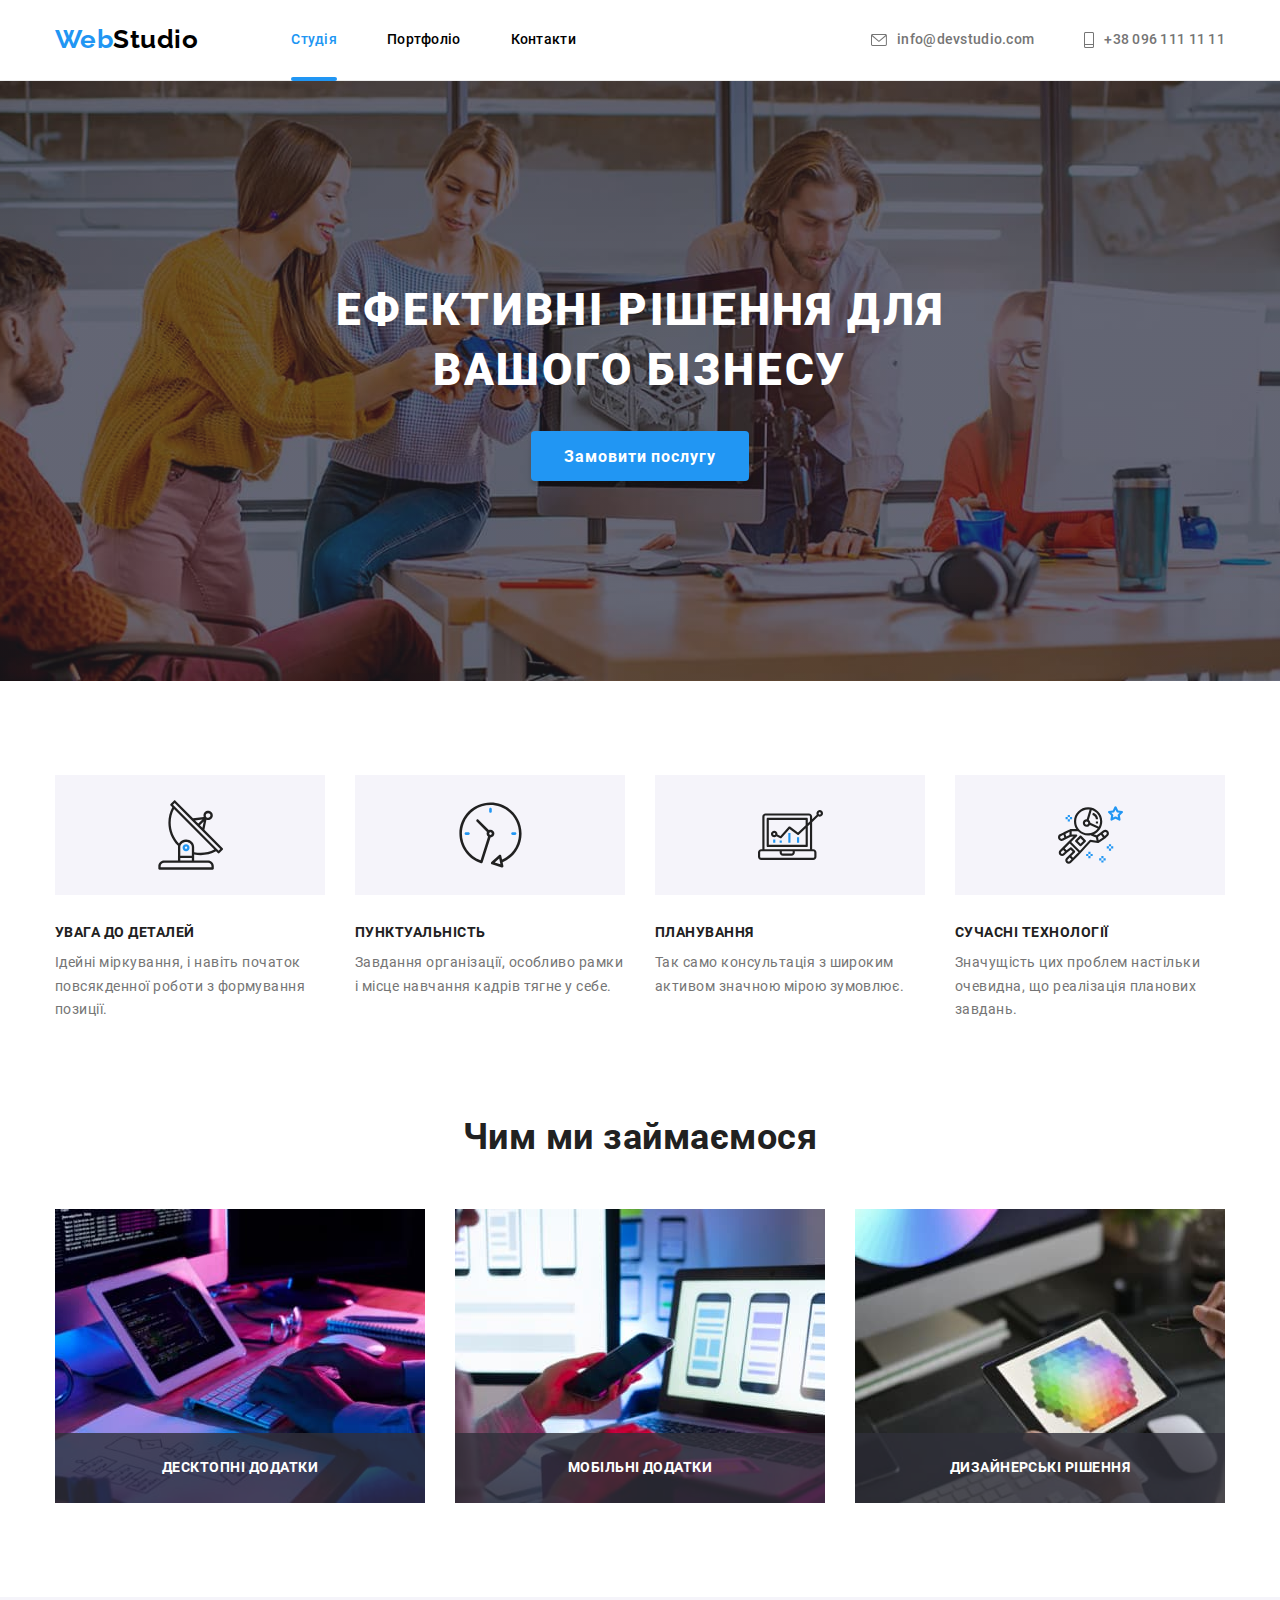
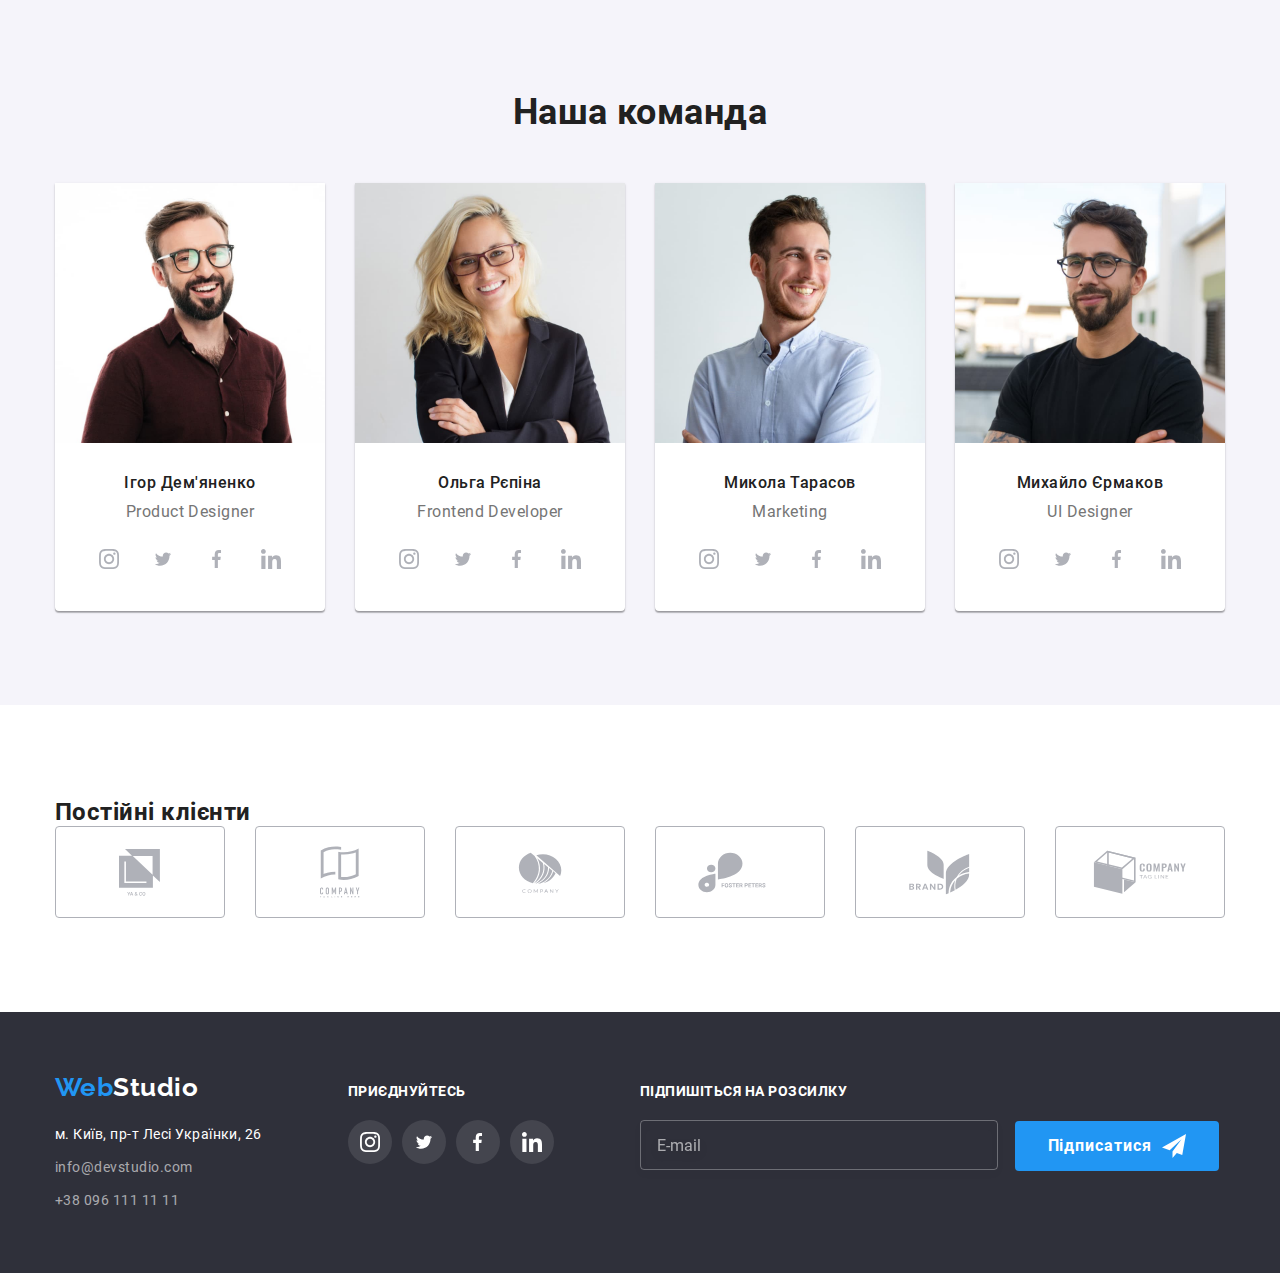
==== index.html @ 0b87cbca "initial" ====
<!DOCTYPE html>
<html lang="uk">
  <head>
    <meta charset="UTF-8" />
    <meta http-equiv="X-UA-Compatible" content="IE=edge" />
    <meta name="viewport" content="width=device-width, initial-scale=1.0" />
    <link rel="stylesheet" href="./css/main.min.css" />
    <title>Студія</title>
  </head>
  <body>
    <!-- Шапка сайту -->
    <header class="header">
      <div class="container container--df container--ai-center">
        <a class="logo header__logo link" href="./index.html">
          <span class="logo__part logo__part--accent">Web</span
          ><span class="logo__part logo__part--black">Studio</span>
        </a>

        <nav class="nav">
          <ul class="nav-list">
            <li class="nav-list__item">
              <a
                class="nav-list__link nav-list__link--current link"
                href="./index.html"
              >
                Студія
              </a>
            </li>
            <li class="nav-list__item">
              <a class="nav-list__link link" href="./portfolio.html">
                Портфоліо
              </a>
            </li>
            <li class="nav-list__item">
              <a class="nav-list__link link" href="">Контакти</a>
            </li>
          </ul>
        </nav>

        <ul class="addr-list addr-list--right">
          <li class="addr-list__item">
            <a
              class="addr-list__link addr-list__link--gray link"
              href="mailto:info@devstudio.com"
            >
              <svg class="addr-list__icon" width="16" height="12">
                <use href="images/icons.svg#icon-mail"></use>
              </svg>
              info@devstudio.com
            </a>
          </li>
          <li class="addr-list__item">
            <a
              class="addr-list__link addr-list__link--gray link"
              href="tel:+380961111111"
            >
              <svg class="addr-list__icon" width="10" height="16">
                <use href="images/icons.svg#icon-phone"></use>
              </svg>
              +38 096 111 11 11
            </a>
          </li>
        </ul>
      </div>
    </header>

    <!-- Головний вміст -->
    <main class="main">
      <!-- Герой -->
      <section class="section hero">
        <div class="container">
          <h1 class="hero__title">Ефективні рішення для вашого бізнесу</h1>
          <button
            class="btn btn--db btn--margin-inline-auto btn--hover-effect btn--shadow-persistent"
            type="button"
            data-modal-open
          >
            Замовити послугу
          </button>
        </div>
      </section>

      <!-- Ключові особливості компанії -->
      <section class="section features">
        <div class="container">
          <h2 class="visually-hidden">Ключові особливості компанії</h2>
          <ul class="features-list">
            <li class="features-list__item">
              <div class="features__icon-container">
                <svg class="features__icon" width="65" height="70">
                  <use href="./images/icons.svg#icon-features-1"></use>
                </svg>
              </div>
              <h3 class="features__title">Увага до деталей</h3>
              <p class="features__text">
                Ідейні міркування, і навіть початок повсякденної роботи з
                формування позиції.
              </p>
            </li>

            <li class="features-list__item">
              <div class="features__icon-container">
                <svg class="features-list__icon" width="65" height="70">
                  <use href="./images/icons.svg#icon-features-2"></use>
                </svg>
              </div>
              <h3 class="features__title">Пунктуальність</h3>
              <p class="features__text">
                Завдання організації, особливо рамки і місце навчання кадрів
                тягне у себе.
              </p>
            </li>

            <li class="features-list__item">
              <div class="features__icon-container">
                <svg class="features-list__icon" width="65" height="70">
                  <use href="./images/icons.svg#icon-features-3"></use>
                </svg>
              </div>
              <h3 class="features__title">Планування</h3>
              <p class="features__text">
                Так само консультація з широким активом значною мірою зумовлює.
              </p>
            </li>

            <li class="features-list__item">
              <div class="features__icon-container">
                <svg class="features-list__icon" width="65" height="70">
                  <use href="./images/icons.svg#icon-features-4"></use>
                </svg>
              </div>
              <h3 class="features__title">Сучасні технології</h3>
              <p class="features__text">
                Значущість цих проблем настільки очевидна, що реалізація
                планових завдань.
              </p>
            </li>
          </ul>
        </div>
      </section>

      <!-- Чим ми займаємося -->
      <section class="section ourworks">
        <div class="container">
          <h2 class="section__title">Чим ми займаємося</h2>
          <ul class="ourworks__list">
            <li class="ourworks-list__item">
              <div class="ourworks__wrap">
                <img
                  class="ourworks__img"
                  src="./images/index/computer1.jpg"
                  alt="Планшетний ПК з бездротовою клавіатурою, на якому друкують текст"
                  width="370"
                  height="294"
                />
                <p class="ourworks__text">Десктопні додатки</p>
              </div>
            </li>

            <li class="ourworks-list__item">
              <div class="ourworks__wrap">
                <img
                  class="ourworks__img"
                  src="./images/index/computer2.jpg"
                  alt="Смартфон та ноутбук, на яких моделюють інтерфейс користувача"
                  width="370"
                  height="294"
                />
                <p class="ourworks__text">Мобільні додатки</p>
              </div>
            </li>

            <li class="ourworks-list__item">
              <div class="ourworks__wrap">
                <img
                  class="ourworks__img"
                  src="./images/index/computer3.jpg"
                  alt="Планшетний ПК, на якому відкрито вікно вибору палітри кольорів"
                  width="370"
                  height="294"
                />
                <p class="ourworks__text">Дизайнерські рішення</p>
              </div>
            </li>
          </ul>
        </div>
      </section>

      <!-- Наша команда -->
      <section class="section team">
        <div class="container">
          <h2 class="section__title">Наша команда</h2>
          <ul class="team-list">
            <li class="team-item">
              <img
                src="./images/index/person1.jpg"
                alt="Портрет Ігора Дем'яненка"
                width="270"
                height="260"
              />
              <div class="team-content">
                <h3 class="team-item-title">Ігор Дем'яненко</h3>
                <p class="team-item-text">Product Designer</p>
                <ul class="team-social-list">
                  <li class="team-social-item">
                    <a class="team-social-link link" href="">
                      <svg class="team-social-icon" width="20" height="20">
                        <use href="./images/icons.svg#icon-instagram"></use>
                      </svg>
                    </a>
                  </li>
                  <li class="team-social-item">
                    <a class="team-social-link link" href="">
                      <svg class="team-social-icon" width="20" height="16.25">
                        <use href="./images/icons.svg#icon-twitter"></use>
                      </svg>
                    </a>
                  </li>
                  <li class="team-social-item">
                    <a class="team-social-link link" href="">
                      <svg class="team-social-icon" width="10" height="20">
                        <use href="./images/icons.svg#icon-facebook"></use>
                      </svg>
                    </a>
                  </li>
                  <li class="team-social-item">
                    <a class="team-social-link link" href="">
                      <svg class="team-social-icon" width="20" height="20">
                        <use href="./images/icons.svg#icon-linkedin"></use>
                      </svg>
                    </a>
                  </li>
                </ul>
              </div>
            </li>

            <li class="team-item">
              <img
                src="./images/index/person2.jpg"
                alt="Портрет Ольги Рєпіної"
                width="270"
                height="260"
              />
              <div class="team-content">
                <h3 class="team-item-title">Ольга Рєпіна</h3>
                <p class="team-item-text">Frontend Developer</p>
                <ul class="team-social-list">
                  <li class="team-social-item">
                    <a class="team-social-link link" href="">
                      <svg class="team-social-icon" width="20" height="20">
                        <use href="./images/icons.svg#icon-instagram"></use>
                      </svg>
                    </a>
                  </li>
                  <li class="team-social-item">
                    <a class="team-social-link link" href="">
                      <svg class="team-social-icon" width="20" height="16.25">
                        <use href="./images/icons.svg#icon-twitter"></use>
                      </svg>
                    </a>
                  </li>
                  <li class="team-social-item">
                    <a class="team-social-link link" href="">
                      <svg class="team-social-icon" width="10" height="20">
                        <use href="./images/icons.svg#icon-facebook"></use>
                      </svg>
                    </a>
                  </li>
                  <li class="team-social-item">
                    <a class="team-social-link link" href="">
                      <svg class="team-social-icon" width="20" height="20">
                        <use href="./images/icons.svg#icon-linkedin"></use>
                      </svg>
                    </a>
                  </li>
                </ul>
              </div>
            </li>

            <li class="team-item">
              <img
                src="./images/index/person3.jpg"
                alt="Портрет Миколи Тарасова"
                width="270"
                height="260"
              />
              <div class="team-content">
                <h3 class="team-item-title">Микола Тарасов</h3>
                <p class="team-item-text">Marketing</p>
                <ul class="team-social-list">
                  <li class="team-social-item">
                    <a class="team-social-link link" href="">
                      <svg class="team-social-icon" width="20" height="20">
                        <use href="./images/icons.svg#icon-instagram"></use>
                      </svg>
                    </a>
                  </li>
                  <li class="team-social-item">
                    <a class="team-social-link link" href="">
                      <svg class="team-social-icon" width="20" height="16.25">
                        <use href="./images/icons.svg#icon-twitter"></use>
                      </svg>
                    </a>
                  </li>
                  <li class="team-social-item">
                    <a class="team-social-link link" href="">
                      <svg class="team-social-icon" width="10" height="20">
                        <use href="./images/icons.svg#icon-facebook"></use>
                      </svg>
                    </a>
                  </li>
                  <li class="team-social-item">
                    <a class="team-social-link link" href="">
                      <svg class="team-social-icon" width="20" height="20">
                        <use href="./images/icons.svg#icon-linkedin"></use>
                      </svg>
                    </a>
                  </li>
                </ul>
              </div>
            </li>

            <li class="team-item">
              <img
                src="./images/index/person4.jpg"
                alt="Портрет Михайла Єрмакова"
                width="270"
                height="260"
              />
              <div class="team-content">
                <h3 class="team-item-title">Михайло Єрмаков</h3>
                <p class="team-item-text">UI Designer</p>
                <ul class="team-social-list">
                  <li class="team-social-item">
                    <a class="team-social-link link" href="">
                      <svg class="team-social-icon" width="20" height="20">
                        <use href="./images/icons.svg#icon-instagram"></use>
                      </svg>
                    </a>
                  </li>
                  <li class="team-social-item">
                    <a class="team-social-link link" href="">
                      <svg class="team-social-icon" width="20" height="16.25">
                        <use href="./images/icons.svg#icon-twitter"></use>
                      </svg>
                    </a>
                  </li>
                  <li class="team-social-item">
                    <a class="team-social-link link" href="">
                      <svg class="team-social-icon" width="10" height="20">
                        <use href="./images/icons.svg#icon-facebook"></use>
                      </svg>
                    </a>
                  </li>
                  <li class="team-social-item">
                    <a class="team-social-link link" href="">
                      <svg class="team-social-icon" width="20" height="20">
                        <use href="./images/icons.svg#icon-linkedin"></use>
                      </svg>
                    </a>
                  </li>
                </ul>
              </div>
            </li>
          </ul>
        </div>
      </section>

      <!-- Our clients -->
      <section class="section clients">
        <div class="container">
          <h2 class="section-title">Постійні клієнти</h2>
          <ul class="clients-list">
            <li class="clients-item">
              <a class="clients-item-link link" href="">
                <svg class="clients-icon" width="41" height="47">
                  <use href="./images/icons.svg#icon-client-1"></use>
                </svg>
              </a>
            </li>
            <li class="clients-item">
              <a class="clients-item-link link" href="">
                <svg class="clients-icon" width="40" height="52">
                  <use href="./images/icons.svg#icon-client-2"></use>
                </svg>
              </a>
            </li>
            <li class="clients-item">
              <a class="clients-item-link link" href="">
                <svg class="clients-icon" width="44" height="41">
                  <use href="./images/icons.svg#icon-client-3"></use>
                </svg>
              </a>
            </li>
            <li class="clients-item">
              <a class="clients-item-link link" href="">
                <svg class="clients-icon" width="84" height="41">
                  <use href="./images/icons.svg#icon-client-4"></use>
                </svg>
              </a>
            </li>
            <li class="clients-item">
              <a class="clients-item-link link" href="">
                <svg class="clients-icon" width="63" height="45">
                  <use href="./images/icons.svg#icon-client-5"></use>
                </svg>
              </a>
            </li>
            <li class="clients-item">
              <a class="clients-item-link link" href="">
                <svg class="clients-icon" width="94" height="44">
                  <use href="./images/icons.svg#icon-client-6"></use>
                </svg>
              </a>
            </li>
          </ul>
        </div>
      </section>
    </main>

    <!-- Підвал -->
    <footer class="footer">
      <div class="container footer-container">
        <div class="footer-address">
          <a class="logo footer-logo text-accent link" href="./index.html">
            <span class="logo__part logo__part--accent">Web</span
            ><span class="logo__part logo__part--white">Studio</span>
          </a>

          <address class="footer-addr">
            <p class="footer-text footer-direction">
              м. Київ, пр-т Лесі Українки, 26
            </p>

            <ul class="footer-list">
              <li class="footer-item">
                <a
                  class="footer-text footer-item-link link"
                  href="mailto:info@devstudio.com"
                  >info@devstudio.com</a
                >
              </li>
              <li class="footer-item">
                <a
                  class="footer-text footer-item-link link"
                  href="tel:+380961111111"
                  >+38 096 111 11 11</a
                >
              </li>
            </ul>
          </address>
        </div>

        <div class="footer-social-links">
          <h3 class="footer-social-text">Приєднуйтесь</h3>
          <ul class="footer-social-list">
            <li class="footer-social-item">
              <a class="footer-social-link" href="">
                <svg class="footer-social-icon" width="20" height="20">
                  <use href="./images/icons.svg#icon-instagram"></use>
                </svg>
              </a>
            </li>
            <li class="footer-social-item">
              <a class="footer-social-link" href="">
                <svg class="footer-social-icon" width="20" height="16.25">
                  <use href="./images/icons.svg#icon-twitter"></use>
                </svg>
              </a>
            </li>
            <li class="footer-social-item">
              <a class="footer-social-link" href="">
                <svg class="footer-social-icon" width="10" height="20">
                  <use href="./images/icons.svg#icon-facebook"></use>
                </svg>
              </a>
            </li>
            <li class="footer-social-item">
              <a class="footer-social-link" href="">
                <svg class="footer-social-icon" width="20" height="20">
                  <use href="./images/icons.svg#icon-linkedin"></use>
                </svg>
              </a>
            </li>
          </ul>
        </div>

        <div class="footer-form-subscription">
          <form class="footer-form">
            <label class="footer-form-label">
              <span class="footer-form-text">Підпишіться на розсилку</span>
              <input
                class="footer-form-input"
                type="email"
                name="email-subscribe"
                placeholder="E-mail"
                required
              />
            </label>
            <button
              class="btn btn--dif btn--flex-center btn--gap10 btn--shadow-on-hover"
              type="submit"
            >
              <span class="form-submit-text">Підписатися</span>
              <svg class="footer-form-icon" width="24" height="24">
                <use href="./images/icons.svg#icon-form-submit"></use>
              </svg>
            </button>
          </form>
        </div>
      </div>
    </footer>

    <!-- <div class="clients-backdrop is-hidden" data-modal> -->
    <div class="clients-backdrop is-hidden" data-modal>
      <div class="clients-modal">
        <button class="modal-btn-close" data-modal-close>
          <svg class="modal-btn-icon" width="18" height="18">
            <use href="./images/icons.svg#icon-modal-close"></use>
          </svg>
        </button>
        <p class="modal-title">Залиште свої дані, ми вам передзвонимо</p>
        <form class="modal-form">
          <div class="modal-form-wrap">
            <label class="modal-form-flex-field">
              <span class="modal-form-text">Ім'я</span>
              <span class="modal-form-field-wrap">
                <input
                  class="modal-form-input"
                  type="text"
                  name="callback-name"
                  placeholder=" "
                  required
                />
                <svg class="modal-form-icon" width="18" height="18">
                  <use href="./images/icons.svg#icon-form-person"></use>
                </svg>
              </span>
            </label>
            <label class="modal-form-flex-field">
              <span class="modal-form-text">Телефон</span>
              <span class="modal-form-field-wrap">
                <input
                  class="modal-form-input"
                  type="tel"
                  name="callback-tel"
                  placeholder=" "
                  required
                />
                <svg class="modal-form-icon" width="18" height="18">
                  <use href="./images/icons.svg#icon-form-phone"></use>
                </svg>
              </span>
            </label>
            <label class="modal-form-flex-field">
              <span class="modal-form-text">Пошта</span>
              <span class="modal-form-field-wrap">
                <input
                  class="modal-form-input"
                  type="email"
                  name="callback-email"
                  placeholder=" "
                  required
                />
                <svg class="modal-form-icon" width="18" height="18">
                  <use href="./images/icons.svg#icon-form-email"></use>
                </svg>
              </span>
            </label>
            <label class="modal-form-flex-field">
              <span class="modal-form-text">Пошта</span>
              <span class="modal-form-field-wrap">
                <textarea
                  class="modal-form-textarea"
                  name="callback-comment"
                  placeholder="Введіть текст"
                ></textarea>
              </span>
            </label>
          </div>
          <label class="modal-form-field">
            <input
              class="modal-form-checkbox visually-hidden"
              type="checkbox"
              name="callback-agreement"
              required
            />
            <span class="modal-form-icon-wrap">
              <svg class="modal-form-icon-inline" width="16" height="15">
                <use href="./images/icons.svg#icon-form-check"></use>
              </svg>
            </span>
            <span class="modal-form-agreement">
              Погоджуюся з розсилкою та приймаю
              <a href="" target="_blank"> Умови договору </a>
            </span>
          </label>
          <div class="flex-center">
            <button class="btn btn--shadow-on-hover" type="submit">
              Відправити
            </button>
          </div>
        </form>
      </div>
    </div>

    <script src="./js/modal.js"></script>
  </body>
</html>
---- css/main.min.css ----
:root{--primary-color: #212121;--secondary-color: #757575;--secondary-sub-color: #ffffff99;--accent-primary-color: #2196f3;--primary-background-color: #ffffff;--secondary-background-color: #2f303a;--primary-white-color: #ffffff;--primary-black-color: #000000;--logo-text-font: "Raleway", sans-serif;--primary-gap: 30px;--primary-icon-color: #afb1b8;--default-cubic-bezier: cubic-bezier(0.4, 0, 0.2, 1)}.visually-hidden{position:absolute;width:1px;height:1px;margin:-1px;border:0;padding:0;white-space:nowrap;-webkit-clip-path:inset(100%);clip-path:inset(100%);clip:rect(0 0 0 0);overflow:hidden}.is-hidden{opacity:0;visibility:hidden;pointer-events:none}/*! modern-normalize v1.1.0 | MIT License | https://github.com/sindresorhus/modern-normalize */*,::before,::after{-webkit-box-sizing:border-box;box-sizing:border-box}html{-moz-tab-size:4;-o-tab-size:4;tab-size:4}html{line-height:1.15;-webkit-text-size-adjust:100%}body{margin:0}body{font-family:system-ui,-apple-system,"Segoe UI",Roboto,Helvetica,Arial,sans-serif,"Apple Color Emoji","Segoe UI Emoji"}hr{height:0;color:inherit}abbr[title]{-webkit-text-decoration:underline dotted;text-decoration:underline dotted}b,strong{font-weight:bolder}code,kbd,samp,pre{font-family:ui-monospace,SFMono-Regular,Consolas,"Liberation Mono",Menlo,monospace;font-size:1em}small{font-size:80%}sub,sup{font-size:75%;line-height:0;position:relative;vertical-align:baseline}sub{bottom:-0.25em}sup{top:-0.5em}table{text-indent:0;border-color:inherit}button,input,optgroup,select,textarea{font-family:inherit;font-size:100%;line-height:1.15;margin:0}button,select{text-transform:none}button,[type=button],[type=reset],[type=submit]{-webkit-appearance:button}::-moz-focus-inner{border-style:none;padding:0}:-moz-focusring{outline:1px dotted ButtonText}:-moz-ui-invalid{box-shadow:none}legend{padding:0}progress{vertical-align:baseline}::-webkit-inner-spin-button,::-webkit-outer-spin-button{height:auto}[type=search]{-webkit-appearance:textfield;outline-offset:-2px}::-webkit-search-decoration{-webkit-appearance:none}::-webkit-file-upload-button{-webkit-appearance:button;font:inherit}summary{display:list-item}h1,h2,h3,h4,h5,h6,p{margin:0;padding:0}ul{margin:0;padding:0;list-style:none}textarea{resize:none}.link{text-decoration:none}body{font-family:"Roboto",sans-serif;letter-spacing:.03em;color:var(--primary-color)}@font-face{font-family:"Raleway";font-style:normal;font-weight:700;src:local(""),url("../fonts/raleway-v28-latin-700.woff2") format("woff2"),url("../fonts/raleway-v28-latin-700.woff") format("woff")}@font-face{font-family:"Roboto";font-style:normal;font-weight:400;src:local(""),url("../fonts/roboto-v30-latin_cyrillic-ext_cyrillic-regular.woff2") format("woff2"),url("../fonts/roboto-v30-latin_cyrillic-ext_cyrillic-regular.woff") format("woff")}@font-face{font-family:"Roboto";font-style:normal;font-weight:500;src:local(""),url("../fonts/roboto-v30-latin_cyrillic-ext_cyrillic-500.woff2") format("woff2"),url("../fonts/roboto-v30-latin_cyrillic-ext_cyrillic-500.woff") format("woff")}@font-face{font-family:"Roboto";font-style:normal;font-weight:700;src:local(""),url("../fonts/roboto-v30-latin_cyrillic-ext_cyrillic-700.woff2") format("woff2"),url("../fonts/roboto-v30-latin_cyrillic-ext_cyrillic-700.woff") format("woff")}@font-face{font-family:"Roboto";font-style:normal;font-weight:900;src:local(""),url("../fonts/roboto-v30-latin_cyrillic-ext_cyrillic-900.woff2") format("woff2"),url("../fonts/roboto-v30-latin_cyrillic-ext_cyrillic-900.woff") format("woff")}.flex-center{display:-webkit-box;display:-ms-flexbox;display:flex;-webkit-box-pack:center;-ms-flex-pack:center;justify-content:center}.btn,.btn--small-alt,.btn--hover-effect{min-width:200px;height:50px;padding-inline:32px;padding-block:10px;font-family:inherit;font-weight:700;font-size:16px;line-height:1.88;text-align:center;letter-spacing:.06em;-webkit-transition:background-color 250ms var(--default-cubic-bezier),color 250ms var(--default-cubic-bezier);-o-transition:background-color 250ms var(--default-cubic-bezier),color 250ms var(--default-cubic-bezier);transition:background-color 250ms var(--default-cubic-bezier),color 250ms var(--default-cubic-bezier);color:var(--primary-white-color);background-color:var(--accent-primary-color);border:1px solid rgba(0,0,0,0);border-radius:4px;cursor:pointer}.btn--db{display:block}.btn--df{display:-webkit-box;display:-ms-flexbox;display:flex}.btn--dif{display:-webkit-inline-box;display:-ms-inline-flexbox;display:inline-flex}.btn--flex-center{-webkit-box-pack:center;-ms-flex-pack:center;justify-content:center;-webkit-box-align:center;-ms-flex-align:center;align-items:center}.btn--gap10{gap:10px}.btn--margin-inline-auto{margin-left:auto;margin-right:auto}.btn--hover-effect:hover,.btn--hover-effect:focus{background-color:var(--primary-white-color);color:var(--accent-primary-color)}.btn--shadow-persistent{-webkit-box-shadow:0px 4px 4px rgba(0,0,0,.15);box-shadow:0px 4px 4px rgba(0,0,0,.15)}.btn--shadow-on-hover{-webkit-transition:background-color 250ms var(--default-cubic-bezier),color 250ms var(--default-cubic-bezier),-webkit-box-shadow 250ms var(--default-cubic-bezier);transition:background-color 250ms var(--default-cubic-bezier),color 250ms var(--default-cubic-bezier),-webkit-box-shadow 250ms var(--default-cubic-bezier);-o-transition:background-color 250ms var(--default-cubic-bezier),color 250ms var(--default-cubic-bezier),box-shadow 250ms var(--default-cubic-bezier);transition:background-color 250ms var(--default-cubic-bezier),color 250ms var(--default-cubic-bezier),box-shadow 250ms var(--default-cubic-bezier);transition:background-color 250ms var(--default-cubic-bezier),color 250ms var(--default-cubic-bezier),box-shadow 250ms var(--default-cubic-bezier),-webkit-box-shadow 250ms var(--default-cubic-bezier)}.btn--shadow-on-hover:hover,.btn--shadow-on-hover:focus{-webkit-box-shadow:0px 4px 4px rgba(0,0,0,.15);box-shadow:0px 4px 4px rgba(0,0,0,.15)}.btn--small-alt{min-width:25px;height:38px;padding-inline:22px;padding-block:0px;font-weight:500;line-height:1.62;letter-spacing:normal;-webkit-transition:background-color 250ms var(--default-cubic-bezier),color 250ms var(--default-cubic-bezier),-webkit-box-shadow 250ms var(--default-cubic-bezier);transition:background-color 250ms var(--default-cubic-bezier),color 250ms var(--default-cubic-bezier),-webkit-box-shadow 250ms var(--default-cubic-bezier);-o-transition:background-color 250ms var(--default-cubic-bezier),color 250ms var(--default-cubic-bezier),box-shadow 250ms var(--default-cubic-bezier);transition:background-color 250ms var(--default-cubic-bezier),color 250ms var(--default-cubic-bezier),box-shadow 250ms var(--default-cubic-bezier);transition:background-color 250ms var(--default-cubic-bezier),color 250ms var(--default-cubic-bezier),box-shadow 250ms var(--default-cubic-bezier),-webkit-box-shadow 250ms var(--default-cubic-bezier);color:var(--primary-color);background-color:#f5f4fa}.btn--small-alt:hover,.btn--small-alt:focus{background-color:var(--accent-primary-color);color:var(--primary-white-color);-webkit-box-shadow:0px 3px 1px rgba(0,0,0,.1),0px 1px 2px rgba(0,0,0,.08),0px 2px 2px rgba(0,0,0,.12);box-shadow:0px 3px 1px rgba(0,0,0,.1),0px 1px 2px rgba(0,0,0,.08),0px 2px 2px rgba(0,0,0,.12)}.container{margin-inline:auto;padding-inline:15px;width:1200px}.container--df{display:-webkit-box;display:-ms-flexbox;display:flex}.container--ai-center{-webkit-box-align:center;-ms-flex-align:center;align-items:center}.section{padding-top:94px;padding-bottom:94px}.section__title{margin-bottom:50px;font-size:36px;line-height:1.17;text-align:center}.clients-backdrop{position:fixed;top:0;left:0;width:100%;height:100%;-webkit-transition:opacity 250ms var(--default-cubic-bezier),visibility 250ms var(--default-cubic-bezier);-o-transition:opacity 250ms var(--default-cubic-bezier),visibility 250ms var(--default-cubic-bezier);transition:opacity 250ms var(--default-cubic-bezier),visibility 250ms var(--default-cubic-bezier);background-color:rgba(0,0,0,.2)}.clients-backdrop.is-hidden{-webkit-transition:opacity 250ms var(--default-cubic-bezier),visibility 250ms var(--default-cubic-bezier);-o-transition:opacity 250ms var(--default-cubic-bezier),visibility 250ms var(--default-cubic-bezier);transition:opacity 250ms var(--default-cubic-bezier),visibility 250ms var(--default-cubic-bezier)}.clients-backdrop .clients-modal{position:absolute;top:50%;left:50%;padding:40px;width:530px;height:580px;-webkit-transform:translate(-50%, -50%);-ms-transform:translate(-50%, -50%);transform:translate(-50%, -50%);background-color:#fff;border-radius:4px}.modal-btn-close{position:absolute;top:8px;right:8px;display:-webkit-box;display:-ms-flexbox;display:flex;-webkit-box-pack:center;-ms-flex-pack:center;justify-content:center;-webkit-box-align:center;-ms-flex-align:center;align-items:center;width:30px;height:30px;background-color:var(--primary-background-color);border:1px solid rgba(0,0,0,.1);border-radius:50%;cursor:pointer}.modal-btn-close:hover .modal-btn-icon,.modal-btn-close:focus .modal-btn-icon{fill:var(--accent-primary-color)}.modal-title{margin-bottom:12px;font-weight:700;font-size:20px;line-height:1.15;text-align:center;color:var(--primary-color)}.modal-form-wrap{display:-webkit-box;display:-ms-flexbox;display:flex;-webkit-box-orient:vertical;-webkit-box-direction:normal;-ms-flex-direction:column;flex-direction:column;gap:10px;margin-bottom:20px}.modal-form-field-wrap{position:relative}.modal-form-field{display:-webkit-box;display:-ms-flexbox;display:flex;-webkit-box-pack:center;-ms-flex-pack:center;justify-content:center;-webkit-box-align:center;-ms-flex-align:center;align-items:center;gap:8px;margin-bottom:30px}.modal-form-flex-field{display:-webkit-box;display:-ms-flexbox;display:flex;-webkit-box-orient:vertical;-webkit-box-direction:normal;-ms-flex-direction:column;flex-direction:column;gap:4px}.modal-form-text{font-size:12px;line-height:1.17;letter-spacing:.01em;color:#757575}.modal-form-input{display:block;width:100%;height:40px;padding-left:42px;-webkit-transition:border-color 250ms var(--default-cubic-bezier);-o-transition:border-color 250ms var(--default-cubic-bezier);transition:border-color 250ms var(--default-cubic-bezier);border:1px solid rgba(33,33,33,.2);border-radius:4px;outline:rgba(0,0,0,0)}.modal-form-input:focus{border-color:var(--accent-primary-color)}.modal-form-input:focus+.modal-form-icon{fill:var(--accent-primary-color)}.modal-form-textarea{display:block;width:100%;height:120px;padding-inline:16px;padding-block:12px;font-size:12px;line-height:1.17;letter-spacing:.01em;-webkit-transition:border-color 250ms var(--default-cubic-bezier);-o-transition:border-color 250ms var(--default-cubic-bezier);transition:border-color 250ms var(--default-cubic-bezier);border:1px solid rgba(33,33,33,.2);border-radius:4px;outline:rgba(0,0,0,0)}.modal-form-textarea:focus{border-color:var(--accent-primary-color)}.modal-form-textarea::-webkit-input-placeholder{font-size:12px;line-height:1.17;letter-spacing:.01em;color:rgba(117,117,117,.5)}.modal-form-textarea::-moz-placeholder{font-size:12px;line-height:1.17;letter-spacing:.01em;color:rgba(117,117,117,.5)}.modal-form-textarea:-ms-input-placeholder{font-size:12px;line-height:1.17;letter-spacing:.01em;color:rgba(117,117,117,.5)}.modal-form-textarea::-ms-input-placeholder{font-size:12px;line-height:1.17;letter-spacing:.01em;color:rgba(117,117,117,.5)}.modal-form-textarea::placeholder{font-size:12px;line-height:1.17;letter-spacing:.01em;color:rgba(117,117,117,.5)}.modal-form-icon{position:absolute;top:50%;left:12px;-webkit-transform:translateY(-50%);-ms-transform:translateY(-50%);transform:translateY(-50%);-webkit-transition:fill 250ms var(--default-cubic-bezier);-o-transition:fill 250ms var(--default-cubic-bezier);transition:fill 250ms var(--default-cubic-bezier);pointer-events:none}.modal-form-icon-wrap{display:inline-block;width:16px;height:15px;-webkit-transition:background-color 250ms var(--default-cubic-bezier),border-color 250ms var(--default-cubic-bezier);-o-transition:background-color 250ms var(--default-cubic-bezier),border-color 250ms var(--default-cubic-bezier);transition:background-color 250ms var(--default-cubic-bezier),border-color 250ms var(--default-cubic-bezier);border:2px solid #000;border-radius:2px}.modal-form-icon-inline{position:relative;top:-2px;left:-2px;fill:var(--primary-white-color);background-color:rgba(0,0,0,0);outline:rgba(0,0,0,0)}.modal-form-icon-inline:focus{outline:2px solid #000}.modal-form-checkbox:checked+.modal-form-icon-wrap{background-color:var(--accent-primary-color);border-color:rgba(0,0,0,0)}.modal-form-agreement{font-size:14px;line-height:1.71;color:var(--secondary-color)}.modal-form-agreement a{color:var(--accent-primary-color)}.logo{font-family:var(--logo-text-font);font-weight:700;font-size:26px;line-height:1.2;color:var(--accent-primary-color)}.logo__part--white{color:var(--primary-white-color)}.logo__part--black{color:var(--primary-black-color)}.logo__part--accent{color:var(--accent-primary-color)}.clients-list{display:-webkit-box;display:-ms-flexbox;display:flex;-ms-flex-wrap:wrap;flex-wrap:wrap;gap:30px}.clients-item{width:calc((100% - 150px)/6)}.clients-item-link{display:-webkit-box;display:-ms-flexbox;display:flex;-webkit-box-pack:center;-ms-flex-pack:center;justify-content:center;-webkit-box-align:center;-ms-flex-align:center;align-items:center;min-width:100%;height:92px;-webkit-transition:border-color 250ms var(--default-cubic-bezier),color 250ms var(--default-cubic-bezier);-o-transition:border-color 250ms var(--default-cubic-bezier),color 250ms var(--default-cubic-bezier);transition:border-color 250ms var(--default-cubic-bezier),color 250ms var(--default-cubic-bezier);border:1px solid var(--primary-icon-color);border-radius:4px;color:var(--primary-icon-color);cursor:pointer}.clients-item-link:hover,.clients-item-link:focus{border-color:var(--accent-primary-color);color:var(--accent-primary-color)}.clients-item-link:active{border-color:var(--primary-icon-color);color:var(--primary-icon-color)}.clients-icon{fill:currentColor}.features{padding-bottom:0}.features-list{display:-webkit-box;display:-ms-flexbox;display:flex;-ms-flex-wrap:wrap;flex-wrap:wrap;gap:var(--primary-gap)}.features-list__item{width:calc((100% - var(--primary-gap)*3)/4)}.features__title{padding-bottom:10px;font-size:14px;line-height:1.14;text-transform:uppercase}.features__text{font-size:14px;line-height:1.71;color:var(--secondary-color)}.features__icon-container{display:-webkit-box;display:-ms-flexbox;display:flex;-webkit-box-pack:center;-ms-flex-pack:center;justify-content:center;-webkit-box-align:center;-ms-flex-align:center;align-items:center;min-width:100%;height:120px;margin-bottom:30px;background-color:#f5f4fa}.footer{padding-block:60px;background-color:var(--secondary-background-color)}.footer-container{display:-webkit-box;display:-ms-flexbox;display:flex}.footer-logo{display:inline-block;padding-bottom:20px}.footer-text{display:inline-block;font-style:normal;font-size:14px;line-height:1.71}.footer-direction{margin-bottom:9px;color:var(--primary-white-color)}.footer-item{margin-bottom:9px}.footer-item:last-child{margin-bottom:0}.footer-item-link{-webkit-transition:color 250ms var(--default-cubic-bezier);-o-transition:color 250ms var(--default-cubic-bezier);transition:color 250ms var(--default-cubic-bezier);color:var(--secondary-sub-color)}.footer-item-link:hover,.footer-item-link:focus{color:var(--accent-primary-color)}.footer-item-link:active{color:var(--secondary-sub-color)}.footer-address{-webkit-box-flex:1;-ms-flex-positive:1;flex-grow:1}.footer-social-links{-webkit-box-flex:1;-ms-flex-positive:1;flex-grow:1;margin-top:12px}.footer-social-text{padding-bottom:20px;font-weight:700;font-size:14px;line-height:1.14;text-transform:uppercase;color:#fff}.footer-social-list{display:-webkit-box;display:-ms-flexbox;display:flex;gap:10px}.footer-social-link{display:-webkit-box;display:-ms-flexbox;display:flex;-webkit-box-pack:center;-ms-flex-pack:center;justify-content:center;-webkit-box-align:center;-ms-flex-align:center;align-items:center;width:44px;height:44px;-webkit-transition:background-color 250ms var(--default-cubic-bezier);-o-transition:background-color 250ms var(--default-cubic-bezier);transition:background-color 250ms var(--default-cubic-bezier);border-radius:50%;background-color:rgba(255,255,255,.1);color:#fff;cursor:pointer}.footer-social-link:hover,.footer-social-link:focus{background-color:var(--accent-primary-color)}.footer-social-link:active{background-color:rgba(255,255,255,.1)}.footer-social-icon{fill:currentColor}.footer-form-subscription{width:50%;margin-top:12px}.footer-form-text{display:block;padding-bottom:20px;font-weight:700;font-size:14px;line-height:1.14;text-transform:uppercase;color:var(--primary-white-color)}.footer-form-input{width:358px;height:50px;margin-right:12px;padding-left:16px;background-color:rgba(0,0,0,0);border:1px solid rgba(255,255,255,.3);border-radius:4px;-webkit-filter:drop-shadow(0px 4px 4px rgba(0, 0, 0, 0.15));filter:drop-shadow(0px 4px 4px rgba(0, 0, 0, 0.15));color:rgba(255,255,255,.6)}.footer-form-input::-webkit-input-placeholder{font-size:16px;line-height:1.25;color:rgba(255,255,255,.6)}.footer-form-input::-moz-placeholder{font-size:16px;line-height:1.25;color:rgba(255,255,255,.6)}.footer-form-input:-ms-input-placeholder{font-size:16px;line-height:1.25;color:rgba(255,255,255,.6)}.footer-form-input::-ms-input-placeholder{font-size:16px;line-height:1.25;color:rgba(255,255,255,.6)}.footer-form-input::placeholder{font-size:16px;line-height:1.25;color:rgba(255,255,255,.6)}.footer-form-icon{fill:currentColor}.header{-webkit-box-sizing:inherit;box-sizing:inherit;border-bottom:1px solid #ececec}.header__logo{margin-right:93px}.nav-list,.addr-list{display:-webkit-box;display:-ms-flexbox;display:flex;gap:50px}.nav-list__item{position:relative}.nav-list__link,.addr-list__link{display:block;-ms-flex-item-align:center;align-self:center;padding-top:32px;padding-bottom:32px;font-weight:500;font-size:14px;line-height:1.14;letter-spacing:.02em;-webkit-transition:color 250ms var(--default-cubic-bezier);-o-transition:color 250ms var(--default-cubic-bezier);transition:color 250ms var(--default-cubic-bezier);color:var(--secondary-color);color:var(--primary-black-color)}.nav-list__link:hover,.addr-list__link:hover,.nav-list__link:focus,.addr-list__link:focus{color:var(--accent-primary-color)}.nav-list__link:active,.addr-list__link:active{color:var(--primary-black-color)}.nav-list__link--current{color:var(--accent-primary-color)}.nav-list__link--current::after{content:"";position:absolute;bottom:-1px;left:0;display:block;width:100%;height:4px;background:var(--accent-primary-color);border-radius:2px}.nav-list__link--gray{color:var(--secondary-color)}.addr-list--right{margin-left:auto}.addr-list__item{display:-webkit-box;display:-ms-flexbox;display:flex;gap:30px;-webkit-box-align:baseline;-ms-flex-align:baseline;align-items:baseline}.addr-list__link{display:-webkit-box;display:-ms-flexbox;display:flex;-webkit-box-align:center;-ms-flex-align:center;align-items:center;gap:10px}.addr-list__link--gray{color:var(--secondary-color)}.addr-list__icon{fill:currentColor}.hero{max-width:1600px;padding-block:200px;margin:0 auto;background-image:-webkit-gradient(linear, left top, left bottom, from(rgba(47, 48, 58, 0.4)), to(rgba(47, 48, 58, 0.4))),url("../images/index/hero-bg.jpg");background-image:-o-linear-gradient(rgba(47, 48, 58, 0.4), rgba(47, 48, 58, 0.4)),url("../images/index/hero-bg.jpg");background-image:linear-gradient(rgba(47, 48, 58, 0.4), rgba(47, 48, 58, 0.4)),url("../images/index/hero-bg.jpg");background-repeat:no-repeat;background-position:center;background-size:auto}.hero__title{margin-left:auto;margin-right:auto;margin-bottom:30px;width:696px;font-weight:900;font-size:44px;line-height:1.36;text-align:center;letter-spacing:.06em;text-transform:uppercase;color:var(--primary-white-color)}.ourworks__list{display:-webkit-box;display:-ms-flexbox;display:flex;-ms-flex-wrap:wrap;flex-wrap:wrap;gap:var(--primary-gap)}.ourworks-list__item{position:relative;width:calc((100% - var(--primary-gap)*2)/3);height:294px}.ourworks__img{display:block;width:100%;height:100%}.ourworks__text{position:absolute;bottom:0;display:block;width:100%;padding-top:27px;padding-bottom:27px;font-weight:700;font-size:14px;line-height:1.14;text-align:center;text-transform:uppercase;color:var(--primary-white-color);background-color:rgba(47,48,58,.8)}.team{background-color:#f5f4fa}.team-list{display:-webkit-box;display:-ms-flexbox;display:flex;-ms-flex-wrap:wrap;flex-wrap:wrap;gap:var(--primary-gap)}.team-item{width:calc((100% - var(--primary-gap)*3)/4);min-height:428px;background-color:#fff;-webkit-box-shadow:0px 1px 3px rgba(0,0,0,.12),0px 1px 1px rgba(0,0,0,.14),0px 2px 1px rgba(0,0,0,.2);box-shadow:0px 1px 3px rgba(0,0,0,.12),0px 1px 1px rgba(0,0,0,.14),0px 2px 1px rgba(0,0,0,.2);border-radius:0px 0px 4px 4px}.team-item img{display:block}.team-social-list{display:-webkit-box;display:-ms-flexbox;display:flex;-ms-flex-wrap:wrap;flex-wrap:wrap;-webkit-box-pack:center;-ms-flex-pack:center;justify-content:center;gap:10px;padding-inline:32px;margin-top:16px}.team-social-link{display:-webkit-box;display:-ms-flexbox;display:flex;-webkit-box-pack:center;-ms-flex-pack:center;justify-content:center;-webkit-box-align:center;-ms-flex-align:center;align-items:center;width:44px;height:44px;-webkit-transition:background-color 250ms var(--default-cubic-bezier),color 250ms var(--default-cubic-bezier);-o-transition:background-color 250ms var(--default-cubic-bezier),color 250ms var(--default-cubic-bezier);transition:background-color 250ms var(--default-cubic-bezier),color 250ms var(--default-cubic-bezier);border-radius:50%;color:var(--primary-icon-color);cursor:pointer}.team-social-link:hover,.team-social-link:focus{background-color:var(--accent-primary-color);color:#fff}.team-social-link:active{color:var(--primary-icon-color);background-color:rgba(0,0,0,0)}.team-social-icon{fill:currentColor}.team-content{display:block;padding-top:30px;padding-bottom:30px;text-align:center}.team-item-title{margin-bottom:10px;font-weight:500;font-size:16px;line-height:1.19;text-align:center}.team-item-text{font-size:16px;line-height:1.19;text-align:center;color:var(--secondary-color)}.works-filter-list{display:-webkit-box;display:-ms-flexbox;display:flex;-ms-flex-wrap:wrap;flex-wrap:wrap;-webkit-box-pack:center;-ms-flex-pack:center;justify-content:center;gap:8px;margin-bottom:50px}.works-gallery-list{display:-webkit-box;display:-ms-flexbox;display:flex;-ms-flex-wrap:wrap;flex-wrap:wrap;gap:var(--primary-gap)}.works-gallery-item{width:calc((100% - var(--primary-gap)*2)/3);height:404px;-webkit-transition:-webkit-box-shadow 250ms var(--default-cubic-bezier);transition:-webkit-box-shadow 250ms var(--default-cubic-bezier);-o-transition:box-shadow 250ms var(--default-cubic-bezier);transition:box-shadow 250ms var(--default-cubic-bezier);transition:box-shadow 250ms var(--default-cubic-bezier), -webkit-box-shadow 250ms var(--default-cubic-bezier)}.works-gallery-item:hover,.works-gallery-item:focus{-webkit-box-shadow:0px 1px 1px rgba(0,0,0,.12),0px 4px 4px rgba(0,0,0,.06),1px 4px 6px rgba(0,0,0,.16);box-shadow:0px 1px 1px rgba(0,0,0,.12),0px 4px 4px rgba(0,0,0,.06),1px 4px 6px rgba(0,0,0,.16)}.works-gallery-item:hover .works-gallery-overlay-text{-webkit-transform:translateY(0);-ms-transform:translateY(0);transform:translateY(0)}.works-gallery-item-wrap{position:relative;overflow:hidden}.works-gallery-img{display:block}.works-gallery-overlay-text{position:absolute;top:0;left:0;display:block;width:100%;height:100%;padding-block:63px;padding-inline:24px;font-size:18px;line-height:1.55;-webkit-transform:translateY(100%);-ms-transform:translateY(100%);transform:translateY(100%);-webkit-transition:-webkit-transform 250ms var(--default-cubic-bezier);transition:-webkit-transform 250ms var(--default-cubic-bezier);-o-transition:transform 250ms var(--default-cubic-bezier);transition:transform 250ms var(--default-cubic-bezier);transition:transform 250ms var(--default-cubic-bezier), -webkit-transform 250ms var(--default-cubic-bezier);background-color:rgba(33,150,243,.9);color:var(--primary-white-color);overflow:auto}.works-gallery-content{padding-block:20px;padding-inline:24px;--this-border-color: #eeeeee;border-right:1px solid var(--this-border-color);border-bottom:1px solid var(--this-border-color);border-left:1px solid var(--this-border-color)}.works-gallery-item-title{margin-bottom:4px;font-size:18px;line-height:2;letter-spacing:.06em;color:var(--primary-color)}.works-gallery-item-text{font-size:16px;line-height:1.88;color:var(--secondary-color)}/*# sourceMappingURL=main.min.css.map */
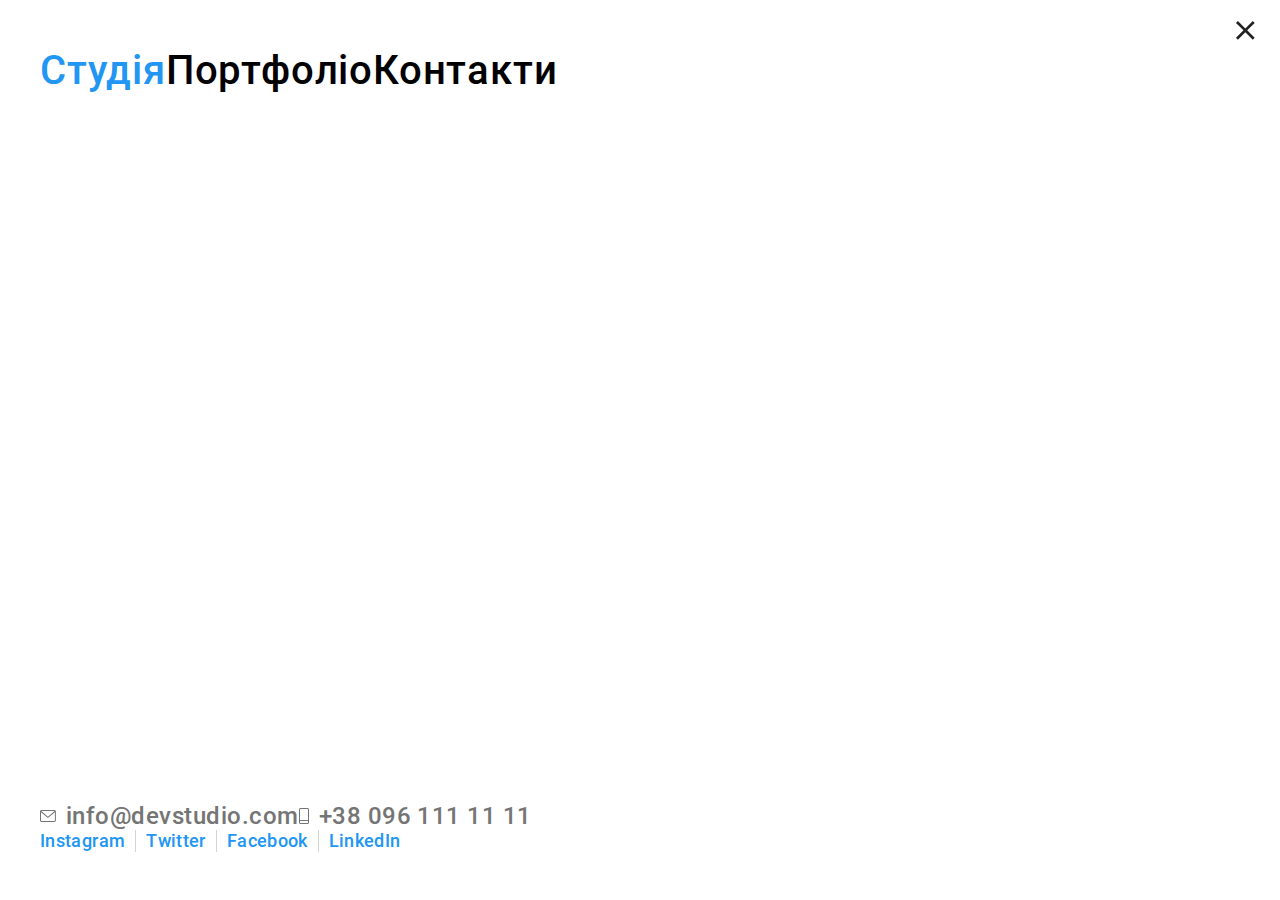
==== commit 230fa53d: "mobile menu done" ====
--- a/index.html
+++ b/index.html
@@ -10,63 +10,94 @@
   <body>
     <!-- Шапка сайту -->
     <header class="header">
-      <div class="container container--df container--ai-center">
-        <a class="logo header__logo link" href="./index.html">
-          <span class="logo__part logo__part--accent">Web</span
-          ><span class="logo__part logo__part--black">Studio</span>
-        </a>
-
-        <nav class="nav">
-          <ul class="nav-list">
-            <li class="nav-list__item">
-              <a
-                class="nav-list__link nav-list__link--current link"
-                href="./index.html"
-              >
-                Студія
-              </a>
-            </li>
-            <li class="nav-list__item">
-              <a class="nav-list__link link" href="./portfolio.html">
-                Портфоліо
-              </a>
-            </li>
-            <li class="nav-list__item">
-              <a class="nav-list__link link" href="">Контакти</a>
-            </li>
-          </ul>
-        </nav>
-
-        <ul class="addr-list addr-list--right">
-          <li class="addr-list__item">
-            <a
-              class="addr-list__link addr-list__link--gray link"
-              href="mailto:info@devstudio.com"
+      <div class="container">
+        <div class="header__content">
+          <a class="logo header__logo link" href="./index.html">
+            <span class="logo__part logo__part--accent">Web</span
+            ><span class="logo__part logo__part--black">Studio</span>
+          </a>
+
+          <button
+            class="header__btn-menu btn-menu btn-menu--center--inner"
+            type="button"
+          >
+            <svg class="btn-menu__icon" width="40" height="40">
+              <use href="./images/icons.svg#icon-menu-burger"></use>
+            </svg>
+          </button>
+
+          <div class="mobile-menu">
+            <button
+              class="mobile-menu__btn btn-menu btn-menu--center--inner"
+              type="button"
             >
-              <svg class="addr-list__icon" width="16" height="12">
-                <use href="images/icons.svg#icon-mail"></use>
+              <svg class="btn-menu__icon" width="40" height="40">
+                <use href="./images/icons.svg#icon-menu-close"></use>
               </svg>
-              info@devstudio.com
-            </a>
-          </li>
-          <li class="addr-list__item">
-            <a
-              class="addr-list__link addr-list__link--gray link"
-              href="tel:+380961111111"
-            >
-              <svg class="addr-list__icon" width="10" height="16">
-                <use href="images/icons.svg#icon-phone"></use>
-              </svg>
-              +38 096 111 11 11
-            </a>
-          </li>
-        </ul>
+            </button>
+            <div class="mobile-menu__first-part">
+              <nav class="nav">
+                <ul class="nav-list">
+                  <li class="nav-list__item">
+                    <a
+                      class="nav-list__link nav-list__link--current link"
+                      href="./index.html"
+                    >
+                      Студія
+                    </a>
+                  </li>
+                  <li class="nav-list__item">
+                    <a class="nav-list__link link" href="./portfolio.html">
+                      Портфоліо
+                    </a>
+                  </li>
+                  <li class="nav-list__item">
+                    <a class="nav-list__link link" href="">Контакти</a>
+                  </li>
+                </ul>
+              </nav>
+            </div>
+
+            <div class="mobile-menu__last-part">
+              <ul class="addr-list addr-list--right">
+                <li class="addr-list__item">
+                  <a
+                    class="addr-list__link addr-list__link--gray link"
+                    href="mailto:info@devstudio.com"
+                  >
+                    <svg class="addr-list__icon" width="16" height="12">
+                      <use href="images/icons.svg#icon-mail"></use>
+                    </svg>
+                    info@devstudio.com
+                  </a>
+                </li>
+                <li class="addr-list__item">
+                  <a
+                    class="addr-list__link addr-list__link--gray link"
+                    href="tel:+380961111111"
+                  >
+                    <svg class="addr-list__icon" width="10" height="16">
+                      <use href="images/icons.svg#icon-phone"></use>
+                    </svg>
+                    +38 096 111 11 11
+                  </a>
+                </li>
+              </ul>
+              <ul class="mobile-menu__soc-list">
+                <li class="mobile-menu__soc-item">Instagram</li>
+                <li class="mobile-menu__soc-item">Twitter</li>
+                <li class="mobile-menu__soc-item">Facebook</li>
+                <li class="mobile-menu__soc-item">LinkedIn</li>
+              </ul>
+            </div>
+          </div>
+        </div>
       </div>
     </header>
 
     <!-- Головний вміст -->
-    <main class="main">
-      <!-- Герой -->
+    <!-- <main class="main">
+      <!~~ Герой ~~>
       <section class="section hero">
         <div class="container">
           <h1 class="hero__title">Ефективні рішення для вашого бізнесу</h1>
@@ -80,7 +111,7 @@
         </div>
       </section>
 
-      <!-- Ключові особливості компанії -->
+      <!~~ Ключові особливості компанії ~~>
       <section class="section features">
         <div class="container">
           <h2 class="visually-hidden">Ключові особливості компанії</h2>
@@ -139,7 +170,7 @@
         </div>
       </section>
 
-      <!-- Чим ми займаємося -->
+      <!~~ Чим ми займаємося ~~>
       <section class="section ourworks">
         <div class="container">
           <h2 class="section__title">Чим ми займаємося</h2>
@@ -186,7 +217,7 @@
         </div>
       </section>
 
-      <!-- Наша команда -->
+      <!~~ Наша команда ~~>
       <section class="section team">
         <div class="container">
           <h2 class="section__title">Наша команда</h2>
@@ -366,7 +397,7 @@
         </div>
       </section>
 
-      <!-- Our clients -->
+      <!~~ Our clients ~~>
       <section class="section clients">
         <div class="container">
           <h2 class="section-title">Постійні клієнти</h2>
@@ -416,10 +447,10 @@
           </ul>
         </div>
       </section>
-    </main>
+    </main> -->
 
     <!-- Підвал -->
-    <footer class="footer">
+    <!-- <footer class="footer">
       <div class="container footer-container">
         <div class="footer-address">
           <a class="logo footer-logo text-accent link" href="./index.html">
@@ -509,7 +540,7 @@
           </form>
         </div>
       </div>
-    </footer>
+    </footer> -->
 
     <!-- <div class="clients-backdrop is-hidden" data-modal> -->
     <div class="clients-backdrop is-hidden" data-modal>
--- a/css/main.min.css
+++ b/css/main.min.css
@@ -1 +1 @@
-:root{--primary-color: #212121;--secondary-color: #757575;--secondary-sub-color: #ffffff99;--accent-primary-color: #2196f3;--primary-background-color: #ffffff;--secondary-background-color: #2f303a;--primary-white-color: #ffffff;--primary-black-color: #000000;--logo-text-font: "Raleway", sans-serif;--primary-gap: 30px;--primary-icon-color: #afb1b8;--default-cubic-bezier: cubic-bezier(0.4, 0, 0.2, 1)}.visually-hidden{position:absolute;width:1px;height:1px;margin:-1px;border:0;padding:0;white-space:nowrap;-webkit-clip-path:inset(100%);clip-path:inset(100%);clip:rect(0 0 0 0);overflow:hidden}.is-hidden{opacity:0;visibility:hidden;pointer-events:none}/*! modern-normalize v1.1.0 | MIT License | https://github.com/sindresorhus/modern-normalize */*,::before,::after{-webkit-box-sizing:border-box;box-sizing:border-box}html{-moz-tab-size:4;-o-tab-size:4;tab-size:4}html{line-height:1.15;-webkit-text-size-adjust:100%}body{margin:0}body{font-family:system-ui,-apple-system,"Segoe UI",Roboto,Helvetica,Arial,sans-serif,"Apple Color Emoji","Segoe UI Emoji"}hr{height:0;color:inherit}abbr[title]{-webkit-text-decoration:underline dotted;text-decoration:underline dotted}b,strong{font-weight:bolder}code,kbd,samp,pre{font-family:ui-monospace,SFMono-Regular,Consolas,"Liberation Mono",Menlo,monospace;font-size:1em}small{font-size:80%}sub,sup{font-size:75%;line-height:0;position:relative;vertical-align:baseline}sub{bottom:-0.25em}sup{top:-0.5em}table{text-indent:0;border-color:inherit}button,input,optgroup,select,textarea{font-family:inherit;font-size:100%;line-height:1.15;margin:0}button,select{text-transform:none}button,[type=button],[type=reset],[type=submit]{-webkit-appearance:button}::-moz-focus-inner{border-style:none;padding:0}:-moz-focusring{outline:1px dotted ButtonText}:-moz-ui-invalid{box-shadow:none}legend{padding:0}progress{vertical-align:baseline}::-webkit-inner-spin-button,::-webkit-outer-spin-button{height:auto}[type=search]{-webkit-appearance:textfield;outline-offset:-2px}::-webkit-search-decoration{-webkit-appearance:none}::-webkit-file-upload-button{-webkit-appearance:button;font:inherit}summary{display:list-item}h1,h2,h3,h4,h5,h6,p{margin:0;padding:0}ul{margin:0;padding:0;list-style:none}textarea{resize:none}.link{text-decoration:none}body{font-family:"Roboto",sans-serif;letter-spacing:.03em;color:var(--primary-color)}@font-face{font-family:"Raleway";font-style:normal;font-weight:700;src:local(""),url("../fonts/raleway-v28-latin-700.woff2") format("woff2"),url("../fonts/raleway-v28-latin-700.woff") format("woff")}@font-face{font-family:"Roboto";font-style:normal;font-weight:400;src:local(""),url("../fonts/roboto-v30-latin_cyrillic-ext_cyrillic-regular.woff2") format("woff2"),url("../fonts/roboto-v30-latin_cyrillic-ext_cyrillic-regular.woff") format("woff")}@font-face{font-family:"Roboto";font-style:normal;font-weight:500;src:local(""),url("../fonts/roboto-v30-latin_cyrillic-ext_cyrillic-500.woff2") format("woff2"),url("../fonts/roboto-v30-latin_cyrillic-ext_cyrillic-500.woff") format("woff")}@font-face{font-family:"Roboto";font-style:normal;font-weight:700;src:local(""),url("../fonts/roboto-v30-latin_cyrillic-ext_cyrillic-700.woff2") format("woff2"),url("../fonts/roboto-v30-latin_cyrillic-ext_cyrillic-700.woff") format("woff")}@font-face{font-family:"Roboto";font-style:normal;font-weight:900;src:local(""),url("../fonts/roboto-v30-latin_cyrillic-ext_cyrillic-900.woff2") format("woff2"),url("../fonts/roboto-v30-latin_cyrillic-ext_cyrillic-900.woff") format("woff")}.flex-center{display:-webkit-box;display:-ms-flexbox;display:flex;-webkit-box-pack:center;-ms-flex-pack:center;justify-content:center}.btn,.btn--small-alt,.btn--hover-effect{min-width:200px;height:50px;padding-inline:32px;padding-block:10px;font-family:inherit;font-weight:700;font-size:16px;line-height:1.88;text-align:center;letter-spacing:.06em;-webkit-transition:background-color 250ms var(--default-cubic-bezier),color 250ms var(--default-cubic-bezier);-o-transition:background-color 250ms var(--default-cubic-bezier),color 250ms var(--default-cubic-bezier);transition:background-color 250ms var(--default-cubic-bezier),color 250ms var(--default-cubic-bezier);color:var(--primary-white-color);background-color:var(--accent-primary-color);border:1px solid rgba(0,0,0,0);border-radius:4px;cursor:pointer}.btn--db{display:block}.btn--df{display:-webkit-box;display:-ms-flexbox;display:flex}.btn--dif{display:-webkit-inline-box;display:-ms-inline-flexbox;display:inline-flex}.btn--flex-center{-webkit-box-pack:center;-ms-flex-pack:center;justify-content:center;-webkit-box-align:center;-ms-flex-align:center;align-items:center}.btn--gap10{gap:10px}.btn--margin-inline-auto{margin-left:auto;margin-right:auto}.btn--hover-effect:hover,.btn--hover-effect:focus{background-color:var(--primary-white-color);color:var(--accent-primary-color)}.btn--shadow-persistent{-webkit-box-shadow:0px 4px 4px rgba(0,0,0,.15);box-shadow:0px 4px 4px rgba(0,0,0,.15)}.btn--shadow-on-hover{-webkit-transition:background-color 250ms var(--default-cubic-bezier),color 250ms var(--default-cubic-bezier),-webkit-box-shadow 250ms var(--default-cubic-bezier);transition:background-color 250ms var(--default-cubic-bezier),color 250ms var(--default-cubic-bezier),-webkit-box-shadow 250ms var(--default-cubic-bezier);-o-transition:background-color 250ms var(--default-cubic-bezier),color 250ms var(--default-cubic-bezier),box-shadow 250ms var(--default-cubic-bezier);transition:background-color 250ms var(--default-cubic-bezier),color 250ms var(--default-cubic-bezier),box-shadow 250ms var(--default-cubic-bezier);transition:background-color 250ms var(--default-cubic-bezier),color 250ms var(--default-cubic-bezier),box-shadow 250ms var(--default-cubic-bezier),-webkit-box-shadow 250ms var(--default-cubic-bezier)}.btn--shadow-on-hover:hover,.btn--shadow-on-hover:focus{-webkit-box-shadow:0px 4px 4px rgba(0,0,0,.15);box-shadow:0px 4px 4px rgba(0,0,0,.15)}.btn--small-alt{min-width:25px;height:38px;padding-inline:22px;padding-block:0px;font-weight:500;line-height:1.62;letter-spacing:normal;-webkit-transition:background-color 250ms var(--default-cubic-bezier),color 250ms var(--default-cubic-bezier),-webkit-box-shadow 250ms var(--default-cubic-bezier);transition:background-color 250ms var(--default-cubic-bezier),color 250ms var(--default-cubic-bezier),-webkit-box-shadow 250ms var(--default-cubic-bezier);-o-transition:background-color 250ms var(--default-cubic-bezier),color 250ms var(--default-cubic-bezier),box-shadow 250ms var(--default-cubic-bezier);transition:background-color 250ms var(--default-cubic-bezier),color 250ms var(--default-cubic-bezier),box-shadow 250ms var(--default-cubic-bezier);transition:background-color 250ms var(--default-cubic-bezier),color 250ms var(--default-cubic-bezier),box-shadow 250ms var(--default-cubic-bezier),-webkit-box-shadow 250ms var(--default-cubic-bezier);color:var(--primary-color);background-color:#f5f4fa}.btn--small-alt:hover,.btn--small-alt:focus{background-color:var(--accent-primary-color);color:var(--primary-white-color);-webkit-box-shadow:0px 3px 1px rgba(0,0,0,.1),0px 1px 2px rgba(0,0,0,.08),0px 2px 2px rgba(0,0,0,.12);box-shadow:0px 3px 1px rgba(0,0,0,.1),0px 1px 2px rgba(0,0,0,.08),0px 2px 2px rgba(0,0,0,.12)}.container{margin-inline:auto;padding-inline:15px;width:1200px}.container--df{display:-webkit-box;display:-ms-flexbox;display:flex}.container--ai-center{-webkit-box-align:center;-ms-flex-align:center;align-items:center}.section{padding-top:94px;padding-bottom:94px}.section__title{margin-bottom:50px;font-size:36px;line-height:1.17;text-align:center}.clients-backdrop{position:fixed;top:0;left:0;width:100%;height:100%;-webkit-transition:opacity 250ms var(--default-cubic-bezier),visibility 250ms var(--default-cubic-bezier);-o-transition:opacity 250ms var(--default-cubic-bezier),visibility 250ms var(--default-cubic-bezier);transition:opacity 250ms var(--default-cubic-bezier),visibility 250ms var(--default-cubic-bezier);background-color:rgba(0,0,0,.2)}.clients-backdrop.is-hidden{-webkit-transition:opacity 250ms var(--default-cubic-bezier),visibility 250ms var(--default-cubic-bezier);-o-transition:opacity 250ms var(--default-cubic-bezier),visibility 250ms var(--default-cubic-bezier);transition:opacity 250ms var(--default-cubic-bezier),visibility 250ms var(--default-cubic-bezier)}.clients-backdrop .clients-modal{position:absolute;top:50%;left:50%;padding:40px;width:530px;height:580px;-webkit-transform:translate(-50%, -50%);-ms-transform:translate(-50%, -50%);transform:translate(-50%, -50%);background-color:#fff;border-radius:4px}.modal-btn-close{position:absolute;top:8px;right:8px;display:-webkit-box;display:-ms-flexbox;display:flex;-webkit-box-pack:center;-ms-flex-pack:center;justify-content:center;-webkit-box-align:center;-ms-flex-align:center;align-items:center;width:30px;height:30px;background-color:var(--primary-background-color);border:1px solid rgba(0,0,0,.1);border-radius:50%;cursor:pointer}.modal-btn-close:hover .modal-btn-icon,.modal-btn-close:focus .modal-btn-icon{fill:var(--accent-primary-color)}.modal-title{margin-bottom:12px;font-weight:700;font-size:20px;line-height:1.15;text-align:center;color:var(--primary-color)}.modal-form-wrap{display:-webkit-box;display:-ms-flexbox;display:flex;-webkit-box-orient:vertical;-webkit-box-direction:normal;-ms-flex-direction:column;flex-direction:column;gap:10px;margin-bottom:20px}.modal-form-field-wrap{position:relative}.modal-form-field{display:-webkit-box;display:-ms-flexbox;display:flex;-webkit-box-pack:center;-ms-flex-pack:center;justify-content:center;-webkit-box-align:center;-ms-flex-align:center;align-items:center;gap:8px;margin-bottom:30px}.modal-form-flex-field{display:-webkit-box;display:-ms-flexbox;display:flex;-webkit-box-orient:vertical;-webkit-box-direction:normal;-ms-flex-direction:column;flex-direction:column;gap:4px}.modal-form-text{font-size:12px;line-height:1.17;letter-spacing:.01em;color:#757575}.modal-form-input{display:block;width:100%;height:40px;padding-left:42px;-webkit-transition:border-color 250ms var(--default-cubic-bezier);-o-transition:border-color 250ms var(--default-cubic-bezier);transition:border-color 250ms var(--default-cubic-bezier);border:1px solid rgba(33,33,33,.2);border-radius:4px;outline:rgba(0,0,0,0)}.modal-form-input:focus{border-color:var(--accent-primary-color)}.modal-form-input:focus+.modal-form-icon{fill:var(--accent-primary-color)}.modal-form-textarea{display:block;width:100%;height:120px;padding-inline:16px;padding-block:12px;font-size:12px;line-height:1.17;letter-spacing:.01em;-webkit-transition:border-color 250ms var(--default-cubic-bezier);-o-transition:border-color 250ms var(--default-cubic-bezier);transition:border-color 250ms var(--default-cubic-bezier);border:1px solid rgba(33,33,33,.2);border-radius:4px;outline:rgba(0,0,0,0)}.modal-form-textarea:focus{border-color:var(--accent-primary-color)}.modal-form-textarea::-webkit-input-placeholder{font-size:12px;line-height:1.17;letter-spacing:.01em;color:rgba(117,117,117,.5)}.modal-form-textarea::-moz-placeholder{font-size:12px;line-height:1.17;letter-spacing:.01em;color:rgba(117,117,117,.5)}.modal-form-textarea:-ms-input-placeholder{font-size:12px;line-height:1.17;letter-spacing:.01em;color:rgba(117,117,117,.5)}.modal-form-textarea::-ms-input-placeholder{font-size:12px;line-height:1.17;letter-spacing:.01em;color:rgba(117,117,117,.5)}.modal-form-textarea::placeholder{font-size:12px;line-height:1.17;letter-spacing:.01em;color:rgba(117,117,117,.5)}.modal-form-icon{position:absolute;top:50%;left:12px;-webkit-transform:translateY(-50%);-ms-transform:translateY(-50%);transform:translateY(-50%);-webkit-transition:fill 250ms var(--default-cubic-bezier);-o-transition:fill 250ms var(--default-cubic-bezier);transition:fill 250ms var(--default-cubic-bezier);pointer-events:none}.modal-form-icon-wrap{display:inline-block;width:16px;height:15px;-webkit-transition:background-color 250ms var(--default-cubic-bezier),border-color 250ms var(--default-cubic-bezier);-o-transition:background-color 250ms var(--default-cubic-bezier),border-color 250ms var(--default-cubic-bezier);transition:background-color 250ms var(--default-cubic-bezier),border-color 250ms var(--default-cubic-bezier);border:2px solid #000;border-radius:2px}.modal-form-icon-inline{position:relative;top:-2px;left:-2px;fill:var(--primary-white-color);background-color:rgba(0,0,0,0);outline:rgba(0,0,0,0)}.modal-form-icon-inline:focus{outline:2px solid #000}.modal-form-checkbox:checked+.modal-form-icon-wrap{background-color:var(--accent-primary-color);border-color:rgba(0,0,0,0)}.modal-form-agreement{font-size:14px;line-height:1.71;color:var(--secondary-color)}.modal-form-agreement a{color:var(--accent-primary-color)}.logo{font-family:var(--logo-text-font);font-weight:700;font-size:26px;line-height:1.2;color:var(--accent-primary-color)}.logo__part--white{color:var(--primary-white-color)}.logo__part--black{color:var(--primary-black-color)}.logo__part--accent{color:var(--accent-primary-color)}.clients-list{display:-webkit-box;display:-ms-flexbox;display:flex;-ms-flex-wrap:wrap;flex-wrap:wrap;gap:30px}.clients-item{width:calc((100% - 150px)/6)}.clients-item-link{display:-webkit-box;display:-ms-flexbox;display:flex;-webkit-box-pack:center;-ms-flex-pack:center;justify-content:center;-webkit-box-align:center;-ms-flex-align:center;align-items:center;min-width:100%;height:92px;-webkit-transition:border-color 250ms var(--default-cubic-bezier),color 250ms var(--default-cubic-bezier);-o-transition:border-color 250ms var(--default-cubic-bezier),color 250ms var(--default-cubic-bezier);transition:border-color 250ms var(--default-cubic-bezier),color 250ms var(--default-cubic-bezier);border:1px solid var(--primary-icon-color);border-radius:4px;color:var(--primary-icon-color);cursor:pointer}.clients-item-link:hover,.clients-item-link:focus{border-color:var(--accent-primary-color);color:var(--accent-primary-color)}.clients-item-link:active{border-color:var(--primary-icon-color);color:var(--primary-icon-color)}.clients-icon{fill:currentColor}.features{padding-bottom:0}.features-list{display:-webkit-box;display:-ms-flexbox;display:flex;-ms-flex-wrap:wrap;flex-wrap:wrap;gap:var(--primary-gap)}.features-list__item{width:calc((100% - var(--primary-gap)*3)/4)}.features__title{padding-bottom:10px;font-size:14px;line-height:1.14;text-transform:uppercase}.features__text{font-size:14px;line-height:1.71;color:var(--secondary-color)}.features__icon-container{display:-webkit-box;display:-ms-flexbox;display:flex;-webkit-box-pack:center;-ms-flex-pack:center;justify-content:center;-webkit-box-align:center;-ms-flex-align:center;align-items:center;min-width:100%;height:120px;margin-bottom:30px;background-color:#f5f4fa}.footer{padding-block:60px;background-color:var(--secondary-background-color)}.footer-container{display:-webkit-box;display:-ms-flexbox;display:flex}.footer-logo{display:inline-block;padding-bottom:20px}.footer-text{display:inline-block;font-style:normal;font-size:14px;line-height:1.71}.footer-direction{margin-bottom:9px;color:var(--primary-white-color)}.footer-item{margin-bottom:9px}.footer-item:last-child{margin-bottom:0}.footer-item-link{-webkit-transition:color 250ms var(--default-cubic-bezier);-o-transition:color 250ms var(--default-cubic-bezier);transition:color 250ms var(--default-cubic-bezier);color:var(--secondary-sub-color)}.footer-item-link:hover,.footer-item-link:focus{color:var(--accent-primary-color)}.footer-item-link:active{color:var(--secondary-sub-color)}.footer-address{-webkit-box-flex:1;-ms-flex-positive:1;flex-grow:1}.footer-social-links{-webkit-box-flex:1;-ms-flex-positive:1;flex-grow:1;margin-top:12px}.footer-social-text{padding-bottom:20px;font-weight:700;font-size:14px;line-height:1.14;text-transform:uppercase;color:#fff}.footer-social-list{display:-webkit-box;display:-ms-flexbox;display:flex;gap:10px}.footer-social-link{display:-webkit-box;display:-ms-flexbox;display:flex;-webkit-box-pack:center;-ms-flex-pack:center;justify-content:center;-webkit-box-align:center;-ms-flex-align:center;align-items:center;width:44px;height:44px;-webkit-transition:background-color 250ms var(--default-cubic-bezier);-o-transition:background-color 250ms var(--default-cubic-bezier);transition:background-color 250ms var(--default-cubic-bezier);border-radius:50%;background-color:rgba(255,255,255,.1);color:#fff;cursor:pointer}.footer-social-link:hover,.footer-social-link:focus{background-color:var(--accent-primary-color)}.footer-social-link:active{background-color:rgba(255,255,255,.1)}.footer-social-icon{fill:currentColor}.footer-form-subscription{width:50%;margin-top:12px}.footer-form-text{display:block;padding-bottom:20px;font-weight:700;font-size:14px;line-height:1.14;text-transform:uppercase;color:var(--primary-white-color)}.footer-form-input{width:358px;height:50px;margin-right:12px;padding-left:16px;background-color:rgba(0,0,0,0);border:1px solid rgba(255,255,255,.3);border-radius:4px;-webkit-filter:drop-shadow(0px 4px 4px rgba(0, 0, 0, 0.15));filter:drop-shadow(0px 4px 4px rgba(0, 0, 0, 0.15));color:rgba(255,255,255,.6)}.footer-form-input::-webkit-input-placeholder{font-size:16px;line-height:1.25;color:rgba(255,255,255,.6)}.footer-form-input::-moz-placeholder{font-size:16px;line-height:1.25;color:rgba(255,255,255,.6)}.footer-form-input:-ms-input-placeholder{font-size:16px;line-height:1.25;color:rgba(255,255,255,.6)}.footer-form-input::-ms-input-placeholder{font-size:16px;line-height:1.25;color:rgba(255,255,255,.6)}.footer-form-input::placeholder{font-size:16px;line-height:1.25;color:rgba(255,255,255,.6)}.footer-form-icon{fill:currentColor}.header{-webkit-box-sizing:inherit;box-sizing:inherit;border-bottom:1px solid #ececec}.header__logo{margin-right:93px}.nav-list,.addr-list{display:-webkit-box;display:-ms-flexbox;display:flex;gap:50px}.nav-list__item{position:relative}.nav-list__link,.addr-list__link{display:block;-ms-flex-item-align:center;align-self:center;padding-top:32px;padding-bottom:32px;font-weight:500;font-size:14px;line-height:1.14;letter-spacing:.02em;-webkit-transition:color 250ms var(--default-cubic-bezier);-o-transition:color 250ms var(--default-cubic-bezier);transition:color 250ms var(--default-cubic-bezier);color:var(--secondary-color);color:var(--primary-black-color)}.nav-list__link:hover,.addr-list__link:hover,.nav-list__link:focus,.addr-list__link:focus{color:var(--accent-primary-color)}.nav-list__link:active,.addr-list__link:active{color:var(--primary-black-color)}.nav-list__link--current{color:var(--accent-primary-color)}.nav-list__link--current::after{content:"";position:absolute;bottom:-1px;left:0;display:block;width:100%;height:4px;background:var(--accent-primary-color);border-radius:2px}.nav-list__link--gray{color:var(--secondary-color)}.addr-list--right{margin-left:auto}.addr-list__item{display:-webkit-box;display:-ms-flexbox;display:flex;gap:30px;-webkit-box-align:baseline;-ms-flex-align:baseline;align-items:baseline}.addr-list__link{display:-webkit-box;display:-ms-flexbox;display:flex;-webkit-box-align:center;-ms-flex-align:center;align-items:center;gap:10px}.addr-list__link--gray{color:var(--secondary-color)}.addr-list__icon{fill:currentColor}.hero{max-width:1600px;padding-block:200px;margin:0 auto;background-image:-webkit-gradient(linear, left top, left bottom, from(rgba(47, 48, 58, 0.4)), to(rgba(47, 48, 58, 0.4))),url("../images/index/hero-bg.jpg");background-image:-o-linear-gradient(rgba(47, 48, 58, 0.4), rgba(47, 48, 58, 0.4)),url("../images/index/hero-bg.jpg");background-image:linear-gradient(rgba(47, 48, 58, 0.4), rgba(47, 48, 58, 0.4)),url("../images/index/hero-bg.jpg");background-repeat:no-repeat;background-position:center;background-size:auto}.hero__title{margin-left:auto;margin-right:auto;margin-bottom:30px;width:696px;font-weight:900;font-size:44px;line-height:1.36;text-align:center;letter-spacing:.06em;text-transform:uppercase;color:var(--primary-white-color)}.ourworks__list{display:-webkit-box;display:-ms-flexbox;display:flex;-ms-flex-wrap:wrap;flex-wrap:wrap;gap:var(--primary-gap)}.ourworks-list__item{position:relative;width:calc((100% - var(--primary-gap)*2)/3);height:294px}.ourworks__img{display:block;width:100%;height:100%}.ourworks__text{position:absolute;bottom:0;display:block;width:100%;padding-top:27px;padding-bottom:27px;font-weight:700;font-size:14px;line-height:1.14;text-align:center;text-transform:uppercase;color:var(--primary-white-color);background-color:rgba(47,48,58,.8)}.team{background-color:#f5f4fa}.team-list{display:-webkit-box;display:-ms-flexbox;display:flex;-ms-flex-wrap:wrap;flex-wrap:wrap;gap:var(--primary-gap)}.team-item{width:calc((100% - var(--primary-gap)*3)/4);min-height:428px;background-color:#fff;-webkit-box-shadow:0px 1px 3px rgba(0,0,0,.12),0px 1px 1px rgba(0,0,0,.14),0px 2px 1px rgba(0,0,0,.2);box-shadow:0px 1px 3px rgba(0,0,0,.12),0px 1px 1px rgba(0,0,0,.14),0px 2px 1px rgba(0,0,0,.2);border-radius:0px 0px 4px 4px}.team-item img{display:block}.team-social-list{display:-webkit-box;display:-ms-flexbox;display:flex;-ms-flex-wrap:wrap;flex-wrap:wrap;-webkit-box-pack:center;-ms-flex-pack:center;justify-content:center;gap:10px;padding-inline:32px;margin-top:16px}.team-social-link{display:-webkit-box;display:-ms-flexbox;display:flex;-webkit-box-pack:center;-ms-flex-pack:center;justify-content:center;-webkit-box-align:center;-ms-flex-align:center;align-items:center;width:44px;height:44px;-webkit-transition:background-color 250ms var(--default-cubic-bezier),color 250ms var(--default-cubic-bezier);-o-transition:background-color 250ms var(--default-cubic-bezier),color 250ms var(--default-cubic-bezier);transition:background-color 250ms var(--default-cubic-bezier),color 250ms var(--default-cubic-bezier);border-radius:50%;color:var(--primary-icon-color);cursor:pointer}.team-social-link:hover,.team-social-link:focus{background-color:var(--accent-primary-color);color:#fff}.team-social-link:active{color:var(--primary-icon-color);background-color:rgba(0,0,0,0)}.team-social-icon{fill:currentColor}.team-content{display:block;padding-top:30px;padding-bottom:30px;text-align:center}.team-item-title{margin-bottom:10px;font-weight:500;font-size:16px;line-height:1.19;text-align:center}.team-item-text{font-size:16px;line-height:1.19;text-align:center;color:var(--secondary-color)}.works-filter-list{display:-webkit-box;display:-ms-flexbox;display:flex;-ms-flex-wrap:wrap;flex-wrap:wrap;-webkit-box-pack:center;-ms-flex-pack:center;justify-content:center;gap:8px;margin-bottom:50px}.works-gallery-list{display:-webkit-box;display:-ms-flexbox;display:flex;-ms-flex-wrap:wrap;flex-wrap:wrap;gap:var(--primary-gap)}.works-gallery-item{width:calc((100% - var(--primary-gap)*2)/3);height:404px;-webkit-transition:-webkit-box-shadow 250ms var(--default-cubic-bezier);transition:-webkit-box-shadow 250ms var(--default-cubic-bezier);-o-transition:box-shadow 250ms var(--default-cubic-bezier);transition:box-shadow 250ms var(--default-cubic-bezier);transition:box-shadow 250ms var(--default-cubic-bezier), -webkit-box-shadow 250ms var(--default-cubic-bezier)}.works-gallery-item:hover,.works-gallery-item:focus{-webkit-box-shadow:0px 1px 1px rgba(0,0,0,.12),0px 4px 4px rgba(0,0,0,.06),1px 4px 6px rgba(0,0,0,.16);box-shadow:0px 1px 1px rgba(0,0,0,.12),0px 4px 4px rgba(0,0,0,.06),1px 4px 6px rgba(0,0,0,.16)}.works-gallery-item:hover .works-gallery-overlay-text{-webkit-transform:translateY(0);-ms-transform:translateY(0);transform:translateY(0)}.works-gallery-item-wrap{position:relative;overflow:hidden}.works-gallery-img{display:block}.works-gallery-overlay-text{position:absolute;top:0;left:0;display:block;width:100%;height:100%;padding-block:63px;padding-inline:24px;font-size:18px;line-height:1.55;-webkit-transform:translateY(100%);-ms-transform:translateY(100%);transform:translateY(100%);-webkit-transition:-webkit-transform 250ms var(--default-cubic-bezier);transition:-webkit-transform 250ms var(--default-cubic-bezier);-o-transition:transform 250ms var(--default-cubic-bezier);transition:transform 250ms var(--default-cubic-bezier);transition:transform 250ms var(--default-cubic-bezier), -webkit-transform 250ms var(--default-cubic-bezier);background-color:rgba(33,150,243,.9);color:var(--primary-white-color);overflow:auto}.works-gallery-content{padding-block:20px;padding-inline:24px;--this-border-color: #eeeeee;border-right:1px solid var(--this-border-color);border-bottom:1px solid var(--this-border-color);border-left:1px solid var(--this-border-color)}.works-gallery-item-title{margin-bottom:4px;font-size:18px;line-height:2;letter-spacing:.06em;color:var(--primary-color)}.works-gallery-item-text{font-size:16px;line-height:1.88;color:var(--secondary-color)}/*# sourceMappingURL=main.min.css.map */+:root{--primary-color: #212121;--secondary-color: #757575;--secondary-sub-color: #ffffff99;--accent-primary-color: #2196f3;--primary-background-color: #ffffff;--secondary-background-color: #2f303a;--primary-white-color: #ffffff;--primary-black-color: #000000;--logo-text-font: "Raleway", sans-serif;--primary-gap: 30px;--primary-icon-color: #afb1b8;--default-cubic-bezier: cubic-bezier(0.4, 0, 0.2, 1);--default-letter-spacing: 0.03em}.visually-hidden{position:absolute;width:1px;height:1px;margin:-1px;border:0;padding:0;white-space:nowrap;-webkit-clip-path:inset(100%);clip-path:inset(100%);clip:rect(0 0 0 0);overflow:hidden}.is-hidden{opacity:0;visibility:hidden;pointer-events:none}/*! modern-normalize v1.1.0 | MIT License | https://github.com/sindresorhus/modern-normalize */*,::before,::after{-webkit-box-sizing:border-box;box-sizing:border-box}html{-moz-tab-size:4;-o-tab-size:4;tab-size:4}html{line-height:1.15;-webkit-text-size-adjust:100%}body{margin:0}body{font-family:system-ui,-apple-system,"Segoe UI",Roboto,Helvetica,Arial,sans-serif,"Apple Color Emoji","Segoe UI Emoji"}hr{height:0;color:inherit}abbr[title]{-webkit-text-decoration:underline dotted;text-decoration:underline dotted}b,strong{font-weight:bolder}code,kbd,samp,pre{font-family:ui-monospace,SFMono-Regular,Consolas,"Liberation Mono",Menlo,monospace;font-size:1em}small{font-size:80%}sub,sup{font-size:75%;line-height:0;position:relative;vertical-align:baseline}sub{bottom:-0.25em}sup{top:-0.5em}table{text-indent:0;border-color:inherit}button,input,optgroup,select,textarea{font-family:inherit;font-size:100%;line-height:1.15;margin:0}button,select{text-transform:none}button,[type=button],[type=reset],[type=submit]{-webkit-appearance:button}::-moz-focus-inner{border-style:none;padding:0}:-moz-focusring{outline:1px dotted ButtonText}:-moz-ui-invalid{box-shadow:none}legend{padding:0}progress{vertical-align:baseline}::-webkit-inner-spin-button,::-webkit-outer-spin-button{height:auto}[type=search]{-webkit-appearance:textfield;outline-offset:-2px}::-webkit-search-decoration{-webkit-appearance:none}::-webkit-file-upload-button{-webkit-appearance:button;font:inherit}summary{display:list-item}h1,h2,h3,h4,h5,h6,p{margin:0;padding:0}ul{margin:0;padding:0;list-style:none}textarea{resize:none}body{overflow:hidden}.link{text-decoration:none}body{font-family:"Roboto",sans-serif;letter-spacing:var(--default-letter-spacing);color:var(--primary-color)}@font-face{font-family:"Raleway";font-style:normal;font-weight:700;src:local(""),url("../fonts/raleway-v28-latin-700.woff2") format("woff2"),url("../fonts/raleway-v28-latin-700.woff") format("woff")}@font-face{font-family:"Roboto";font-style:normal;font-weight:400;src:local(""),url("../fonts/roboto-v30-latin_cyrillic-ext_cyrillic-regular.woff2") format("woff2"),url("../fonts/roboto-v30-latin_cyrillic-ext_cyrillic-regular.woff") format("woff")}@font-face{font-family:"Roboto";font-style:normal;font-weight:500;src:local(""),url("../fonts/roboto-v30-latin_cyrillic-ext_cyrillic-500.woff2") format("woff2"),url("../fonts/roboto-v30-latin_cyrillic-ext_cyrillic-500.woff") format("woff")}@font-face{font-family:"Roboto";font-style:normal;font-weight:700;src:local(""),url("../fonts/roboto-v30-latin_cyrillic-ext_cyrillic-700.woff2") format("woff2"),url("../fonts/roboto-v30-latin_cyrillic-ext_cyrillic-700.woff") format("woff")}@font-face{font-family:"Roboto";font-style:normal;font-weight:900;src:local(""),url("../fonts/roboto-v30-latin_cyrillic-ext_cyrillic-900.woff2") format("woff2"),url("../fonts/roboto-v30-latin_cyrillic-ext_cyrillic-900.woff") format("woff")}.flex-center{display:-webkit-box;display:-ms-flexbox;display:flex;-webkit-box-pack:center;-ms-flex-pack:center;justify-content:center}.btn,.btn--small-alt,.btn--hover-effect{min-width:200px;height:50px;padding-inline:32px;padding-block:10px;font-family:inherit;font-weight:700;font-size:16px;line-height:1.88;text-align:center;letter-spacing:.06em;-webkit-transition:background-color 250ms var(--default-cubic-bezier),color 250ms var(--default-cubic-bezier);-o-transition:background-color 250ms var(--default-cubic-bezier),color 250ms var(--default-cubic-bezier);transition:background-color 250ms var(--default-cubic-bezier),color 250ms var(--default-cubic-bezier);color:var(--primary-white-color);background-color:var(--accent-primary-color);border:1px solid rgba(0,0,0,0);border-radius:4px;cursor:pointer}.btn--db{display:block}.btn--df{display:-webkit-box;display:-ms-flexbox;display:flex}.btn--dif{display:-webkit-inline-box;display:-ms-inline-flexbox;display:inline-flex}.btn--flex-center{-webkit-box-pack:center;-ms-flex-pack:center;justify-content:center;-webkit-box-align:center;-ms-flex-align:center;align-items:center}.btn--gap10{gap:10px}.btn--margin-inline-auto{margin-left:auto;margin-right:auto}.btn--hover-effect:hover,.btn--hover-effect:focus{background-color:var(--primary-white-color);color:var(--accent-primary-color)}.btn--shadow-persistent{-webkit-box-shadow:0px 4px 4px rgba(0,0,0,.15);box-shadow:0px 4px 4px rgba(0,0,0,.15)}.btn--shadow-on-hover{-webkit-transition:background-color 250ms var(--default-cubic-bezier),color 250ms var(--default-cubic-bezier),-webkit-box-shadow 250ms var(--default-cubic-bezier);transition:background-color 250ms var(--default-cubic-bezier),color 250ms var(--default-cubic-bezier),-webkit-box-shadow 250ms var(--default-cubic-bezier);-o-transition:background-color 250ms var(--default-cubic-bezier),color 250ms var(--default-cubic-bezier),box-shadow 250ms var(--default-cubic-bezier);transition:background-color 250ms var(--default-cubic-bezier),color 250ms var(--default-cubic-bezier),box-shadow 250ms var(--default-cubic-bezier);transition:background-color 250ms var(--default-cubic-bezier),color 250ms var(--default-cubic-bezier),box-shadow 250ms var(--default-cubic-bezier),-webkit-box-shadow 250ms var(--default-cubic-bezier)}.btn--shadow-on-hover:hover,.btn--shadow-on-hover:focus{-webkit-box-shadow:0px 4px 4px rgba(0,0,0,.15);box-shadow:0px 4px 4px rgba(0,0,0,.15)}.btn--transparent{color:#000;background-color:none;border:none;border-radius:0}.btn--small-alt{min-width:25px;height:38px;padding-inline:22px;padding-block:0px;font-weight:500;line-height:1.62;letter-spacing:normal;-webkit-transition:background-color 250ms var(--default-cubic-bezier),color 250ms var(--default-cubic-bezier),-webkit-box-shadow 250ms var(--default-cubic-bezier);transition:background-color 250ms var(--default-cubic-bezier),color 250ms var(--default-cubic-bezier),-webkit-box-shadow 250ms var(--default-cubic-bezier);-o-transition:background-color 250ms var(--default-cubic-bezier),color 250ms var(--default-cubic-bezier),box-shadow 250ms var(--default-cubic-bezier);transition:background-color 250ms var(--default-cubic-bezier),color 250ms var(--default-cubic-bezier),box-shadow 250ms var(--default-cubic-bezier);transition:background-color 250ms var(--default-cubic-bezier),color 250ms var(--default-cubic-bezier),box-shadow 250ms var(--default-cubic-bezier),-webkit-box-shadow 250ms var(--default-cubic-bezier);color:var(--primary-color);background-color:#f5f4fa}.btn--small-alt:not(.btn--transparent):hover,.btn--small-alt:not(.btn--transparent):focus{background-color:var(--accent-primary-color);color:var(--primary-white-color);-webkit-box-shadow:0px 3px 1px rgba(0,0,0,.1),0px 1px 2px rgba(0,0,0,.08),0px 2px 2px rgba(0,0,0,.12);box-shadow:0px 3px 1px rgba(0,0,0,.1),0px 1px 2px rgba(0,0,0,.08),0px 2px 2px rgba(0,0,0,.12)}.container{margin-inline:auto;padding-inline:15px;min-width:320px}@media screen and (min-width: 480px){.container{width:480px}}@media screen and (min-width: 768px){.container{width:768px}}@media screen and (min-width: 1200px){.container{width:1200px}}.section{padding-top:94px;padding-bottom:94px}.section__title{margin-bottom:50px;font-size:36px;line-height:1.17;text-align:center}.clients-backdrop{position:fixed;top:0;left:0;width:100%;height:100%;-webkit-transition:opacity 250ms var(--default-cubic-bezier),visibility 250ms var(--default-cubic-bezier);-o-transition:opacity 250ms var(--default-cubic-bezier),visibility 250ms var(--default-cubic-bezier);transition:opacity 250ms var(--default-cubic-bezier),visibility 250ms var(--default-cubic-bezier);background-color:rgba(0,0,0,.2)}.clients-backdrop.is-hidden{-webkit-transition:opacity 250ms var(--default-cubic-bezier),visibility 250ms var(--default-cubic-bezier);-o-transition:opacity 250ms var(--default-cubic-bezier),visibility 250ms var(--default-cubic-bezier);transition:opacity 250ms var(--default-cubic-bezier),visibility 250ms var(--default-cubic-bezier)}.clients-backdrop .clients-modal{position:absolute;top:50%;left:50%;padding:40px;width:530px;height:580px;-webkit-transform:translate(-50%, -50%);-ms-transform:translate(-50%, -50%);transform:translate(-50%, -50%);background-color:#fff;border-radius:4px}.modal-btn-close{position:absolute;top:8px;right:8px;display:-webkit-box;display:-ms-flexbox;display:flex;-webkit-box-pack:center;-ms-flex-pack:center;justify-content:center;-webkit-box-align:center;-ms-flex-align:center;align-items:center;width:30px;height:30px;background-color:var(--primary-background-color);border:1px solid rgba(0,0,0,.1);border-radius:50%;cursor:pointer}.modal-btn-close:hover .modal-btn-icon,.modal-btn-close:focus .modal-btn-icon{fill:var(--accent-primary-color)}.modal-title{margin-bottom:12px;font-weight:700;font-size:20px;line-height:1.15;text-align:center;color:var(--primary-color)}.modal-form-wrap{display:-webkit-box;display:-ms-flexbox;display:flex;-webkit-box-orient:vertical;-webkit-box-direction:normal;-ms-flex-direction:column;flex-direction:column;gap:10px;margin-bottom:20px}.modal-form-field-wrap{position:relative}.modal-form-field{display:-webkit-box;display:-ms-flexbox;display:flex;-webkit-box-pack:center;-ms-flex-pack:center;justify-content:center;-webkit-box-align:center;-ms-flex-align:center;align-items:center;gap:8px;margin-bottom:30px}.modal-form-flex-field{display:-webkit-box;display:-ms-flexbox;display:flex;-webkit-box-orient:vertical;-webkit-box-direction:normal;-ms-flex-direction:column;flex-direction:column;gap:4px}.modal-form-text{font-size:12px;line-height:1.17;letter-spacing:.01em;color:#757575}.modal-form-input{display:block;width:100%;height:40px;padding-left:42px;-webkit-transition:border-color 250ms var(--default-cubic-bezier);-o-transition:border-color 250ms var(--default-cubic-bezier);transition:border-color 250ms var(--default-cubic-bezier);border:1px solid rgba(33,33,33,.2);border-radius:4px;outline:rgba(0,0,0,0)}.modal-form-input:focus{border-color:var(--accent-primary-color)}.modal-form-input:focus+.modal-form-icon{fill:var(--accent-primary-color)}.modal-form-textarea{display:block;width:100%;height:120px;padding-inline:16px;padding-block:12px;font-size:12px;line-height:1.17;letter-spacing:.01em;-webkit-transition:border-color 250ms var(--default-cubic-bezier);-o-transition:border-color 250ms var(--default-cubic-bezier);transition:border-color 250ms var(--default-cubic-bezier);border:1px solid rgba(33,33,33,.2);border-radius:4px;outline:rgba(0,0,0,0)}.modal-form-textarea:focus{border-color:var(--accent-primary-color)}.modal-form-textarea::-webkit-input-placeholder{font-size:12px;line-height:1.17;letter-spacing:.01em;color:rgba(117,117,117,.5)}.modal-form-textarea::-moz-placeholder{font-size:12px;line-height:1.17;letter-spacing:.01em;color:rgba(117,117,117,.5)}.modal-form-textarea:-ms-input-placeholder{font-size:12px;line-height:1.17;letter-spacing:.01em;color:rgba(117,117,117,.5)}.modal-form-textarea::-ms-input-placeholder{font-size:12px;line-height:1.17;letter-spacing:.01em;color:rgba(117,117,117,.5)}.modal-form-textarea::placeholder{font-size:12px;line-height:1.17;letter-spacing:.01em;color:rgba(117,117,117,.5)}.modal-form-icon{position:absolute;top:50%;left:12px;-webkit-transform:translateY(-50%);-ms-transform:translateY(-50%);transform:translateY(-50%);-webkit-transition:fill 250ms var(--default-cubic-bezier);-o-transition:fill 250ms var(--default-cubic-bezier);transition:fill 250ms var(--default-cubic-bezier);pointer-events:none}.modal-form-icon-wrap{display:inline-block;width:16px;height:15px;-webkit-transition:background-color 250ms var(--default-cubic-bezier),border-color 250ms var(--default-cubic-bezier);-o-transition:background-color 250ms var(--default-cubic-bezier),border-color 250ms var(--default-cubic-bezier);transition:background-color 250ms var(--default-cubic-bezier),border-color 250ms var(--default-cubic-bezier);border:2px solid #000;border-radius:2px}.modal-form-icon-inline{position:relative;top:-2px;left:-2px;fill:var(--primary-white-color);background-color:rgba(0,0,0,0);outline:rgba(0,0,0,0)}.modal-form-icon-inline:focus{outline:2px solid #000}.modal-form-checkbox:checked+.modal-form-icon-wrap{background-color:var(--accent-primary-color);border-color:rgba(0,0,0,0)}.modal-form-agreement{font-size:14px;line-height:1.71;color:var(--secondary-color)}.modal-form-agreement a{color:var(--accent-primary-color)}.logo{font-family:var(--logo-text-font);font-weight:700;line-height:1.17;color:var(--accent-primary-color)}@media screen and (min-width: 480px){.logo{font-size:24px}}@media screen and (min-width: 1200px){.logo{font-size:26px;line-height:1.2}}.logo__part--white{color:var(--primary-white-color)}.logo__part--black{color:var(--primary-black-color)}.logo__part--accent{color:var(--accent-primary-color)}.btn-menu{width:40px;height:40px;padding:0;margin:0;color:var(--primary-color);background:none;border:none;cursor:pointer}.btn-menu--center--inner{display:-webkit-box;display:-ms-flexbox;display:flex;-webkit-box-pack:center;-ms-flex-pack:center;justify-content:center;-webkit-box-align:center;-ms-flex-align:center;align-items:center}.btn-menu__icon{fill:currentColor}.mobile-menu{position:absolute;top:0;left:0;display:-webkit-box;display:-ms-flexbox;display:flex;-webkit-box-orient:vertical;-webkit-box-direction:normal;-ms-flex-direction:column;flex-direction:column;-webkit-box-pack:justify;-ms-flex-pack:justify;justify-content:space-between;height:100vh;padding-block:48px;padding-inline:40px;background-color:#fff;outline:1px solid tomato}@media screen and (max-width: 319px){.mobile-menu{width:320px}}@media screen and (min-width: 320px){.mobile-menu{width:100%}}.mobile-menu__btn{position:absolute;top:10px;right:15px}.mobile-menu__first-part{margin-bottom:60px}.mobile-menu__soc-list{display:-webkit-box;display:-ms-flexbox;display:flex;-webkit-box-align:center;-ms-flex-align:center;align-items:center}.mobile-menu__soc-item{padding-inline:10px;font-weight:500;font-size:18px;line-height:1.22;letter-spacing:.02em;color:var(--accent-primary-color)}.mobile-menu__soc-item:first-child{padding-left:0}.mobile-menu__soc-item:not(:last-child){border-right:1px solid rgba(33,33,33,.2)}.clients-list{display:-webkit-box;display:-ms-flexbox;display:flex;-ms-flex-wrap:wrap;flex-wrap:wrap;gap:30px}.clients-item{width:calc((100% - 150px)/6)}.clients-item-link{display:-webkit-box;display:-ms-flexbox;display:flex;-webkit-box-pack:center;-ms-flex-pack:center;justify-content:center;-webkit-box-align:center;-ms-flex-align:center;align-items:center;min-width:100%;height:92px;-webkit-transition:border-color 250ms var(--default-cubic-bezier),color 250ms var(--default-cubic-bezier);-o-transition:border-color 250ms var(--default-cubic-bezier),color 250ms var(--default-cubic-bezier);transition:border-color 250ms var(--default-cubic-bezier),color 250ms var(--default-cubic-bezier);border:1px solid var(--primary-icon-color);border-radius:4px;color:var(--primary-icon-color);cursor:pointer}.clients-item-link:hover,.clients-item-link:focus{border-color:var(--accent-primary-color);color:var(--accent-primary-color)}.clients-item-link:active{border-color:var(--primary-icon-color);color:var(--primary-icon-color)}.clients-icon{fill:currentColor}.features{padding-bottom:0}.features-list{display:-webkit-box;display:-ms-flexbox;display:flex;-ms-flex-wrap:wrap;flex-wrap:wrap;gap:var(--primary-gap)}.features-list__item{width:calc((100% - var(--primary-gap)*3)/4)}.features__title{padding-bottom:10px;font-size:14px;line-height:1.14;text-transform:uppercase}.features__text{font-size:14px;line-height:1.71;color:var(--secondary-color)}.features__icon-container{display:-webkit-box;display:-ms-flexbox;display:flex;-webkit-box-pack:center;-ms-flex-pack:center;justify-content:center;-webkit-box-align:center;-ms-flex-align:center;align-items:center;min-width:100%;height:120px;margin-bottom:30px;background-color:#f5f4fa}.footer{padding-block:60px;background-color:var(--secondary-background-color)}.footer-container{display:-webkit-box;display:-ms-flexbox;display:flex}.footer-logo{display:inline-block;padding-bottom:20px}.footer-text{display:inline-block;font-style:normal;font-size:14px;line-height:1.71}.footer-direction{margin-bottom:9px;color:var(--primary-white-color)}.footer-item{margin-bottom:9px}.footer-item:last-child{margin-bottom:0}.footer-item-link{-webkit-transition:color 250ms var(--default-cubic-bezier);-o-transition:color 250ms var(--default-cubic-bezier);transition:color 250ms var(--default-cubic-bezier);color:var(--secondary-sub-color)}.footer-item-link:hover,.footer-item-link:focus{color:var(--accent-primary-color)}.footer-item-link:active{color:var(--secondary-sub-color)}.footer-address{-webkit-box-flex:1;-ms-flex-positive:1;flex-grow:1}.footer-social-links{-webkit-box-flex:1;-ms-flex-positive:1;flex-grow:1;margin-top:12px}.footer-social-text{padding-bottom:20px;font-weight:700;font-size:14px;line-height:1.14;text-transform:uppercase;color:#fff}.footer-social-list{display:-webkit-box;display:-ms-flexbox;display:flex;gap:10px}.footer-social-link{display:-webkit-box;display:-ms-flexbox;display:flex;-webkit-box-pack:center;-ms-flex-pack:center;justify-content:center;-webkit-box-align:center;-ms-flex-align:center;align-items:center;width:44px;height:44px;-webkit-transition:background-color 250ms var(--default-cubic-bezier);-o-transition:background-color 250ms var(--default-cubic-bezier);transition:background-color 250ms var(--default-cubic-bezier);border-radius:50%;background-color:rgba(255,255,255,.1);color:#fff;cursor:pointer}.footer-social-link:hover,.footer-social-link:focus{background-color:var(--accent-primary-color)}.footer-social-link:active{background-color:rgba(255,255,255,.1)}.footer-social-icon{fill:currentColor}.footer-form-subscription{width:50%;margin-top:12px}.footer-form-text{display:block;padding-bottom:20px;font-weight:700;font-size:14px;line-height:1.14;text-transform:uppercase;color:var(--primary-white-color)}.footer-form-input{width:358px;height:50px;margin-right:12px;padding-left:16px;background-color:rgba(0,0,0,0);border:1px solid rgba(255,255,255,.3);border-radius:4px;-webkit-filter:drop-shadow(0px 4px 4px rgba(0, 0, 0, 0.15));filter:drop-shadow(0px 4px 4px rgba(0, 0, 0, 0.15));color:rgba(255,255,255,.6)}.footer-form-input::-webkit-input-placeholder{font-size:16px;line-height:1.25;color:rgba(255,255,255,.6)}.footer-form-input::-moz-placeholder{font-size:16px;line-height:1.25;color:rgba(255,255,255,.6)}.footer-form-input:-ms-input-placeholder{font-size:16px;line-height:1.25;color:rgba(255,255,255,.6)}.footer-form-input::-ms-input-placeholder{font-size:16px;line-height:1.25;color:rgba(255,255,255,.6)}.footer-form-input::placeholder{font-size:16px;line-height:1.25;color:rgba(255,255,255,.6)}.footer-form-icon{fill:currentColor}.header{-webkit-box-sizing:inherit;box-sizing:inherit;border-bottom:1px solid #ececec}@media screen and (max-width: 767px){.header__content{display:-webkit-box;display:-ms-flexbox;display:flex;-webkit-box-align:center;-ms-flex-align:center;align-items:center;-webkit-box-pack:justify;-ms-flex-pack:justify;justify-content:space-between;height:60px}}@media screen and (min-width: 768px){.header__logo{margin-right:93px}}@media screen and (min-width: 768px){.header__btn-menu{display:none}}.nav-list,.addr-list{display:-webkit-box;display:-ms-flexbox;display:flex}@media screen and (max-width: 767px){.nav-list,.addr-list{-webkit-box-orient:vertical;-webkit-box-direction:normal;-ms-flex-direction:column;flex-direction:column;gap:32px}}.nav-list__item{position:relative}.nav-list__link,.addr-list__link{font-weight:500;font-size:40px;line-height:1.17;letter-spacing:.02em;-webkit-transition:color 250ms var(--default-cubic-bezier);-o-transition:color 250ms var(--default-cubic-bezier);transition:color 250ms var(--default-cubic-bezier);color:var(--secondary-color);color:var(--primary-black-color)}.nav-list__link:hover,.addr-list__link:hover,.nav-list__link:focus,.addr-list__link:focus{color:var(--accent-primary-color)}.nav-list__link:active,.addr-list__link:active{color:var(--primary-black-color)}.nav-list__link--current{color:var(--accent-primary-color)}.nav-list__link--gray{color:var(--secondary-color)}@media screen and (max-width: 767px){.addr-list{display:-webkit-box;display:-ms-flexbox;display:flex;-webkit-box-orient:vertical;-webkit-box-direction:reverse;-ms-flex-direction:column-reverse;flex-direction:column-reverse;gap:32px;margin-bottom:64px}}.addr-list--right{margin-left:auto}.addr-list__item{display:-webkit-box;display:-ms-flexbox;display:flex;gap:30px;-webkit-box-align:baseline;-ms-flex-align:baseline;align-items:baseline}.addr-list__link{display:-webkit-box;display:-ms-flexbox;display:flex;-webkit-box-align:center;-ms-flex-align:center;align-items:center;gap:10px;font-size:24px}.addr-list__link--gray{color:var(--secondary-color)}@media screen and (max-width: 767px){.addr-list__item:last-child>.addr-list__link{font-size:34px;color:var(--accent-primary-color)}}.addr-list__icon{display:none}@media screen and (min-width: 768px){.addr-list__icon{display:inline-block;fill:currentColor}}.hero{max-width:1600px;padding-block:200px;margin:0 auto;background-image:-webkit-gradient(linear, left top, left bottom, from(rgba(47, 48, 58, 0.4)), to(rgba(47, 48, 58, 0.4))),url("../images/index/hero-bg.jpg");background-image:-o-linear-gradient(rgba(47, 48, 58, 0.4), rgba(47, 48, 58, 0.4)),url("../images/index/hero-bg.jpg");background-image:linear-gradient(rgba(47, 48, 58, 0.4), rgba(47, 48, 58, 0.4)),url("../images/index/hero-bg.jpg");background-repeat:no-repeat;background-position:center;background-size:auto}.hero__title{margin-left:auto;margin-right:auto;margin-bottom:30px;width:696px;font-weight:900;font-size:44px;line-height:1.36;text-align:center;letter-spacing:.06em;text-transform:uppercase;color:var(--primary-white-color)}.ourworks__list{display:-webkit-box;display:-ms-flexbox;display:flex;-ms-flex-wrap:wrap;flex-wrap:wrap;gap:var(--primary-gap)}.ourworks-list__item{position:relative;width:calc((100% - var(--primary-gap)*2)/3);height:294px}.ourworks__img{display:block;width:100%;height:100%}.ourworks__text{position:absolute;bottom:0;display:block;width:100%;padding-top:27px;padding-bottom:27px;font-weight:700;font-size:14px;line-height:1.14;text-align:center;text-transform:uppercase;color:var(--primary-white-color);background-color:rgba(47,48,58,.8)}.team{background-color:#f5f4fa}.team-list{display:-webkit-box;display:-ms-flexbox;display:flex;-ms-flex-wrap:wrap;flex-wrap:wrap;gap:var(--primary-gap)}.team-item{width:calc((100% - var(--primary-gap)*3)/4);min-height:428px;background-color:#fff;-webkit-box-shadow:0px 1px 3px rgba(0,0,0,.12),0px 1px 1px rgba(0,0,0,.14),0px 2px 1px rgba(0,0,0,.2);box-shadow:0px 1px 3px rgba(0,0,0,.12),0px 1px 1px rgba(0,0,0,.14),0px 2px 1px rgba(0,0,0,.2);border-radius:0px 0px 4px 4px}.team-item img{display:block}.team-social-list{display:-webkit-box;display:-ms-flexbox;display:flex;-ms-flex-wrap:wrap;flex-wrap:wrap;-webkit-box-pack:center;-ms-flex-pack:center;justify-content:center;gap:10px;padding-inline:32px;margin-top:16px}.team-social-link{display:-webkit-box;display:-ms-flexbox;display:flex;-webkit-box-pack:center;-ms-flex-pack:center;justify-content:center;-webkit-box-align:center;-ms-flex-align:center;align-items:center;width:44px;height:44px;-webkit-transition:background-color 250ms var(--default-cubic-bezier),color 250ms var(--default-cubic-bezier);-o-transition:background-color 250ms var(--default-cubic-bezier),color 250ms var(--default-cubic-bezier);transition:background-color 250ms var(--default-cubic-bezier),color 250ms var(--default-cubic-bezier);border-radius:50%;color:var(--primary-icon-color);cursor:pointer}.team-social-link:hover,.team-social-link:focus{background-color:var(--accent-primary-color);color:#fff}.team-social-link:active{color:var(--primary-icon-color);background-color:rgba(0,0,0,0)}.team-social-icon{fill:currentColor}.team-content{display:block;padding-top:30px;padding-bottom:30px;text-align:center}.team-item-title{margin-bottom:10px;font-weight:500;font-size:16px;line-height:1.19;text-align:center}.team-item-text{font-size:16px;line-height:1.19;text-align:center;color:var(--secondary-color)}.works-filter-list{display:-webkit-box;display:-ms-flexbox;display:flex;-ms-flex-wrap:wrap;flex-wrap:wrap;-webkit-box-pack:center;-ms-flex-pack:center;justify-content:center;gap:8px;margin-bottom:50px}.works-gallery-list{display:-webkit-box;display:-ms-flexbox;display:flex;-ms-flex-wrap:wrap;flex-wrap:wrap;gap:var(--primary-gap)}.works-gallery-item{width:calc((100% - var(--primary-gap)*2)/3);height:404px;-webkit-transition:-webkit-box-shadow 250ms var(--default-cubic-bezier);transition:-webkit-box-shadow 250ms var(--default-cubic-bezier);-o-transition:box-shadow 250ms var(--default-cubic-bezier);transition:box-shadow 250ms var(--default-cubic-bezier);transition:box-shadow 250ms var(--default-cubic-bezier), -webkit-box-shadow 250ms var(--default-cubic-bezier)}.works-gallery-item:hover,.works-gallery-item:focus{-webkit-box-shadow:0px 1px 1px rgba(0,0,0,.12),0px 4px 4px rgba(0,0,0,.06),1px 4px 6px rgba(0,0,0,.16);box-shadow:0px 1px 1px rgba(0,0,0,.12),0px 4px 4px rgba(0,0,0,.06),1px 4px 6px rgba(0,0,0,.16)}.works-gallery-item:hover .works-gallery-overlay-text{-webkit-transform:translateY(0);-ms-transform:translateY(0);transform:translateY(0)}.works-gallery-item-wrap{position:relative;overflow:hidden}.works-gallery-img{display:block}.works-gallery-overlay-text{position:absolute;top:0;left:0;display:block;width:100%;height:100%;padding-block:63px;padding-inline:24px;font-size:18px;line-height:1.55;-webkit-transform:translateY(100%);-ms-transform:translateY(100%);transform:translateY(100%);-webkit-transition:-webkit-transform 250ms var(--default-cubic-bezier);transition:-webkit-transform 250ms var(--default-cubic-bezier);-o-transition:transform 250ms var(--default-cubic-bezier);transition:transform 250ms var(--default-cubic-bezier);transition:transform 250ms var(--default-cubic-bezier), -webkit-transform 250ms var(--default-cubic-bezier);background-color:rgba(33,150,243,.9);color:var(--primary-white-color);overflow:auto}.works-gallery-content{padding-block:20px;padding-inline:24px;--this-border-color: #eeeeee;border-right:1px solid var(--this-border-color);border-bottom:1px solid var(--this-border-color);border-left:1px solid var(--this-border-color)}.works-gallery-item-title{margin-bottom:4px;font-size:18px;line-height:2;letter-spacing:.06em;color:var(--primary-color)}.works-gallery-item-text{font-size:16px;line-height:1.88;color:var(--secondary-color)}/*# sourceMappingURL=main.min.css.map */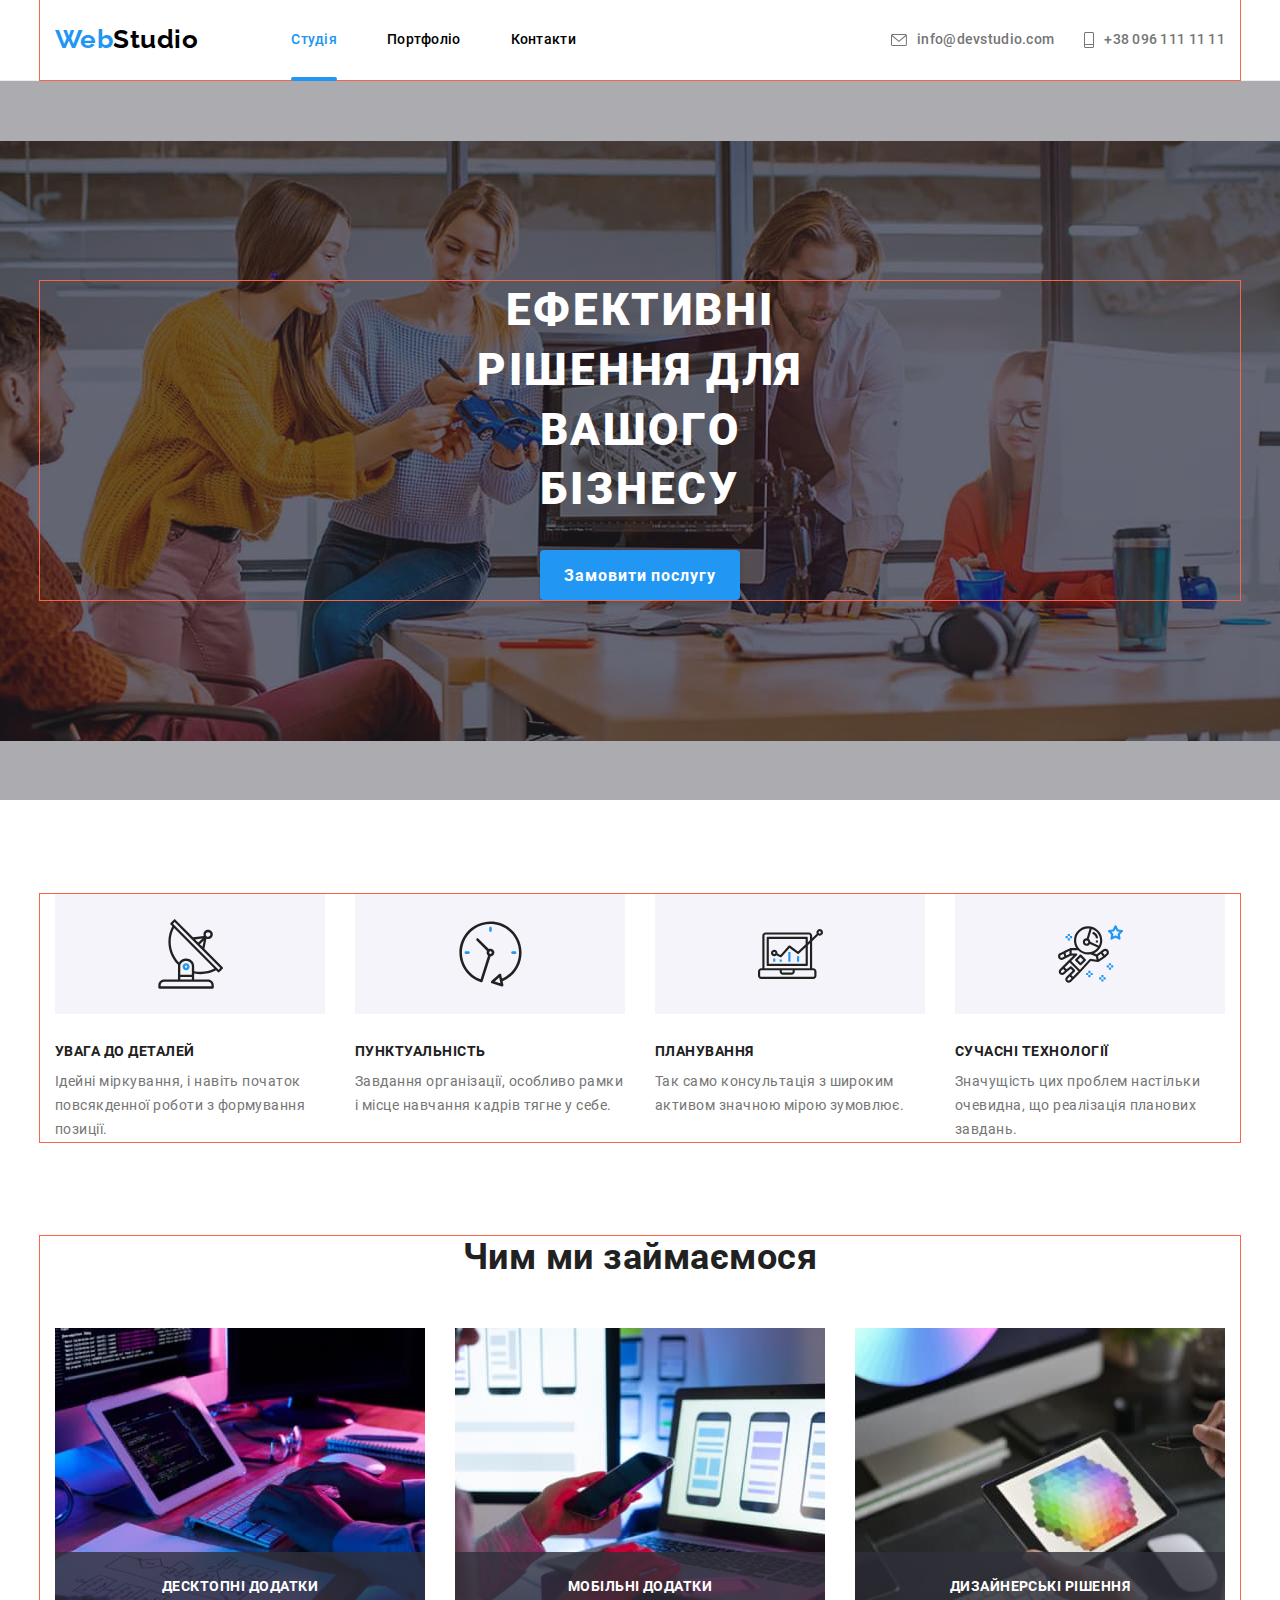
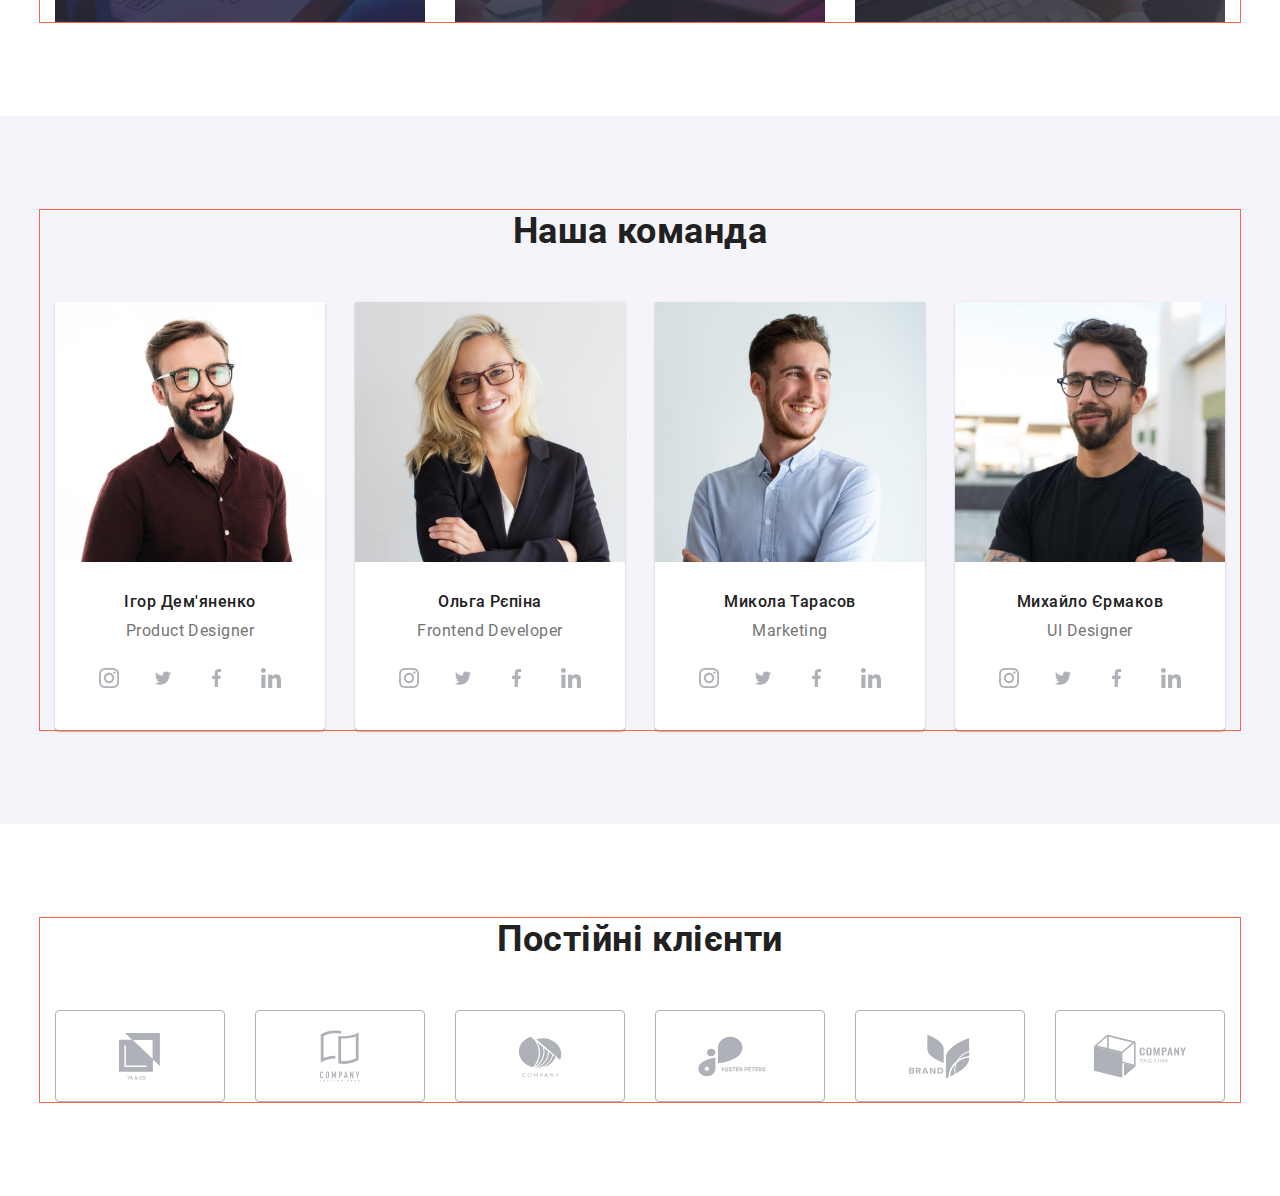
==== commit 497fa42e: "m8 partial done" ====
--- a/index.html
+++ b/index.html
@@ -12,83 +12,141 @@
     <header class="header">
       <div class="container">
         <div class="header__content">
-          <a class="logo header__logo link" href="./index.html">
-            <span class="logo__part logo__part--accent">Web</span
-            ><span class="logo__part logo__part--black">Studio</span>
-          </a>
-
-          <button
-            class="header__btn-menu btn-menu btn-menu--center--inner"
-            type="button"
-          >
-            <svg class="btn-menu__icon" width="40" height="40">
-              <use href="./images/icons.svg#icon-menu-burger"></use>
-            </svg>
-          </button>
-
-          <div class="mobile-menu">
+          <div class="header__standard-menu-container">
+            <a class="logo header__logo link" href="./index.html">
+              <span class="logo__part logo__part--accent">Web</span
+              ><span class="logo__part logo__part--black">Studio</span>
+            </a>
+
+            <nav class="nav">
+              <ul class="nav-list">
+                <li class="nav-list__item">
+                  <a
+                    class="nav-list__link nav-list__link--current link"
+                    href="./index.html"
+                  >
+                    Студія
+                  </a>
+                </li>
+                <li class="nav-list__item">
+                  <a class="nav-list__link link" href="./portfolio.html">
+                    Портфоліо
+                  </a>
+                </li>
+                <li class="nav-list__item">
+                  <a class="nav-list__link link" href="">Контакти</a>
+                </li>
+              </ul>
+            </nav>
+
+            <ul class="addr-list addr-list--right">
+              <li class="addr-list__item">
+                <a
+                  class="addr-list__link link"
+                  href="mailto:info@devstudio.com"
+                >
+                  <svg class="addr-list__icon" width="16" height="12">
+                    <use href="images/icons.svg#icon-mail"></use>
+                  </svg>
+                  info@devstudio.com
+                </a>
+              </li>
+              <li class="addr-list__item">
+                <a class="addr-list__link link" href="tel:+380961111111">
+                  <svg class="addr-list__icon" width="10" height="16">
+                    <use href="images/icons.svg#icon-phone"></use>
+                  </svg>
+                  +38 096 111 11 11
+                </a>
+              </li>
+            </ul>
+          </div>
+
+          <div class="header__mobile-menu-container">
+            <a class="logo header__logo link" href="./index.html">
+              <span class="logo__part logo__part--accent">Web</span
+              ><span class="logo__part logo__part--black">Studio</span>
+            </a>
+
             <button
-              class="mobile-menu__btn btn-menu btn-menu--center--inner"
+              class="header__btn-menu btn-menu btn-menu--center--inner"
               type="button"
             >
-              <svg class="btn-menu__icon" width="40" height="40">
-                <use href="./images/icons.svg#icon-menu-close"></use>
+              <svg class="btn-menu__icon" width="40" height="40" data-menu-open>
+                <use href="./images/icons.svg#icon-menu-burger"></use>
               </svg>
             </button>
-            <div class="mobile-menu__first-part">
-              <nav class="nav">
-                <ul class="nav-list">
-                  <li class="nav-list__item">
+
+            <div class="mobile-menu is-hidden" data-menu-container>
+              <button
+                class="mobile-menu__btn btn-menu btn-menu--center--inner"
+                type="button"
+                data-menu-close
+              >
+                <svg class="btn-menu__icon" width="40" height="40">
+                  <use href="./images/icons.svg#icon-menu-close"></use>
+                </svg>
+              </button>
+              <div class="mobile-menu__first-part">
+                <nav class="nav">
+                  <ul class="nav-list">
+                    <li class="nav-list__item">
+                      <a
+                        class="nav-list__link nav-list__link--current link"
+                        href="./index.html"
+                      >
+                        Студія
+                      </a>
+                    </li>
+                    <li class="nav-list__item">
+                      <a class="nav-list__link link" href="./portfolio.html">
+                        Портфоліо
+                      </a>
+                    </li>
+                    <li class="nav-list__item">
+                      <a class="nav-list__link link" href="">Контакти</a>
+                    </li>
+                  </ul>
+                </nav>
+              </div>
+
+              <div class="mobile-menu__last-part">
+                <ul class="addr-list addr-list--right">
+                  <li class="addr-list__item">
                     <a
-                      class="nav-list__link nav-list__link--current link"
-                      href="./index.html"
+                      class="addr-list__link link"
+                      href="mailto:info@devstudio.com"
                     >
-                      Студія
-                    </a>
-                  </li>
-                  <li class="nav-list__item">
-                    <a class="nav-list__link link" href="./portfolio.html">
-                      Портфоліо
-                    </a>
-                  </li>
-                  <li class="nav-list__item">
-                    <a class="nav-list__link link" href="">Контакти</a>
+                      <svg class="addr-list__icon" width="16" height="12">
+                        <use href="images/icons.svg#icon-mail"></use>
+                      </svg>
+                      info@devstudio.com
+                    </a>
+                  </li>
+                  <li class="addr-list__item">
+                    <a class="addr-list__link link" href="tel:+380961111111">
+                      <svg class="addr-list__icon" width="10" height="16">
+                        <use href="images/icons.svg#icon-phone"></use>
+                      </svg>
+                      +38 096 111 11 11
+                    </a>
                   </li>
                 </ul>
-              </nav>
-            </div>
-
-            <div class="mobile-menu__last-part">
-              <ul class="addr-list addr-list--right">
-                <li class="addr-list__item">
-                  <a
-                    class="addr-list__link addr-list__link--gray link"
-                    href="mailto:info@devstudio.com"
-                  >
-                    <svg class="addr-list__icon" width="16" height="12">
-                      <use href="images/icons.svg#icon-mail"></use>
-                    </svg>
-                    info@devstudio.com
-                  </a>
-                </li>
-                <li class="addr-list__item">
-                  <a
-                    class="addr-list__link addr-list__link--gray link"
-                    href="tel:+380961111111"
-                  >
-                    <svg class="addr-list__icon" width="10" height="16">
-                      <use href="images/icons.svg#icon-phone"></use>
-                    </svg>
-                    +38 096 111 11 11
-                  </a>
-                </li>
-              </ul>
-              <ul class="mobile-menu__soc-list">
-                <li class="mobile-menu__soc-item">Instagram</li>
-                <li class="mobile-menu__soc-item">Twitter</li>
-                <li class="mobile-menu__soc-item">Facebook</li>
-                <li class="mobile-menu__soc-item">LinkedIn</li>
-              </ul>
+                <ul class="mobile-menu__soc-list">
+                  <li class="mobile-menu__soc-item">
+                    <a class="mobile-menu__soc-link link" href="">Instagram</a>
+                  </li>
+                  <li class="mobile-menu__soc-item">
+                    <a class="mobile-menu__soc-link link" href="">Twitter</a>
+                  </li>
+                  <li class="mobile-menu__soc-item">
+                    <a class="mobile-menu__soc-link link" href="">Facebook</a>
+                  </li>
+                  <li class="mobile-menu__soc-item">
+                    <a class="mobile-menu__soc-link link" href="">LinkedIn</a>
+                  </li>
+                </ul>
+              </div>
             </div>
           </div>
         </div>
@@ -96,8 +154,8 @@
     </header>
 
     <!-- Головний вміст -->
-    <!-- <main class="main">
-      <!~~ Герой ~~>
+    <main class="main">
+      <!-- Герой -->
       <section class="section hero">
         <div class="container">
           <h1 class="hero__title">Ефективні рішення для вашого бізнесу</h1>
@@ -111,7 +169,7 @@
         </div>
       </section>
 
-      <!~~ Ключові особливості компанії ~~>
+      <!-- Ключові особливості компанії -->
       <section class="section features">
         <div class="container">
           <h2 class="visually-hidden">Ключові особливості компанії</h2>
@@ -170,7 +228,7 @@
         </div>
       </section>
 
-      <!~~ Чим ми займаємося ~~>
+      <!-- Чим ми займаємося -->
       <section class="section ourworks">
         <div class="container">
           <h2 class="section__title">Чим ми займаємося</h2>
@@ -217,7 +275,7 @@
         </div>
       </section>
 
-      <!~~ Наша команда ~~>
+      <!-- Наша команда -->
       <section class="section team">
         <div class="container">
           <h2 class="section__title">Наша команда</h2>
@@ -226,8 +284,6 @@
               <img
                 src="./images/index/person1.jpg"
                 alt="Портрет Ігора Дем'яненка"
-                width="270"
-                height="260"
               />
               <div class="team-content">
                 <h3 class="team-item-title">Ігор Дем'яненко</h3>
@@ -269,8 +325,6 @@
               <img
                 src="./images/index/person2.jpg"
                 alt="Портрет Ольги Рєпіної"
-                width="270"
-                height="260"
               />
               <div class="team-content">
                 <h3 class="team-item-title">Ольга Рєпіна</h3>
@@ -312,8 +366,6 @@
               <img
                 src="./images/index/person3.jpg"
                 alt="Портрет Миколи Тарасова"
-                width="270"
-                height="260"
               />
               <div class="team-content">
                 <h3 class="team-item-title">Микола Тарасов</h3>
@@ -355,8 +407,6 @@
               <img
                 src="./images/index/person4.jpg"
                 alt="Портрет Михайла Єрмакова"
-                width="270"
-                height="260"
               />
               <div class="team-content">
                 <h3 class="team-item-title">Михайло Єрмаков</h3>
@@ -397,10 +447,10 @@
         </div>
       </section>
 
-      <!~~ Our clients ~~>
+      <!-- Our clients -->
       <section class="section clients">
         <div class="container">
-          <h2 class="section-title">Постійні клієнти</h2>
+          <h2 class="section__title">Постійні клієнти</h2>
           <ul class="clients-list">
             <li class="clients-item">
               <a class="clients-item-link link" href="">
@@ -447,97 +497,99 @@
           </ul>
         </div>
       </section>
-    </main> -->
+    </main>
 
     <!-- Підвал -->
-    <!-- <footer class="footer">
-      <div class="container footer-container">
-        <div class="footer-address">
-          <a class="logo footer-logo text-accent link" href="./index.html">
-            <span class="logo__part logo__part--accent">Web</span
-            ><span class="logo__part logo__part--white">Studio</span>
-          </a>
-
-          <address class="footer-addr">
-            <p class="footer-text footer-direction">
-              м. Київ, пр-т Лесі Українки, 26
-            </p>
-
-            <ul class="footer-list">
-              <li class="footer-item">
-                <a
-                  class="footer-text footer-item-link link"
-                  href="mailto:info@devstudio.com"
-                  >info@devstudio.com</a
-                >
+    <!-- <footer class="section footer">
+      <div class="container">
+        <div class="footer-content">
+          <div class="footer-address">
+            <a class="logo footer-logo text-accent link" href="./index.html">
+              <span class="logo__part logo__part--accent">Web</span
+              ><span class="logo__part logo__part--white">Studio</span>
+            </a>
+
+            <address class="footer-addr">
+              <p class="footer-text footer-direction">
+                м. Київ, пр-т Лесі Українки, 26
+              </p>
+
+              <ul class="footer-list">
+                <li class="footer-item">
+                  <a
+                    class="footer-text footer-item-link link"
+                    href="mailto:info@devstudio.com"
+                    >info@devstudio.com</a
+                  >
+                </li>
+                <li class="footer-item">
+                  <a
+                    class="footer-text footer-item-link link"
+                    href="tel:+380961111111"
+                    >+38 096 111 11 11</a
+                  >
+                </li>
+              </ul>
+            </address>
+          </div>
+
+          <div class="footer-social-links">
+            <h3 class="footer-subheading">Приєднуйтесь</h3>
+            <ul class="footer-social-list">
+              <li class="footer-social-item">
+                <a class="footer-social-link" href="">
+                  <svg class="footer-social-icon" width="20" height="20">
+                    <use href="./images/icons.svg#icon-instagram"></use>
+                  </svg>
+                </a>
               </li>
-              <li class="footer-item">
-                <a
-                  class="footer-text footer-item-link link"
-                  href="tel:+380961111111"
-                  >+38 096 111 11 11</a
-                >
+              <li class="footer-social-item">
+                <a class="footer-social-link" href="">
+                  <svg class="footer-social-icon" width="20" height="16.25">
+                    <use href="./images/icons.svg#icon-twitter"></use>
+                  </svg>
+                </a>
+              </li>
+              <li class="footer-social-item">
+                <a class="footer-social-link" href="">
+                  <svg class="footer-social-icon" width="10" height="20">
+                    <use href="./images/icons.svg#icon-facebook"></use>
+                  </svg>
+                </a>
+              </li>
+              <li class="footer-social-item">
+                <a class="footer-social-link" href="">
+                  <svg class="footer-social-icon" width="20" height="20">
+                    <use href="./images/icons.svg#icon-linkedin"></use>
+                  </svg>
+                </a>
               </li>
             </ul>
-          </address>
-        </div>
-
-        <div class="footer-social-links">
-          <h3 class="footer-social-text">Приєднуйтесь</h3>
-          <ul class="footer-social-list">
-            <li class="footer-social-item">
-              <a class="footer-social-link" href="">
-                <svg class="footer-social-icon" width="20" height="20">
-                  <use href="./images/icons.svg#icon-instagram"></use>
-                </svg>
-              </a>
-            </li>
-            <li class="footer-social-item">
-              <a class="footer-social-link" href="">
-                <svg class="footer-social-icon" width="20" height="16.25">
-                  <use href="./images/icons.svg#icon-twitter"></use>
-                </svg>
-              </a>
-            </li>
-            <li class="footer-social-item">
-              <a class="footer-social-link" href="">
-                <svg class="footer-social-icon" width="10" height="20">
-                  <use href="./images/icons.svg#icon-facebook"></use>
-                </svg>
-              </a>
-            </li>
-            <li class="footer-social-item">
-              <a class="footer-social-link" href="">
-                <svg class="footer-social-icon" width="20" height="20">
-                  <use href="./images/icons.svg#icon-linkedin"></use>
-                </svg>
-              </a>
-            </li>
-          </ul>
-        </div>
-
-        <div class="footer-form-subscription">
-          <form class="footer-form">
-            <label class="footer-form-label">
-              <span class="footer-form-text">Підпишіться на розсилку</span>
-              <input
-                class="footer-form-input"
-                type="email"
-                name="email-subscribe"
-                placeholder="E-mail"
-                required
-              />
-            </label>
-            <button
-              class="btn btn--dif btn--flex-center btn--gap10 btn--shadow-on-hover"
-              type="submit"
-            >
-              <span class="form-submit-text">Підписатися</span>
-              <svg class="footer-form-icon" width="24" height="24">
-                <use href="./images/icons.svg#icon-form-submit"></use>
-              </svg>
-            </button>
-          </form>
+          </div>
+
+          <div class="footer-form-subscription">
+            <form class="footer-form">
+              <label class="footer-form-label">
+                <span class="footer-subheading">Підпишіться на розсилку</span>
+                <input
+                  class="footer-form-input"
+                  type="email"
+                  name="email-subscribe"
+                  placeholder="E-mail"
+                  required
+                />
+              </label>
+              <button
+                class="btn btn--dif btn--flex-center btn--gap btn--shadow-on-hover"
+                type="submit"
+              >
+                <span class="form-submit-text">Підписатися</span>
+                <svg class="footer-form-icon" width="24" height="24">
+                  <use href="./images/icons.svg#icon-form-submit"></use>
+                </svg>
+              </button>
+            </form>
+          </div>
         </div>
       </div>
     </footer> -->
@@ -636,5 +688,6 @@
     </div>
 
     <script src="./js/modal.js"></script>
+    <script src="./js/menu.js"></script>
   </body>
 </html>
--- a/css/main.min.css
+++ b/css/main.min.css
@@ -1 +1 @@
-:root{--primary-color: #212121;--secondary-color: #757575;--secondary-sub-color: #ffffff99;--accent-primary-color: #2196f3;--primary-background-color: #ffffff;--secondary-background-color: #2f303a;--primary-white-color: #ffffff;--primary-black-color: #000000;--logo-text-font: "Raleway", sans-serif;--primary-gap: 30px;--primary-icon-color: #afb1b8;--default-cubic-bezier: cubic-bezier(0.4, 0, 0.2, 1);--default-letter-spacing: 0.03em}.visually-hidden{position:absolute;width:1px;height:1px;margin:-1px;border:0;padding:0;white-space:nowrap;-webkit-clip-path:inset(100%);clip-path:inset(100%);clip:rect(0 0 0 0);overflow:hidden}.is-hidden{opacity:0;visibility:hidden;pointer-events:none}/*! modern-normalize v1.1.0 | MIT License | https://github.com/sindresorhus/modern-normalize */*,::before,::after{-webkit-box-sizing:border-box;box-sizing:border-box}html{-moz-tab-size:4;-o-tab-size:4;tab-size:4}html{line-height:1.15;-webkit-text-size-adjust:100%}body{margin:0}body{font-family:system-ui,-apple-system,"Segoe UI",Roboto,Helvetica,Arial,sans-serif,"Apple Color Emoji","Segoe UI Emoji"}hr{height:0;color:inherit}abbr[title]{-webkit-text-decoration:underline dotted;text-decoration:underline dotted}b,strong{font-weight:bolder}code,kbd,samp,pre{font-family:ui-monospace,SFMono-Regular,Consolas,"Liberation Mono",Menlo,monospace;font-size:1em}small{font-size:80%}sub,sup{font-size:75%;line-height:0;position:relative;vertical-align:baseline}sub{bottom:-0.25em}sup{top:-0.5em}table{text-indent:0;border-color:inherit}button,input,optgroup,select,textarea{font-family:inherit;font-size:100%;line-height:1.15;margin:0}button,select{text-transform:none}button,[type=button],[type=reset],[type=submit]{-webkit-appearance:button}::-moz-focus-inner{border-style:none;padding:0}:-moz-focusring{outline:1px dotted ButtonText}:-moz-ui-invalid{box-shadow:none}legend{padding:0}progress{vertical-align:baseline}::-webkit-inner-spin-button,::-webkit-outer-spin-button{height:auto}[type=search]{-webkit-appearance:textfield;outline-offset:-2px}::-webkit-search-decoration{-webkit-appearance:none}::-webkit-file-upload-button{-webkit-appearance:button;font:inherit}summary{display:list-item}h1,h2,h3,h4,h5,h6,p{margin:0;padding:0}ul{margin:0;padding:0;list-style:none}textarea{resize:none}body{overflow:hidden}.link{text-decoration:none}body{font-family:"Roboto",sans-serif;letter-spacing:var(--default-letter-spacing);color:var(--primary-color)}@font-face{font-family:"Raleway";font-style:normal;font-weight:700;src:local(""),url("../fonts/raleway-v28-latin-700.woff2") format("woff2"),url("../fonts/raleway-v28-latin-700.woff") format("woff")}@font-face{font-family:"Roboto";font-style:normal;font-weight:400;src:local(""),url("../fonts/roboto-v30-latin_cyrillic-ext_cyrillic-regular.woff2") format("woff2"),url("../fonts/roboto-v30-latin_cyrillic-ext_cyrillic-regular.woff") format("woff")}@font-face{font-family:"Roboto";font-style:normal;font-weight:500;src:local(""),url("../fonts/roboto-v30-latin_cyrillic-ext_cyrillic-500.woff2") format("woff2"),url("../fonts/roboto-v30-latin_cyrillic-ext_cyrillic-500.woff") format("woff")}@font-face{font-family:"Roboto";font-style:normal;font-weight:700;src:local(""),url("../fonts/roboto-v30-latin_cyrillic-ext_cyrillic-700.woff2") format("woff2"),url("../fonts/roboto-v30-latin_cyrillic-ext_cyrillic-700.woff") format("woff")}@font-face{font-family:"Roboto";font-style:normal;font-weight:900;src:local(""),url("../fonts/roboto-v30-latin_cyrillic-ext_cyrillic-900.woff2") format("woff2"),url("../fonts/roboto-v30-latin_cyrillic-ext_cyrillic-900.woff") format("woff")}.flex-center{display:-webkit-box;display:-ms-flexbox;display:flex;-webkit-box-pack:center;-ms-flex-pack:center;justify-content:center}.btn,.btn--small-alt,.btn--hover-effect{min-width:200px;height:50px;padding-inline:32px;padding-block:10px;font-family:inherit;font-weight:700;font-size:16px;line-height:1.88;text-align:center;letter-spacing:.06em;-webkit-transition:background-color 250ms var(--default-cubic-bezier),color 250ms var(--default-cubic-bezier);-o-transition:background-color 250ms var(--default-cubic-bezier),color 250ms var(--default-cubic-bezier);transition:background-color 250ms var(--default-cubic-bezier),color 250ms var(--default-cubic-bezier);color:var(--primary-white-color);background-color:var(--accent-primary-color);border:1px solid rgba(0,0,0,0);border-radius:4px;cursor:pointer}.btn--db{display:block}.btn--df{display:-webkit-box;display:-ms-flexbox;display:flex}.btn--dif{display:-webkit-inline-box;display:-ms-inline-flexbox;display:inline-flex}.btn--flex-center{-webkit-box-pack:center;-ms-flex-pack:center;justify-content:center;-webkit-box-align:center;-ms-flex-align:center;align-items:center}.btn--gap10{gap:10px}.btn--margin-inline-auto{margin-left:auto;margin-right:auto}.btn--hover-effect:hover,.btn--hover-effect:focus{background-color:var(--primary-white-color);color:var(--accent-primary-color)}.btn--shadow-persistent{-webkit-box-shadow:0px 4px 4px rgba(0,0,0,.15);box-shadow:0px 4px 4px rgba(0,0,0,.15)}.btn--shadow-on-hover{-webkit-transition:background-color 250ms var(--default-cubic-bezier),color 250ms var(--default-cubic-bezier),-webkit-box-shadow 250ms var(--default-cubic-bezier);transition:background-color 250ms var(--default-cubic-bezier),color 250ms var(--default-cubic-bezier),-webkit-box-shadow 250ms var(--default-cubic-bezier);-o-transition:background-color 250ms var(--default-cubic-bezier),color 250ms var(--default-cubic-bezier),box-shadow 250ms var(--default-cubic-bezier);transition:background-color 250ms var(--default-cubic-bezier),color 250ms var(--default-cubic-bezier),box-shadow 250ms var(--default-cubic-bezier);transition:background-color 250ms var(--default-cubic-bezier),color 250ms var(--default-cubic-bezier),box-shadow 250ms var(--default-cubic-bezier),-webkit-box-shadow 250ms var(--default-cubic-bezier)}.btn--shadow-on-hover:hover,.btn--shadow-on-hover:focus{-webkit-box-shadow:0px 4px 4px rgba(0,0,0,.15);box-shadow:0px 4px 4px rgba(0,0,0,.15)}.btn--transparent{color:#000;background-color:none;border:none;border-radius:0}.btn--small-alt{min-width:25px;height:38px;padding-inline:22px;padding-block:0px;font-weight:500;line-height:1.62;letter-spacing:normal;-webkit-transition:background-color 250ms var(--default-cubic-bezier),color 250ms var(--default-cubic-bezier),-webkit-box-shadow 250ms var(--default-cubic-bezier);transition:background-color 250ms var(--default-cubic-bezier),color 250ms var(--default-cubic-bezier),-webkit-box-shadow 250ms var(--default-cubic-bezier);-o-transition:background-color 250ms var(--default-cubic-bezier),color 250ms var(--default-cubic-bezier),box-shadow 250ms var(--default-cubic-bezier);transition:background-color 250ms var(--default-cubic-bezier),color 250ms var(--default-cubic-bezier),box-shadow 250ms var(--default-cubic-bezier);transition:background-color 250ms var(--default-cubic-bezier),color 250ms var(--default-cubic-bezier),box-shadow 250ms var(--default-cubic-bezier),-webkit-box-shadow 250ms var(--default-cubic-bezier);color:var(--primary-color);background-color:#f5f4fa}.btn--small-alt:not(.btn--transparent):hover,.btn--small-alt:not(.btn--transparent):focus{background-color:var(--accent-primary-color);color:var(--primary-white-color);-webkit-box-shadow:0px 3px 1px rgba(0,0,0,.1),0px 1px 2px rgba(0,0,0,.08),0px 2px 2px rgba(0,0,0,.12);box-shadow:0px 3px 1px rgba(0,0,0,.1),0px 1px 2px rgba(0,0,0,.08),0px 2px 2px rgba(0,0,0,.12)}.container{margin-inline:auto;padding-inline:15px;min-width:320px}@media screen and (min-width: 480px){.container{width:480px}}@media screen and (min-width: 768px){.container{width:768px}}@media screen and (min-width: 1200px){.container{width:1200px}}.section{padding-top:94px;padding-bottom:94px}.section__title{margin-bottom:50px;font-size:36px;line-height:1.17;text-align:center}.clients-backdrop{position:fixed;top:0;left:0;width:100%;height:100%;-webkit-transition:opacity 250ms var(--default-cubic-bezier),visibility 250ms var(--default-cubic-bezier);-o-transition:opacity 250ms var(--default-cubic-bezier),visibility 250ms var(--default-cubic-bezier);transition:opacity 250ms var(--default-cubic-bezier),visibility 250ms var(--default-cubic-bezier);background-color:rgba(0,0,0,.2)}.clients-backdrop.is-hidden{-webkit-transition:opacity 250ms var(--default-cubic-bezier),visibility 250ms var(--default-cubic-bezier);-o-transition:opacity 250ms var(--default-cubic-bezier),visibility 250ms var(--default-cubic-bezier);transition:opacity 250ms var(--default-cubic-bezier),visibility 250ms var(--default-cubic-bezier)}.clients-backdrop .clients-modal{position:absolute;top:50%;left:50%;padding:40px;width:530px;height:580px;-webkit-transform:translate(-50%, -50%);-ms-transform:translate(-50%, -50%);transform:translate(-50%, -50%);background-color:#fff;border-radius:4px}.modal-btn-close{position:absolute;top:8px;right:8px;display:-webkit-box;display:-ms-flexbox;display:flex;-webkit-box-pack:center;-ms-flex-pack:center;justify-content:center;-webkit-box-align:center;-ms-flex-align:center;align-items:center;width:30px;height:30px;background-color:var(--primary-background-color);border:1px solid rgba(0,0,0,.1);border-radius:50%;cursor:pointer}.modal-btn-close:hover .modal-btn-icon,.modal-btn-close:focus .modal-btn-icon{fill:var(--accent-primary-color)}.modal-title{margin-bottom:12px;font-weight:700;font-size:20px;line-height:1.15;text-align:center;color:var(--primary-color)}.modal-form-wrap{display:-webkit-box;display:-ms-flexbox;display:flex;-webkit-box-orient:vertical;-webkit-box-direction:normal;-ms-flex-direction:column;flex-direction:column;gap:10px;margin-bottom:20px}.modal-form-field-wrap{position:relative}.modal-form-field{display:-webkit-box;display:-ms-flexbox;display:flex;-webkit-box-pack:center;-ms-flex-pack:center;justify-content:center;-webkit-box-align:center;-ms-flex-align:center;align-items:center;gap:8px;margin-bottom:30px}.modal-form-flex-field{display:-webkit-box;display:-ms-flexbox;display:flex;-webkit-box-orient:vertical;-webkit-box-direction:normal;-ms-flex-direction:column;flex-direction:column;gap:4px}.modal-form-text{font-size:12px;line-height:1.17;letter-spacing:.01em;color:#757575}.modal-form-input{display:block;width:100%;height:40px;padding-left:42px;-webkit-transition:border-color 250ms var(--default-cubic-bezier);-o-transition:border-color 250ms var(--default-cubic-bezier);transition:border-color 250ms var(--default-cubic-bezier);border:1px solid rgba(33,33,33,.2);border-radius:4px;outline:rgba(0,0,0,0)}.modal-form-input:focus{border-color:var(--accent-primary-color)}.modal-form-input:focus+.modal-form-icon{fill:var(--accent-primary-color)}.modal-form-textarea{display:block;width:100%;height:120px;padding-inline:16px;padding-block:12px;font-size:12px;line-height:1.17;letter-spacing:.01em;-webkit-transition:border-color 250ms var(--default-cubic-bezier);-o-transition:border-color 250ms var(--default-cubic-bezier);transition:border-color 250ms var(--default-cubic-bezier);border:1px solid rgba(33,33,33,.2);border-radius:4px;outline:rgba(0,0,0,0)}.modal-form-textarea:focus{border-color:var(--accent-primary-color)}.modal-form-textarea::-webkit-input-placeholder{font-size:12px;line-height:1.17;letter-spacing:.01em;color:rgba(117,117,117,.5)}.modal-form-textarea::-moz-placeholder{font-size:12px;line-height:1.17;letter-spacing:.01em;color:rgba(117,117,117,.5)}.modal-form-textarea:-ms-input-placeholder{font-size:12px;line-height:1.17;letter-spacing:.01em;color:rgba(117,117,117,.5)}.modal-form-textarea::-ms-input-placeholder{font-size:12px;line-height:1.17;letter-spacing:.01em;color:rgba(117,117,117,.5)}.modal-form-textarea::placeholder{font-size:12px;line-height:1.17;letter-spacing:.01em;color:rgba(117,117,117,.5)}.modal-form-icon{position:absolute;top:50%;left:12px;-webkit-transform:translateY(-50%);-ms-transform:translateY(-50%);transform:translateY(-50%);-webkit-transition:fill 250ms var(--default-cubic-bezier);-o-transition:fill 250ms var(--default-cubic-bezier);transition:fill 250ms var(--default-cubic-bezier);pointer-events:none}.modal-form-icon-wrap{display:inline-block;width:16px;height:15px;-webkit-transition:background-color 250ms var(--default-cubic-bezier),border-color 250ms var(--default-cubic-bezier);-o-transition:background-color 250ms var(--default-cubic-bezier),border-color 250ms var(--default-cubic-bezier);transition:background-color 250ms var(--default-cubic-bezier),border-color 250ms var(--default-cubic-bezier);border:2px solid #000;border-radius:2px}.modal-form-icon-inline{position:relative;top:-2px;left:-2px;fill:var(--primary-white-color);background-color:rgba(0,0,0,0);outline:rgba(0,0,0,0)}.modal-form-icon-inline:focus{outline:2px solid #000}.modal-form-checkbox:checked+.modal-form-icon-wrap{background-color:var(--accent-primary-color);border-color:rgba(0,0,0,0)}.modal-form-agreement{font-size:14px;line-height:1.71;color:var(--secondary-color)}.modal-form-agreement a{color:var(--accent-primary-color)}.logo{font-family:var(--logo-text-font);font-weight:700;line-height:1.17;color:var(--accent-primary-color)}@media screen and (min-width: 480px){.logo{font-size:24px}}@media screen and (min-width: 1200px){.logo{font-size:26px;line-height:1.2}}.logo__part--white{color:var(--primary-white-color)}.logo__part--black{color:var(--primary-black-color)}.logo__part--accent{color:var(--accent-primary-color)}.btn-menu{width:40px;height:40px;padding:0;margin:0;color:var(--primary-color);background:none;border:none;cursor:pointer}.btn-menu--center--inner{display:-webkit-box;display:-ms-flexbox;display:flex;-webkit-box-pack:center;-ms-flex-pack:center;justify-content:center;-webkit-box-align:center;-ms-flex-align:center;align-items:center}.btn-menu__icon{fill:currentColor}.mobile-menu{position:absolute;top:0;left:0;display:-webkit-box;display:-ms-flexbox;display:flex;-webkit-box-orient:vertical;-webkit-box-direction:normal;-ms-flex-direction:column;flex-direction:column;-webkit-box-pack:justify;-ms-flex-pack:justify;justify-content:space-between;height:100vh;padding-block:48px;padding-inline:40px;background-color:#fff;outline:1px solid tomato}@media screen and (max-width: 319px){.mobile-menu{width:320px}}@media screen and (min-width: 320px){.mobile-menu{width:100%}}.mobile-menu__btn{position:absolute;top:10px;right:15px}.mobile-menu__first-part{margin-bottom:60px}.mobile-menu__soc-list{display:-webkit-box;display:-ms-flexbox;display:flex;-webkit-box-align:center;-ms-flex-align:center;align-items:center}.mobile-menu__soc-item{padding-inline:10px;font-weight:500;font-size:18px;line-height:1.22;letter-spacing:.02em;color:var(--accent-primary-color)}.mobile-menu__soc-item:first-child{padding-left:0}.mobile-menu__soc-item:not(:last-child){border-right:1px solid rgba(33,33,33,.2)}.clients-list{display:-webkit-box;display:-ms-flexbox;display:flex;-ms-flex-wrap:wrap;flex-wrap:wrap;gap:30px}.clients-item{width:calc((100% - 150px)/6)}.clients-item-link{display:-webkit-box;display:-ms-flexbox;display:flex;-webkit-box-pack:center;-ms-flex-pack:center;justify-content:center;-webkit-box-align:center;-ms-flex-align:center;align-items:center;min-width:100%;height:92px;-webkit-transition:border-color 250ms var(--default-cubic-bezier),color 250ms var(--default-cubic-bezier);-o-transition:border-color 250ms var(--default-cubic-bezier),color 250ms var(--default-cubic-bezier);transition:border-color 250ms var(--default-cubic-bezier),color 250ms var(--default-cubic-bezier);border:1px solid var(--primary-icon-color);border-radius:4px;color:var(--primary-icon-color);cursor:pointer}.clients-item-link:hover,.clients-item-link:focus{border-color:var(--accent-primary-color);color:var(--accent-primary-color)}.clients-item-link:active{border-color:var(--primary-icon-color);color:var(--primary-icon-color)}.clients-icon{fill:currentColor}.features{padding-bottom:0}.features-list{display:-webkit-box;display:-ms-flexbox;display:flex;-ms-flex-wrap:wrap;flex-wrap:wrap;gap:var(--primary-gap)}.features-list__item{width:calc((100% - var(--primary-gap)*3)/4)}.features__title{padding-bottom:10px;font-size:14px;line-height:1.14;text-transform:uppercase}.features__text{font-size:14px;line-height:1.71;color:var(--secondary-color)}.features__icon-container{display:-webkit-box;display:-ms-flexbox;display:flex;-webkit-box-pack:center;-ms-flex-pack:center;justify-content:center;-webkit-box-align:center;-ms-flex-align:center;align-items:center;min-width:100%;height:120px;margin-bottom:30px;background-color:#f5f4fa}.footer{padding-block:60px;background-color:var(--secondary-background-color)}.footer-container{display:-webkit-box;display:-ms-flexbox;display:flex}.footer-logo{display:inline-block;padding-bottom:20px}.footer-text{display:inline-block;font-style:normal;font-size:14px;line-height:1.71}.footer-direction{margin-bottom:9px;color:var(--primary-white-color)}.footer-item{margin-bottom:9px}.footer-item:last-child{margin-bottom:0}.footer-item-link{-webkit-transition:color 250ms var(--default-cubic-bezier);-o-transition:color 250ms var(--default-cubic-bezier);transition:color 250ms var(--default-cubic-bezier);color:var(--secondary-sub-color)}.footer-item-link:hover,.footer-item-link:focus{color:var(--accent-primary-color)}.footer-item-link:active{color:var(--secondary-sub-color)}.footer-address{-webkit-box-flex:1;-ms-flex-positive:1;flex-grow:1}.footer-social-links{-webkit-box-flex:1;-ms-flex-positive:1;flex-grow:1;margin-top:12px}.footer-social-text{padding-bottom:20px;font-weight:700;font-size:14px;line-height:1.14;text-transform:uppercase;color:#fff}.footer-social-list{display:-webkit-box;display:-ms-flexbox;display:flex;gap:10px}.footer-social-link{display:-webkit-box;display:-ms-flexbox;display:flex;-webkit-box-pack:center;-ms-flex-pack:center;justify-content:center;-webkit-box-align:center;-ms-flex-align:center;align-items:center;width:44px;height:44px;-webkit-transition:background-color 250ms var(--default-cubic-bezier);-o-transition:background-color 250ms var(--default-cubic-bezier);transition:background-color 250ms var(--default-cubic-bezier);border-radius:50%;background-color:rgba(255,255,255,.1);color:#fff;cursor:pointer}.footer-social-link:hover,.footer-social-link:focus{background-color:var(--accent-primary-color)}.footer-social-link:active{background-color:rgba(255,255,255,.1)}.footer-social-icon{fill:currentColor}.footer-form-subscription{width:50%;margin-top:12px}.footer-form-text{display:block;padding-bottom:20px;font-weight:700;font-size:14px;line-height:1.14;text-transform:uppercase;color:var(--primary-white-color)}.footer-form-input{width:358px;height:50px;margin-right:12px;padding-left:16px;background-color:rgba(0,0,0,0);border:1px solid rgba(255,255,255,.3);border-radius:4px;-webkit-filter:drop-shadow(0px 4px 4px rgba(0, 0, 0, 0.15));filter:drop-shadow(0px 4px 4px rgba(0, 0, 0, 0.15));color:rgba(255,255,255,.6)}.footer-form-input::-webkit-input-placeholder{font-size:16px;line-height:1.25;color:rgba(255,255,255,.6)}.footer-form-input::-moz-placeholder{font-size:16px;line-height:1.25;color:rgba(255,255,255,.6)}.footer-form-input:-ms-input-placeholder{font-size:16px;line-height:1.25;color:rgba(255,255,255,.6)}.footer-form-input::-ms-input-placeholder{font-size:16px;line-height:1.25;color:rgba(255,255,255,.6)}.footer-form-input::placeholder{font-size:16px;line-height:1.25;color:rgba(255,255,255,.6)}.footer-form-icon{fill:currentColor}.header{-webkit-box-sizing:inherit;box-sizing:inherit;border-bottom:1px solid #ececec}@media screen and (max-width: 767px){.header__content{display:-webkit-box;display:-ms-flexbox;display:flex;-webkit-box-align:center;-ms-flex-align:center;align-items:center;-webkit-box-pack:justify;-ms-flex-pack:justify;justify-content:space-between;height:60px}}@media screen and (min-width: 768px){.header__logo{margin-right:93px}}@media screen and (min-width: 768px){.header__btn-menu{display:none}}.nav-list,.addr-list{display:-webkit-box;display:-ms-flexbox;display:flex}@media screen and (max-width: 767px){.nav-list,.addr-list{-webkit-box-orient:vertical;-webkit-box-direction:normal;-ms-flex-direction:column;flex-direction:column;gap:32px}}.nav-list__item{position:relative}.nav-list__link,.addr-list__link{font-weight:500;font-size:40px;line-height:1.17;letter-spacing:.02em;-webkit-transition:color 250ms var(--default-cubic-bezier);-o-transition:color 250ms var(--default-cubic-bezier);transition:color 250ms var(--default-cubic-bezier);color:var(--secondary-color);color:var(--primary-black-color)}.nav-list__link:hover,.addr-list__link:hover,.nav-list__link:focus,.addr-list__link:focus{color:var(--accent-primary-color)}.nav-list__link:active,.addr-list__link:active{color:var(--primary-black-color)}.nav-list__link--current{color:var(--accent-primary-color)}.nav-list__link--gray{color:var(--secondary-color)}@media screen and (max-width: 767px){.addr-list{display:-webkit-box;display:-ms-flexbox;display:flex;-webkit-box-orient:vertical;-webkit-box-direction:reverse;-ms-flex-direction:column-reverse;flex-direction:column-reverse;gap:32px;margin-bottom:64px}}.addr-list--right{margin-left:auto}.addr-list__item{display:-webkit-box;display:-ms-flexbox;display:flex;gap:30px;-webkit-box-align:baseline;-ms-flex-align:baseline;align-items:baseline}.addr-list__link{display:-webkit-box;display:-ms-flexbox;display:flex;-webkit-box-align:center;-ms-flex-align:center;align-items:center;gap:10px;font-size:24px}.addr-list__link--gray{color:var(--secondary-color)}@media screen and (max-width: 767px){.addr-list__item:last-child>.addr-list__link{font-size:34px;color:var(--accent-primary-color)}}.addr-list__icon{display:none}@media screen and (min-width: 768px){.addr-list__icon{display:inline-block;fill:currentColor}}.hero{max-width:1600px;padding-block:200px;margin:0 auto;background-image:-webkit-gradient(linear, left top, left bottom, from(rgba(47, 48, 58, 0.4)), to(rgba(47, 48, 58, 0.4))),url("../images/index/hero-bg.jpg");background-image:-o-linear-gradient(rgba(47, 48, 58, 0.4), rgba(47, 48, 58, 0.4)),url("../images/index/hero-bg.jpg");background-image:linear-gradient(rgba(47, 48, 58, 0.4), rgba(47, 48, 58, 0.4)),url("../images/index/hero-bg.jpg");background-repeat:no-repeat;background-position:center;background-size:auto}.hero__title{margin-left:auto;margin-right:auto;margin-bottom:30px;width:696px;font-weight:900;font-size:44px;line-height:1.36;text-align:center;letter-spacing:.06em;text-transform:uppercase;color:var(--primary-white-color)}.ourworks__list{display:-webkit-box;display:-ms-flexbox;display:flex;-ms-flex-wrap:wrap;flex-wrap:wrap;gap:var(--primary-gap)}.ourworks-list__item{position:relative;width:calc((100% - var(--primary-gap)*2)/3);height:294px}.ourworks__img{display:block;width:100%;height:100%}.ourworks__text{position:absolute;bottom:0;display:block;width:100%;padding-top:27px;padding-bottom:27px;font-weight:700;font-size:14px;line-height:1.14;text-align:center;text-transform:uppercase;color:var(--primary-white-color);background-color:rgba(47,48,58,.8)}.team{background-color:#f5f4fa}.team-list{display:-webkit-box;display:-ms-flexbox;display:flex;-ms-flex-wrap:wrap;flex-wrap:wrap;gap:var(--primary-gap)}.team-item{width:calc((100% - var(--primary-gap)*3)/4);min-height:428px;background-color:#fff;-webkit-box-shadow:0px 1px 3px rgba(0,0,0,.12),0px 1px 1px rgba(0,0,0,.14),0px 2px 1px rgba(0,0,0,.2);box-shadow:0px 1px 3px rgba(0,0,0,.12),0px 1px 1px rgba(0,0,0,.14),0px 2px 1px rgba(0,0,0,.2);border-radius:0px 0px 4px 4px}.team-item img{display:block}.team-social-list{display:-webkit-box;display:-ms-flexbox;display:flex;-ms-flex-wrap:wrap;flex-wrap:wrap;-webkit-box-pack:center;-ms-flex-pack:center;justify-content:center;gap:10px;padding-inline:32px;margin-top:16px}.team-social-link{display:-webkit-box;display:-ms-flexbox;display:flex;-webkit-box-pack:center;-ms-flex-pack:center;justify-content:center;-webkit-box-align:center;-ms-flex-align:center;align-items:center;width:44px;height:44px;-webkit-transition:background-color 250ms var(--default-cubic-bezier),color 250ms var(--default-cubic-bezier);-o-transition:background-color 250ms var(--default-cubic-bezier),color 250ms var(--default-cubic-bezier);transition:background-color 250ms var(--default-cubic-bezier),color 250ms var(--default-cubic-bezier);border-radius:50%;color:var(--primary-icon-color);cursor:pointer}.team-social-link:hover,.team-social-link:focus{background-color:var(--accent-primary-color);color:#fff}.team-social-link:active{color:var(--primary-icon-color);background-color:rgba(0,0,0,0)}.team-social-icon{fill:currentColor}.team-content{display:block;padding-top:30px;padding-bottom:30px;text-align:center}.team-item-title{margin-bottom:10px;font-weight:500;font-size:16px;line-height:1.19;text-align:center}.team-item-text{font-size:16px;line-height:1.19;text-align:center;color:var(--secondary-color)}.works-filter-list{display:-webkit-box;display:-ms-flexbox;display:flex;-ms-flex-wrap:wrap;flex-wrap:wrap;-webkit-box-pack:center;-ms-flex-pack:center;justify-content:center;gap:8px;margin-bottom:50px}.works-gallery-list{display:-webkit-box;display:-ms-flexbox;display:flex;-ms-flex-wrap:wrap;flex-wrap:wrap;gap:var(--primary-gap)}.works-gallery-item{width:calc((100% - var(--primary-gap)*2)/3);height:404px;-webkit-transition:-webkit-box-shadow 250ms var(--default-cubic-bezier);transition:-webkit-box-shadow 250ms var(--default-cubic-bezier);-o-transition:box-shadow 250ms var(--default-cubic-bezier);transition:box-shadow 250ms var(--default-cubic-bezier);transition:box-shadow 250ms var(--default-cubic-bezier), -webkit-box-shadow 250ms var(--default-cubic-bezier)}.works-gallery-item:hover,.works-gallery-item:focus{-webkit-box-shadow:0px 1px 1px rgba(0,0,0,.12),0px 4px 4px rgba(0,0,0,.06),1px 4px 6px rgba(0,0,0,.16);box-shadow:0px 1px 1px rgba(0,0,0,.12),0px 4px 4px rgba(0,0,0,.06),1px 4px 6px rgba(0,0,0,.16)}.works-gallery-item:hover .works-gallery-overlay-text{-webkit-transform:translateY(0);-ms-transform:translateY(0);transform:translateY(0)}.works-gallery-item-wrap{position:relative;overflow:hidden}.works-gallery-img{display:block}.works-gallery-overlay-text{position:absolute;top:0;left:0;display:block;width:100%;height:100%;padding-block:63px;padding-inline:24px;font-size:18px;line-height:1.55;-webkit-transform:translateY(100%);-ms-transform:translateY(100%);transform:translateY(100%);-webkit-transition:-webkit-transform 250ms var(--default-cubic-bezier);transition:-webkit-transform 250ms var(--default-cubic-bezier);-o-transition:transform 250ms var(--default-cubic-bezier);transition:transform 250ms var(--default-cubic-bezier);transition:transform 250ms var(--default-cubic-bezier), -webkit-transform 250ms var(--default-cubic-bezier);background-color:rgba(33,150,243,.9);color:var(--primary-white-color);overflow:auto}.works-gallery-content{padding-block:20px;padding-inline:24px;--this-border-color: #eeeeee;border-right:1px solid var(--this-border-color);border-bottom:1px solid var(--this-border-color);border-left:1px solid var(--this-border-color)}.works-gallery-item-title{margin-bottom:4px;font-size:18px;line-height:2;letter-spacing:.06em;color:var(--primary-color)}.works-gallery-item-text{font-size:16px;line-height:1.88;color:var(--secondary-color)}/*# sourceMappingURL=main.min.css.map */+:root{--primary-color: #212121;--secondary-color: #757575;--secondary-sub-color: #ffffff99;--accent-primary-color: #2196f3;--primary-background-color: #ffffff;--secondary-background-color: #2f303a;--primary-white-color: #ffffff;--primary-black-color: #000000;--logo-text-font: "Raleway", sans-serif;--primary-gap: 30px;--primary-icon-color: #afb1b8;--default-cubic-bezier: cubic-bezier(0.4, 0, 0.2, 1);--default-letter-spacing: 0.03em}.visually-hidden{position:absolute;width:1px;height:1px;margin:-1px;border:0;padding:0;white-space:nowrap;-webkit-clip-path:inset(100%);clip-path:inset(100%);clip:rect(0 0 0 0);overflow:hidden}.is-hidden{opacity:0;visibility:hidden;pointer-events:none}/*! modern-normalize v1.1.0 | MIT License | https://github.com/sindresorhus/modern-normalize */*,::before,::after{-webkit-box-sizing:border-box;box-sizing:border-box}html{-moz-tab-size:4;-o-tab-size:4;tab-size:4}html{line-height:1.15;-webkit-text-size-adjust:100%}body{margin:0}body{font-family:system-ui,-apple-system,"Segoe UI",Roboto,Helvetica,Arial,sans-serif,"Apple Color Emoji","Segoe UI Emoji"}hr{height:0;color:inherit}abbr[title]{-webkit-text-decoration:underline dotted;text-decoration:underline dotted}b,strong{font-weight:bolder}code,kbd,samp,pre{font-family:ui-monospace,SFMono-Regular,Consolas,"Liberation Mono",Menlo,monospace;font-size:1em}small{font-size:80%}sub,sup{font-size:75%;line-height:0;position:relative;vertical-align:baseline}sub{bottom:-0.25em}sup{top:-0.5em}table{text-indent:0;border-color:inherit}button,input,optgroup,select,textarea{font-family:inherit;font-size:100%;line-height:1.15;margin:0}button,select{text-transform:none}button,[type=button],[type=reset],[type=submit]{-webkit-appearance:button}::-moz-focus-inner{border-style:none;padding:0}:-moz-focusring{outline:1px dotted ButtonText}:-moz-ui-invalid{box-shadow:none}legend{padding:0}progress{vertical-align:baseline}::-webkit-inner-spin-button,::-webkit-outer-spin-button{height:auto}[type=search]{-webkit-appearance:textfield;outline-offset:-2px}::-webkit-search-decoration{-webkit-appearance:none}::-webkit-file-upload-button{-webkit-appearance:button;font:inherit}summary{display:list-item}h1,h2,h3,h4,h5,h6,p{margin:0;padding:0}ul{margin:0;padding:0;list-style:none}textarea{resize:none}body.no-scroll{overflow:hidden}img{display:block;max-width:100%;height:auto}.link{text-decoration:none}body{font-family:"Roboto",sans-serif;letter-spacing:var(--default-letter-spacing);color:var(--primary-color)}@font-face{font-family:"Raleway";font-style:normal;font-weight:700;src:local(""),url("../fonts/raleway-v28-latin-700.woff2") format("woff2"),url("../fonts/raleway-v28-latin-700.woff") format("woff")}@font-face{font-family:"Roboto";font-style:normal;font-weight:400;src:local(""),url("../fonts/roboto-v30-latin_cyrillic-ext_cyrillic-regular.woff2") format("woff2"),url("../fonts/roboto-v30-latin_cyrillic-ext_cyrillic-regular.woff") format("woff")}@font-face{font-family:"Roboto";font-style:normal;font-weight:500;src:local(""),url("../fonts/roboto-v30-latin_cyrillic-ext_cyrillic-500.woff2") format("woff2"),url("../fonts/roboto-v30-latin_cyrillic-ext_cyrillic-500.woff") format("woff")}@font-face{font-family:"Roboto";font-style:normal;font-weight:700;src:local(""),url("../fonts/roboto-v30-latin_cyrillic-ext_cyrillic-700.woff2") format("woff2"),url("../fonts/roboto-v30-latin_cyrillic-ext_cyrillic-700.woff") format("woff")}@font-face{font-family:"Roboto";font-style:normal;font-weight:900;src:local(""),url("../fonts/roboto-v30-latin_cyrillic-ext_cyrillic-900.woff2") format("woff2"),url("../fonts/roboto-v30-latin_cyrillic-ext_cyrillic-900.woff") format("woff")}.flex-center{display:-webkit-box;display:-ms-flexbox;display:flex;-webkit-box-pack:center;-ms-flex-pack:center;justify-content:center}.btn,.btn--small-alt,.btn--hover-effect{min-width:200px;height:50px;padding-block:10px;font-family:inherit;font-weight:700;font-size:16px;line-height:1.88;text-align:center;letter-spacing:.06em;-webkit-transition:background-color 250ms var(--default-cubic-bezier),color 250ms var(--default-cubic-bezier);-o-transition:background-color 250ms var(--default-cubic-bezier),color 250ms var(--default-cubic-bezier);transition:background-color 250ms var(--default-cubic-bezier),color 250ms var(--default-cubic-bezier);color:var(--primary-white-color);background-color:var(--accent-primary-color);border:1px solid rgba(0,0,0,0);border-radius:4px;cursor:pointer}@media screen and (min-width: 1200px){.btn,.btn--small-alt,.btn--hover-effect{padding-inline:16px}}.btn--db{display:block}.btn--df{display:-webkit-box;display:-ms-flexbox;display:flex}.btn--dif{display:-webkit-inline-box;display:-ms-inline-flexbox;display:inline-flex}.btn--flex-center{-webkit-box-pack:center;-ms-flex-pack:center;justify-content:center;-webkit-box-align:center;-ms-flex-align:center;align-items:center}.btn--gap{gap:12px}@media screen and (min-width: 1200px){.btn--gap{gap:10px}}.btn--margin-inline-auto{margin-left:auto;margin-right:auto}.btn--hover-effect:hover,.btn--hover-effect:focus{background-color:var(--primary-white-color);color:var(--accent-primary-color)}.btn--shadow-persistent{-webkit-box-shadow:0px 4px 4px rgba(0,0,0,.15);box-shadow:0px 4px 4px rgba(0,0,0,.15)}.btn--shadow-on-hover{-webkit-transition:background-color 250ms var(--default-cubic-bezier),color 250ms var(--default-cubic-bezier),-webkit-box-shadow 250ms var(--default-cubic-bezier);transition:background-color 250ms var(--default-cubic-bezier),color 250ms var(--default-cubic-bezier),-webkit-box-shadow 250ms var(--default-cubic-bezier);-o-transition:background-color 250ms var(--default-cubic-bezier),color 250ms var(--default-cubic-bezier),box-shadow 250ms var(--default-cubic-bezier);transition:background-color 250ms var(--default-cubic-bezier),color 250ms var(--default-cubic-bezier),box-shadow 250ms var(--default-cubic-bezier);transition:background-color 250ms var(--default-cubic-bezier),color 250ms var(--default-cubic-bezier),box-shadow 250ms var(--default-cubic-bezier),-webkit-box-shadow 250ms var(--default-cubic-bezier)}.btn--shadow-on-hover:hover,.btn--shadow-on-hover:focus{-webkit-box-shadow:0px 4px 4px rgba(0,0,0,.15);box-shadow:0px 4px 4px rgba(0,0,0,.15)}.btn--transparent{color:#000;background-color:none;border:none;border-radius:0}.btn--small-alt{min-width:25px;height:38px;padding-inline:22px;padding-block:0px;font-weight:500;line-height:1.62;letter-spacing:normal;-webkit-transition:background-color 250ms var(--default-cubic-bezier),color 250ms var(--default-cubic-bezier),-webkit-box-shadow 250ms var(--default-cubic-bezier);transition:background-color 250ms var(--default-cubic-bezier),color 250ms var(--default-cubic-bezier),-webkit-box-shadow 250ms var(--default-cubic-bezier);-o-transition:background-color 250ms var(--default-cubic-bezier),color 250ms var(--default-cubic-bezier),box-shadow 250ms var(--default-cubic-bezier);transition:background-color 250ms var(--default-cubic-bezier),color 250ms var(--default-cubic-bezier),box-shadow 250ms var(--default-cubic-bezier);transition:background-color 250ms var(--default-cubic-bezier),color 250ms var(--default-cubic-bezier),box-shadow 250ms var(--default-cubic-bezier),-webkit-box-shadow 250ms var(--default-cubic-bezier);color:var(--primary-color);background-color:#f5f4fa}.btn--small-alt:not(.btn--transparent):hover,.btn--small-alt:not(.btn--transparent):focus{background-color:var(--accent-primary-color);color:var(--primary-white-color);-webkit-box-shadow:0px 3px 1px rgba(0,0,0,.1),0px 1px 2px rgba(0,0,0,.08),0px 2px 2px rgba(0,0,0,.12);box-shadow:0px 3px 1px rgba(0,0,0,.1),0px 1px 2px rgba(0,0,0,.08),0px 2px 2px rgba(0,0,0,.12)}.container{width:100%;margin-inline:auto;padding-inline:15px;outline:1px solid tomato}@media screen and (min-width: 480px){.container{max-width:480px}}@media screen and (min-width: 768px){.container{max-width:768px}}@media screen and (min-width: 1200px){.container{max-width:1200px}}.section{padding-block:60px}@media screen and (min-width: 1200px){.section{padding-block:94px}}.section__title{margin-bottom:30px;font-size:28px;line-height:1.18;text-align:center}@media screen and (min-width: 1200px){.section__title{margin-bottom:50px;font-size:36px;line-height:1.17}}.clients-backdrop{position:fixed;top:0;left:0;width:100%;height:100%;-webkit-transition:opacity 250ms var(--default-cubic-bezier),visibility 250ms var(--default-cubic-bezier);-o-transition:opacity 250ms var(--default-cubic-bezier),visibility 250ms var(--default-cubic-bezier);transition:opacity 250ms var(--default-cubic-bezier),visibility 250ms var(--default-cubic-bezier);background-color:rgba(0,0,0,.2)}.clients-backdrop.is-hidden{-webkit-transition:opacity 250ms var(--default-cubic-bezier),visibility 250ms var(--default-cubic-bezier);-o-transition:opacity 250ms var(--default-cubic-bezier),visibility 250ms var(--default-cubic-bezier);transition:opacity 250ms var(--default-cubic-bezier),visibility 250ms var(--default-cubic-bezier)}.clients-backdrop .clients-modal{position:absolute;top:50%;left:50%;padding:40px;width:calc(100% - 30px);height:609px;-webkit-transform:translate(-50%, -50%);-ms-transform:translate(-50%, -50%);transform:translate(-50%, -50%);background-color:#fff;border-radius:4px}@media screen and (min-width: 480px){.clients-backdrop .clients-modal{width:450px}}@media screen and (min-width: 1200px){.clients-backdrop .clients-modal{width:530px;height:580px}}.modal-btn-close{position:absolute;top:8px;right:8px;display:-webkit-box;display:-ms-flexbox;display:flex;-webkit-box-pack:center;-ms-flex-pack:center;justify-content:center;-webkit-box-align:center;-ms-flex-align:center;align-items:center;width:30px;height:30px;background-color:var(--primary-background-color);border:1px solid rgba(0,0,0,.1);border-radius:50%;cursor:pointer}.modal-btn-close:hover .modal-btn-icon,.modal-btn-close:focus .modal-btn-icon{fill:var(--accent-primary-color)}.modal-title{margin-bottom:12px;font-weight:700;font-size:20px;line-height:1.5;text-align:center;color:var(--primary-color)}@media screen and (min-width: 1200px){.modal-title{line-height:1.15}}.modal-form-wrap{display:-webkit-box;display:-ms-flexbox;display:flex;-webkit-box-orient:vertical;-webkit-box-direction:normal;-ms-flex-direction:column;flex-direction:column;gap:10px;margin-bottom:20px}.modal-form-field-wrap{position:relative}.modal-form-field{display:-webkit-box;display:-ms-flexbox;display:flex;-webkit-box-pack:center;-ms-flex-pack:center;justify-content:center;-webkit-box-align:center;-ms-flex-align:center;align-items:center;gap:8px;margin-bottom:30px}.modal-form-flex-field{display:-webkit-box;display:-ms-flexbox;display:flex;-webkit-box-orient:vertical;-webkit-box-direction:normal;-ms-flex-direction:column;flex-direction:column;gap:4px}.modal-form-text{font-size:12px;line-height:1.17;letter-spacing:.01em;color:#757575}.modal-form-input{display:block;width:100%;height:40px;padding-left:42px;-webkit-transition:border-color 250ms var(--default-cubic-bezier);-o-transition:border-color 250ms var(--default-cubic-bezier);transition:border-color 250ms var(--default-cubic-bezier);border:1px solid rgba(33,33,33,.2);border-radius:4px;outline:rgba(0,0,0,0)}.modal-form-input:focus{border-color:var(--accent-primary-color)}.modal-form-input:focus+.modal-form-icon{fill:var(--accent-primary-color)}.modal-form-textarea{display:block;width:100%;height:120px;padding-inline:16px;padding-block:12px;font-size:12px;line-height:1.17;letter-spacing:.01em;-webkit-transition:border-color 250ms var(--default-cubic-bezier);-o-transition:border-color 250ms var(--default-cubic-bezier);transition:border-color 250ms var(--default-cubic-bezier);border:1px solid rgba(33,33,33,.2);border-radius:4px;outline:rgba(0,0,0,0)}.modal-form-textarea:focus{border-color:var(--accent-primary-color)}.modal-form-textarea::-webkit-input-placeholder{font-size:14px;line-height:1.14;letter-spacing:.01em;color:rgba(117,117,117,.5)}.modal-form-textarea::-moz-placeholder{font-size:14px;line-height:1.14;letter-spacing:.01em;color:rgba(117,117,117,.5)}.modal-form-textarea:-ms-input-placeholder{font-size:14px;line-height:1.14;letter-spacing:.01em;color:rgba(117,117,117,.5)}.modal-form-textarea::-ms-input-placeholder{font-size:14px;line-height:1.14;letter-spacing:.01em;color:rgba(117,117,117,.5)}.modal-form-textarea::placeholder{font-size:14px;line-height:1.14;letter-spacing:.01em;color:rgba(117,117,117,.5)}@media screen and (min-width: 1200px){.modal-form-textarea::-webkit-input-placeholder{font-size:12px;line-height:1.17}.modal-form-textarea::-moz-placeholder{font-size:12px;line-height:1.17}.modal-form-textarea:-ms-input-placeholder{font-size:12px;line-height:1.17}.modal-form-textarea::-ms-input-placeholder{font-size:12px;line-height:1.17}.modal-form-textarea::placeholder{font-size:12px;line-height:1.17}}.modal-form-icon{position:absolute;top:50%;left:12px;-webkit-transform:translateY(-50%);-ms-transform:translateY(-50%);transform:translateY(-50%);-webkit-transition:fill 250ms var(--default-cubic-bezier);-o-transition:fill 250ms var(--default-cubic-bezier);transition:fill 250ms var(--default-cubic-bezier);pointer-events:none}.modal-form-icon-wrap{display:inline-block;width:16px;height:15px;-webkit-transition:background-color 250ms var(--default-cubic-bezier),border-color 250ms var(--default-cubic-bezier);-o-transition:background-color 250ms var(--default-cubic-bezier),border-color 250ms var(--default-cubic-bezier);transition:background-color 250ms var(--default-cubic-bezier),border-color 250ms var(--default-cubic-bezier);border:2px solid #000;border-radius:2px}.modal-form-icon-inline{position:relative;top:-2px;left:-2px;fill:var(--primary-white-color);background-color:rgba(0,0,0,0);outline:rgba(0,0,0,0)}.modal-form-icon-inline:focus{outline:2px solid #000}.modal-form-checkbox:checked+.modal-form-icon-wrap{background-color:var(--accent-primary-color);border-color:rgba(0,0,0,0)}.modal-form-agreement{color:var(--secondary-color);font-size:12px;line-height:1.17}@media screen and (min-width: 1200px){.modal-form-agreement{font-size:14px;line-height:1.71}}.modal-form-agreement a{color:var(--accent-primary-color)}.logo{font-family:var(--logo-text-font);font-weight:700;font-size:20px;line-height:1.17;color:var(--accent-primary-color)}@media screen and (min-width: 480px){.logo{font-size:24px}}@media screen and (min-width: 1200px){.logo{font-size:26px;line-height:1.2}}.logo__part--white{color:var(--primary-white-color)}.logo__part--black{color:var(--primary-black-color)}.logo__part--accent{color:var(--accent-primary-color)}.btn-menu{width:40px;height:40px;padding:0;margin:0;color:var(--primary-color);background:none;border:none;cursor:pointer}.btn-menu--center--inner{display:-webkit-box;display:-ms-flexbox;display:flex;-webkit-box-pack:center;-ms-flex-pack:center;justify-content:center;-webkit-box-align:center;-ms-flex-align:center;align-items:center}.btn-menu__icon{fill:currentColor}.mobile-menu{-webkit-transition:opacity 250ms var(--default-cubic-bezier);-o-transition:opacity 250ms var(--default-cubic-bezier);transition:opacity 250ms var(--default-cubic-bezier);position:fixed;top:0;left:0;display:-webkit-box;display:-ms-flexbox;display:flex;-webkit-box-orient:vertical;-webkit-box-direction:normal;-ms-flex-direction:column;flex-direction:column;-webkit-box-pack:justify;-ms-flex-pack:justify;justify-content:space-between;height:100%;padding-block:48px;padding-inline:40px;background-color:#fff;overflow:auto}@media screen and (max-width: 319px){.mobile-menu{width:320px}}@media screen and (min-width: 320px){.mobile-menu{width:100%}}@media screen and (min-width: 768px){.mobile-menu{display:none}}.mobile-menu__btn{position:absolute;top:10px;right:15px;-webkit-transition:color 250ms var(--default-cubic-bezier);-o-transition:color 250ms var(--default-cubic-bezier);transition:color 250ms var(--default-cubic-bezier);color:#000}.mobile-menu__btn:hover,.mobile-menu__btn:focus{color:var(--accent-primary-color)}.mobile-menu__first-part{margin-bottom:60px}.mobile-menu__soc-list{display:-webkit-box;display:-ms-flexbox;display:flex;-webkit-box-align:center;-ms-flex-align:center;align-items:center;-ms-flex-wrap:wrap;flex-wrap:wrap;row-gap:10px}.mobile-menu__soc-item:first-child{padding-left:0}.mobile-menu__soc-item:not(:last-child){padding-right:10px;margin-right:10px;border-right:1px solid rgba(33,33,33,.2)}.mobile-menu__soc-link{font-weight:500;font-size:18px;line-height:1.22;letter-spacing:.02em;color:var(--accent-primary-color)}.clients-list{display:-webkit-box;display:-ms-flexbox;display:flex;-ms-flex-wrap:wrap;flex-wrap:wrap;gap:30px}.clients-item{width:calc((100% - var(--primary-gap) * (2 - 1)) / 2)}@media screen and (min-width: 768px){.clients-item{width:calc((100% - var(--primary-gap) * (3 - 1)) / 3)}}@media screen and (min-width: 1200px){.clients-item{width:calc((100% - var(--primary-gap) * (6 - 1)) / 6)}}.clients-item-link{display:-webkit-box;display:-ms-flexbox;display:flex;-webkit-box-pack:center;-ms-flex-pack:center;justify-content:center;-webkit-box-align:center;-ms-flex-align:center;align-items:center;min-width:100%;height:92px;-webkit-transition:border-color 250ms var(--default-cubic-bezier),color 250ms var(--default-cubic-bezier);-o-transition:border-color 250ms var(--default-cubic-bezier),color 250ms var(--default-cubic-bezier);transition:border-color 250ms var(--default-cubic-bezier),color 250ms var(--default-cubic-bezier);border:1px solid var(--primary-icon-color);border-radius:4px;color:var(--primary-icon-color);cursor:pointer}.clients-item-link:hover,.clients-item-link:focus{border-color:var(--accent-primary-color);color:var(--accent-primary-color)}.clients-item-link:active{border-color:var(--primary-icon-color);color:var(--primary-icon-color)}.clients-icon{fill:currentColor}@media screen and (min-width: 1200px){.features{padding-bottom:0}}.features-list{display:-webkit-box;display:-ms-flexbox;display:flex;-ms-flex-wrap:wrap;flex-wrap:wrap;gap:var(--primary-gap)}@media screen and (max-width: 767px){.features-list{-webkit-box-orient:vertical;-webkit-box-direction:normal;-ms-flex-direction:column;flex-direction:column}}.features-list__item{width:calc((100% - var(--primary-gap) * (1 - 1)) / 1)}@media screen and (min-width: 768px){.features-list__item{width:calc((100% - var(--primary-gap) * (2 - 1)) / 2)}}@media screen and (min-width: 1200px){.features-list__item{width:calc((100% - var(--primary-gap) * (4 - 1)) / 4)}}.features__title{padding-bottom:10px;font-size:14px;line-height:1.14;text-transform:uppercase}@media screen and (max-width: 767px){.features__title{text-align:center}}.features__text{font-size:14px;line-height:1.71;color:var(--secondary-color)}.features__icon-container{display:-webkit-box;display:-ms-flexbox;display:flex;-webkit-box-pack:center;-ms-flex-pack:center;justify-content:center;-webkit-box-align:center;-ms-flex-align:center;align-items:center;min-width:100%;height:120px;margin-bottom:30px;background-color:#f5f4fa}.footer{background-color:var(--secondary-background-color)}.footer-logo{display:inline-block;padding-bottom:20px}.footer-text{display:inline-block;font-style:normal;font-size:14px;line-height:1.71}.footer-direction{margin-bottom:9px;color:var(--primary-white-color)}.footer-item{margin-bottom:9px}.footer-item:last-child{margin-bottom:0}.footer-item-link{-webkit-transition:color 250ms var(--default-cubic-bezier);-o-transition:color 250ms var(--default-cubic-bezier);transition:color 250ms var(--default-cubic-bezier);color:var(--secondary-sub-color)}.footer-item-link:hover,.footer-item-link:focus{color:var(--accent-primary-color)}.footer-item-link:active{color:var(--secondary-sub-color)}.footer-address{-webkit-box-flex:1;-ms-flex-positive:1;flex-grow:1}@media screen and (max-width: 1199px){.footer-address{text-align:center}}.footer-social-links{-webkit-box-flex:1;-ms-flex-positive:1;flex-grow:1;margin-top:12px;margin-inline:auto;text-align:center}.footer-social-text{padding-bottom:20px;font-weight:700;font-size:14px;line-height:1.14;text-transform:uppercase;color:#fff}.footer-social-list{display:-webkit-box;display:-ms-flexbox;display:flex;gap:10px}.footer-social-link{display:-webkit-box;display:-ms-flexbox;display:flex;-webkit-box-pack:center;-ms-flex-pack:center;justify-content:center;-webkit-box-align:center;-ms-flex-align:center;align-items:center;width:44px;height:44px;-webkit-transition:background-color 250ms var(--default-cubic-bezier);-o-transition:background-color 250ms var(--default-cubic-bezier);transition:background-color 250ms var(--default-cubic-bezier);border-radius:50%;background-color:rgba(255,255,255,.1);color:#fff;cursor:pointer}.footer-social-link:hover,.footer-social-link:focus{background-color:var(--accent-primary-color)}.footer-social-link:active{background-color:rgba(255,255,255,.1)}.footer-social-icon{fill:currentColor}.footer-form{display:-webkit-box;display:-ms-flexbox;display:flex;-webkit-box-orient:vertical;-webkit-box-direction:normal;-ms-flex-direction:column;flex-direction:column;-webkit-box-align:center;-ms-flex-align:center;align-items:center;gap:20px}.footer-form-subscription{display:-webkit-box;display:-ms-flexbox;display:flex;-webkit-box-orient:vertical;-webkit-box-direction:normal;-ms-flex-direction:column;flex-direction:column;margin-top:12px;margin-inline:auto;text-align:center}.footer-form-label{width:auto}.footer-subheading{display:block;padding-bottom:20px;font-weight:700;font-size:14px;line-height:1.14;text-transform:uppercase;color:var(--primary-white-color)}.footer-form-input{min-width:450px;height:50px;margin-right:12px;padding-left:16px;background-color:rgba(0,0,0,0);border:1px solid rgba(255,255,255,.3);border-radius:4px;-webkit-filter:drop-shadow(0px 4px 4px rgba(0, 0, 0, 0.15));filter:drop-shadow(0px 4px 4px rgba(0, 0, 0, 0.15));color:rgba(255,255,255,.6)}.footer-form-input::-webkit-input-placeholder{font-size:16px;line-height:1.25;color:rgba(255,255,255,.6)}.footer-form-input::-moz-placeholder{font-size:16px;line-height:1.25;color:rgba(255,255,255,.6)}.footer-form-input:-ms-input-placeholder{font-size:16px;line-height:1.25;color:rgba(255,255,255,.6)}.footer-form-input::-ms-input-placeholder{font-size:16px;line-height:1.25;color:rgba(255,255,255,.6)}.footer-form-input::placeholder{font-size:16px;line-height:1.25;color:rgba(255,255,255,.6)}@media screen and (max-width: 480px){.footer-form-input{width:100%}}.footer-form-icon{fill:currentColor}.header{-webkit-box-sizing:inherit;box-sizing:inherit;border-bottom:1px solid #ececec}.header__content{display:-webkit-box;display:-ms-flexbox;display:flex;-webkit-box-pack:justify;-ms-flex-pack:justify;justify-content:space-between;-webkit-box-align:center;-ms-flex-align:center;align-items:center;height:60px}@media screen and (min-width: 768px){.header__content{height:80px}}.header__standard-menu-container{display:-webkit-box;display:-ms-flexbox;display:flex;-webkit-box-align:center;-ms-flex-align:center;align-items:center;width:100%}@media screen and (max-width: 767px){.header__standard-menu-container{display:none}}.header__mobile-menu-container{display:-webkit-box;display:-ms-flexbox;display:flex;-webkit-box-pack:justify;-ms-flex-pack:justify;justify-content:space-between;-webkit-box-align:center;-ms-flex-align:center;align-items:center;width:100%}@media screen and (min-width: 768px){.header__mobile-menu-container{display:none}}@media screen and (min-width: 768px){.header__logo{margin-right:88px}}@media screen and (min-width: 1200px){.header__logo{margin-right:93px}}@media screen and (min-width: 768px){.header__btn-menu{display:none}}.nav-list,.addr-list{display:-webkit-box;display:-ms-flexbox;display:flex}@media screen and (max-width: 767px){.nav-list,.addr-list{-webkit-box-orient:vertical;-webkit-box-direction:normal;-ms-flex-direction:column;flex-direction:column;gap:32px}}@media screen and (min-width: 768px){.nav-list,.addr-list{gap:50px}}.nav-list__item{position:relative}.nav-list__link,.addr-list__link{font-weight:500;font-size:40px;line-height:1.17;letter-spacing:.02em;-webkit-transition:color 250ms var(--default-cubic-bezier);-o-transition:color 250ms var(--default-cubic-bezier);transition:color 250ms var(--default-cubic-bezier);color:var(--secondary-color);color:var(--primary-black-color)}.nav-list__link:hover,.addr-list__link:hover,.nav-list__link:focus,.addr-list__link:focus{color:var(--accent-primary-color)}.nav-list__link:active,.addr-list__link:active{color:var(--primary-black-color)}.nav-list__link--current{color:var(--accent-primary-color)}.nav-list__link--gray{color:var(--secondary-color)}@media screen and (min-width: 768px){.nav-list__link,.addr-list__link{display:block;-ms-flex-item-align:center;align-self:center;padding-block:32px;font-size:14px;line-height:1.14}.nav-list__link--current::after{content:"";position:absolute;bottom:-1px;left:0;display:block;width:100%;height:4px;background:var(--accent-primary-color);border-radius:2px}}@media screen and (max-width: 767px){.addr-list{display:-webkit-box;display:-ms-flexbox;display:flex;-webkit-box-orient:vertical;-webkit-box-direction:reverse;-ms-flex-direction:column-reverse;flex-direction:column-reverse;gap:32px;margin-bottom:64px}}@media screen and (min-width: 768px){.addr-list{-webkit-box-orient:vertical;-webkit-box-direction:normal;-ms-flex-direction:column;flex-direction:column;gap:10px}}@media screen and (min-width: 1200px){.addr-list{-webkit-box-orient:horizontal;-webkit-box-direction:normal;-ms-flex-direction:row;flex-direction:row;gap:30px}}.addr-list--right{margin-left:auto}.addr-list__item{display:-webkit-box;display:-ms-flexbox;display:flex;gap:30px;-webkit-box-align:baseline;-ms-flex-align:baseline;align-items:baseline}.addr-list__link{display:-webkit-box;display:-ms-flexbox;display:flex;-webkit-box-align:center;-ms-flex-align:center;align-items:center;gap:8px;padding-block:0px;color:var(--secondary-color)}@media screen and (max-width: 767px){.addr-list__item:last-child>.addr-list__link{font-size:34px;color:var(--accent-primary-color)}}@media screen and (min-width: 768px){.addr-list__link{gap:10px;font-size:12px}}@media screen and (min-width: 1200px){.addr-list__link{font-size:14px}}.addr-list__icon{display:none}@media screen and (min-width: 768px){.addr-list__icon{display:inline-block;fill:currentColor}}.hero{max-width:767px;margin:0 auto;padding-block:118px;background-image:-webkit-gradient(linear, left top, left bottom, from(rgba(47, 48, 58, 0.4)), to(rgba(47, 48, 58, 0.4))),url("../images/index/hero-bg.jpg");background-image:-o-linear-gradient(rgba(47, 48, 58, 0.4), rgba(47, 48, 58, 0.4)),url("../images/index/hero-bg.jpg");background-image:linear-gradient(rgba(47, 48, 58, 0.4), rgba(47, 48, 58, 0.4)),url("../images/index/hero-bg.jpg");background-repeat:no-repeat;background-position:center;background-size:auto}@media screen and (min-width: 768px){.hero{max-width:1199px}}@media screen and (min-width: 1200px){.hero{max-width:1600px;padding-block:200px}}.hero__title{margin-left:auto;margin-right:auto;margin-bottom:30px;max-width:360px;font-weight:900;font-size:26px;line-height:1.62;letter-spacing:.06em;text-transform:uppercase;text-align:center;color:var(--primary-white-color)}@media screen and (min-width: 1200px){.hero__title{width:696px;font-size:44px;line-height:1.36}}@media screen and (max-width: 1199px){.ourworks{display:none}}@media screen and (min-width: 1200px){.ourworks__list{display:-webkit-box;display:-ms-flexbox;display:flex;-ms-flex-wrap:wrap;flex-wrap:wrap;gap:var(--primary-gap)}.ourworks-list__item{position:relative;width:calc((100% - var(--primary-gap) * (3 - 1)) / 3);height:294px}.ourworks__img{display:block;width:100%;height:100%}.ourworks__text{position:absolute;bottom:0;display:block;width:100%;padding-top:27px;padding-bottom:27px;font-weight:700;font-size:14px;line-height:1.14;text-align:center;text-transform:uppercase;color:var(--primary-white-color);background-color:rgba(47,48,58,.8)}}.team{background-color:#f5f4fa}.team-list{display:-webkit-box;display:-ms-flexbox;display:flex;-ms-flex-wrap:wrap;flex-wrap:wrap;gap:var(--primary-gap)}@media screen and (max-width: 767px){.team-list{-webkit-box-orient:vertical;-webkit-box-direction:normal;-ms-flex-direction:column;flex-direction:column}}.team-item{width:calc((100% - var(--primary-gap) * (1 - 1)) / 1);min-height:428px;background-color:#fff;-webkit-box-shadow:0px 1px 3px rgba(0,0,0,.12),0px 1px 1px rgba(0,0,0,.14),0px 2px 1px rgba(0,0,0,.2);box-shadow:0px 1px 3px rgba(0,0,0,.12),0px 1px 1px rgba(0,0,0,.14),0px 2px 1px rgba(0,0,0,.2);border-radius:0px 0px 4px 4px}@media screen and (min-width: 768px){.team-item{width:calc((100% - var(--primary-gap) * (2 - 1)) / 2)}}@media screen and (min-width: 1200px){.team-item{width:calc((100% - var(--primary-gap) * (4 - 1)) / 4)}}.team-social-list{display:-webkit-box;display:-ms-flexbox;display:flex;-ms-flex-wrap:wrap;flex-wrap:wrap;-webkit-box-pack:center;-ms-flex-pack:center;justify-content:center;gap:10px;padding-inline:32px;margin-top:16px}.team-social-link{display:-webkit-box;display:-ms-flexbox;display:flex;-webkit-box-pack:center;-ms-flex-pack:center;justify-content:center;-webkit-box-align:center;-ms-flex-align:center;align-items:center;width:44px;height:44px;-webkit-transition:background-color 250ms var(--default-cubic-bezier),color 250ms var(--default-cubic-bezier);-o-transition:background-color 250ms var(--default-cubic-bezier),color 250ms var(--default-cubic-bezier);transition:background-color 250ms var(--default-cubic-bezier),color 250ms var(--default-cubic-bezier);border-radius:50%;color:var(--primary-icon-color);cursor:pointer}.team-social-link:hover,.team-social-link:focus{background-color:var(--accent-primary-color);color:#fff}.team-social-link:active{color:var(--primary-icon-color);background-color:rgba(0,0,0,0)}.team-social-icon{fill:currentColor}.team-content{display:block;padding-top:30px;padding-bottom:30px;text-align:center}.team-item-title{margin-bottom:10px;font-weight:500;font-size:16px;line-height:1.19;text-align:center}.team-item-text{font-size:16px;line-height:1.19;text-align:center;color:var(--secondary-color)}.works-filter-list{display:-webkit-box;display:-ms-flexbox;display:flex;-ms-flex-wrap:wrap;flex-wrap:wrap;-webkit-box-pack:center;-ms-flex-pack:center;justify-content:center;gap:8px;margin-bottom:50px}.works-gallery-list{display:-webkit-box;display:-ms-flexbox;display:flex;-ms-flex-wrap:wrap;flex-wrap:wrap;gap:var(--primary-gap)}.works-gallery-item{width:calc((100% - var(--primary-gap)*2)/3);height:404px;-webkit-transition:-webkit-box-shadow 250ms var(--default-cubic-bezier);transition:-webkit-box-shadow 250ms var(--default-cubic-bezier);-o-transition:box-shadow 250ms var(--default-cubic-bezier);transition:box-shadow 250ms var(--default-cubic-bezier);transition:box-shadow 250ms var(--default-cubic-bezier), -webkit-box-shadow 250ms var(--default-cubic-bezier)}.works-gallery-item:hover,.works-gallery-item:focus{-webkit-box-shadow:0px 1px 1px rgba(0,0,0,.12),0px 4px 4px rgba(0,0,0,.06),1px 4px 6px rgba(0,0,0,.16);box-shadow:0px 1px 1px rgba(0,0,0,.12),0px 4px 4px rgba(0,0,0,.06),1px 4px 6px rgba(0,0,0,.16)}.works-gallery-item:hover .works-gallery-overlay-text{-webkit-transform:translateY(0);-ms-transform:translateY(0);transform:translateY(0)}.works-gallery-item-wrap{position:relative;overflow:hidden}.works-gallery-img{display:block}.works-gallery-overlay-text{position:absolute;top:0;left:0;display:block;width:100%;height:100%;padding-block:63px;padding-inline:24px;font-size:18px;line-height:1.55;-webkit-transform:translateY(100%);-ms-transform:translateY(100%);transform:translateY(100%);-webkit-transition:-webkit-transform 250ms var(--default-cubic-bezier);transition:-webkit-transform 250ms var(--default-cubic-bezier);-o-transition:transform 250ms var(--default-cubic-bezier);transition:transform 250ms var(--default-cubic-bezier);transition:transform 250ms var(--default-cubic-bezier), -webkit-transform 250ms var(--default-cubic-bezier);background-color:rgba(33,150,243,.9);color:var(--primary-white-color);overflow:auto}.works-gallery-content{padding-block:20px;padding-inline:24px;--this-border-color: #eeeeee;border-right:1px solid var(--this-border-color);border-bottom:1px solid var(--this-border-color);border-left:1px solid var(--this-border-color)}.works-gallery-item-title{margin-bottom:4px;font-size:18px;line-height:2;letter-spacing:.06em;color:var(--primary-color)}.works-gallery-item-text{font-size:16px;line-height:1.88;color:var(--secondary-color)}/*# sourceMappingURL=main.min.css.map */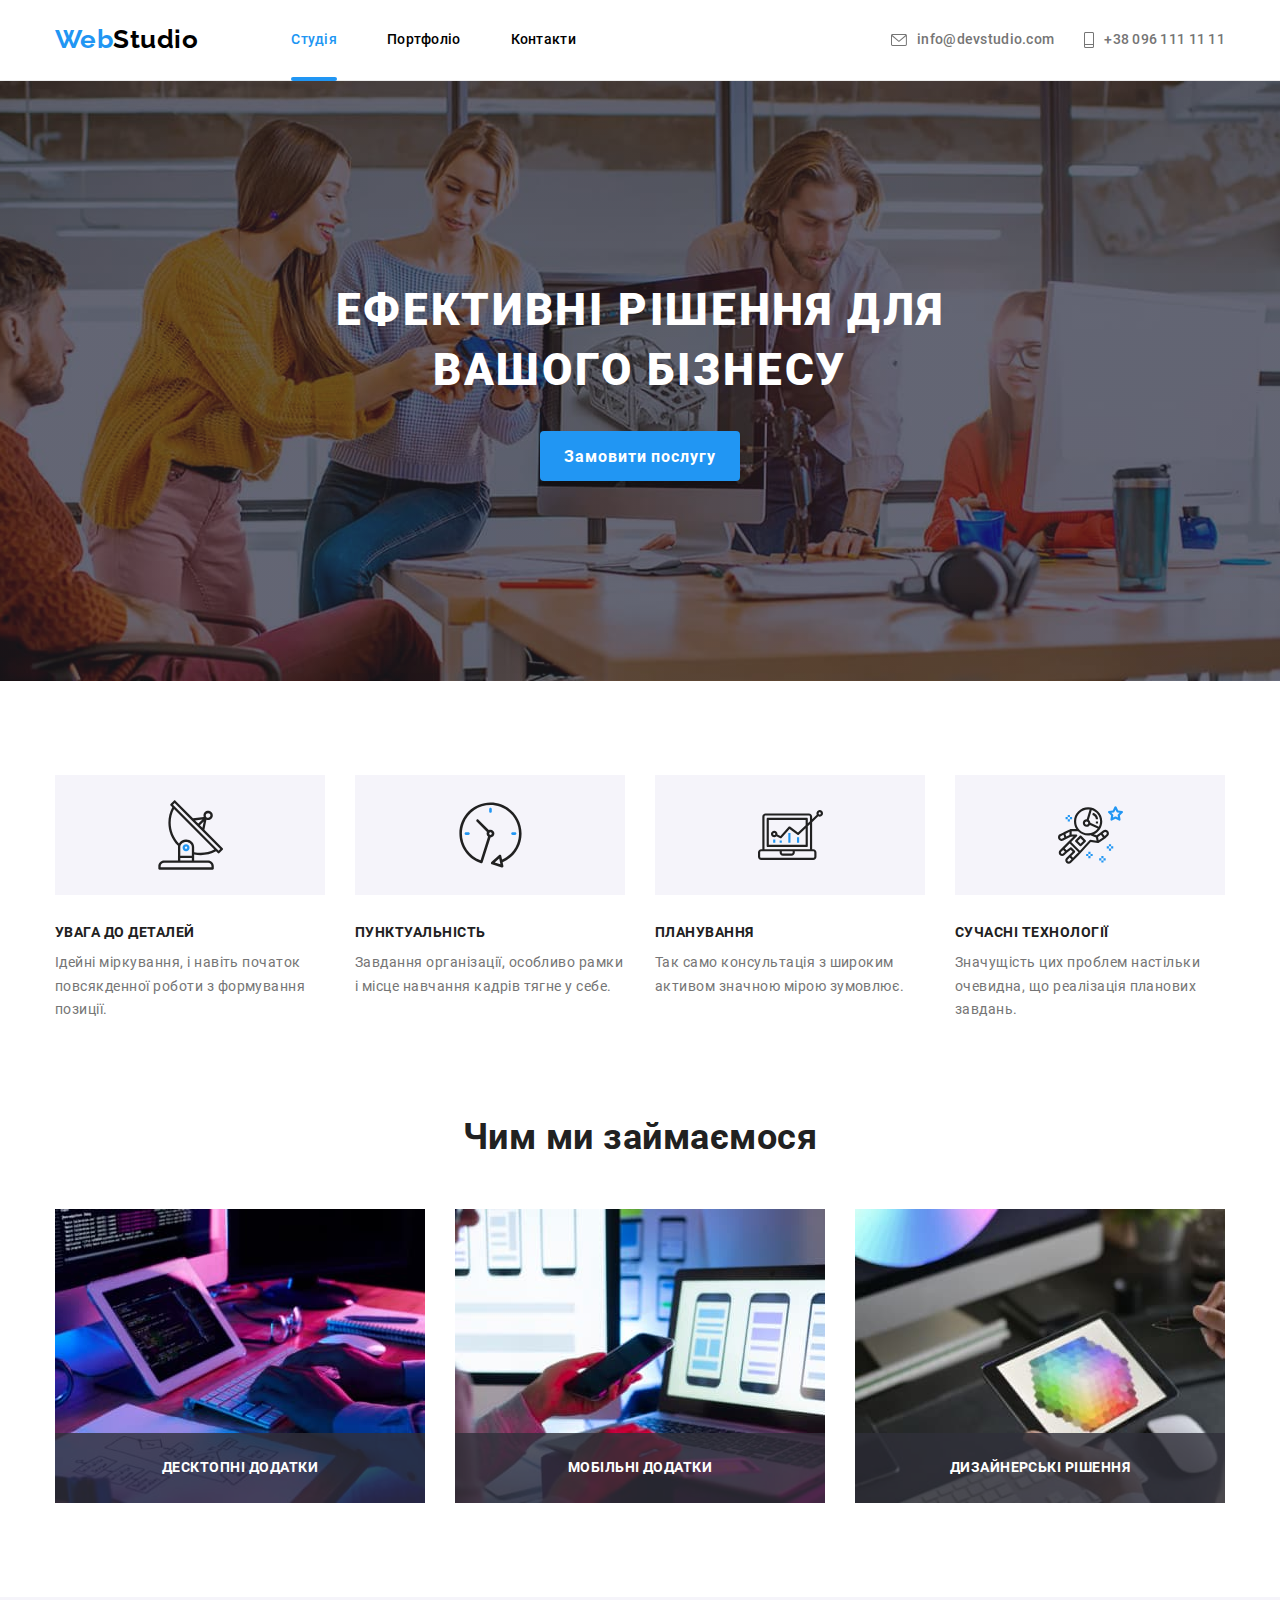
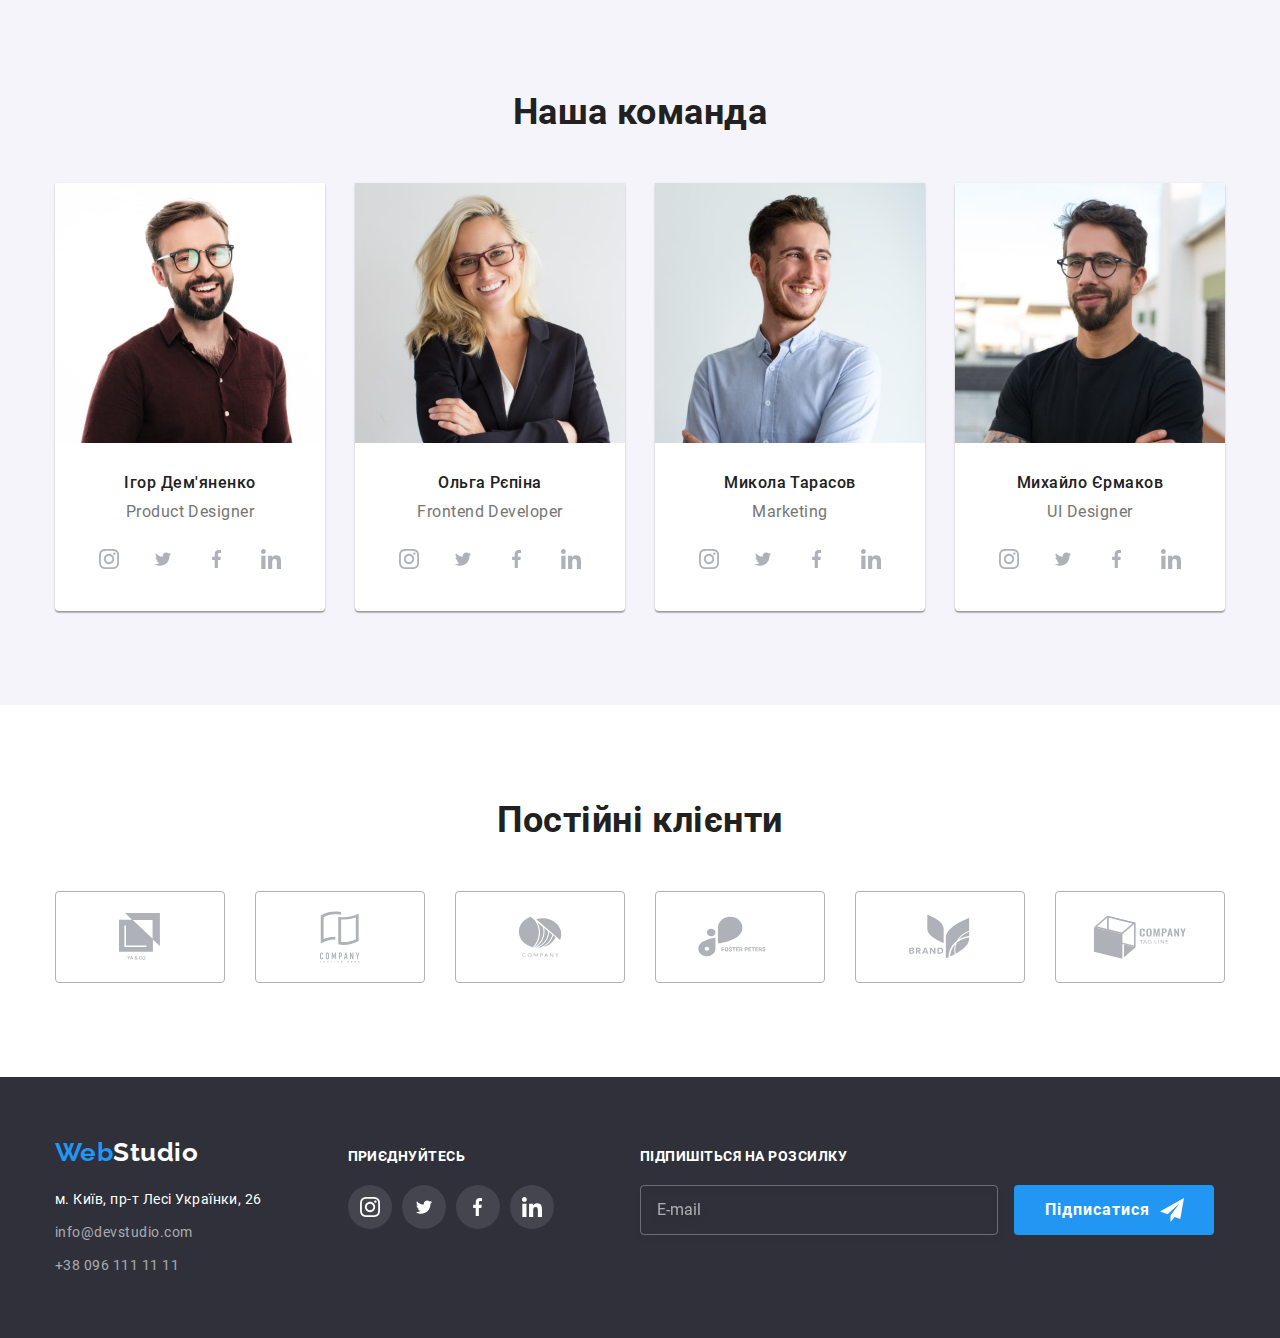
==== commit 93dac067: "index.html without adaptive pictures done" ====
--- a/index.html
+++ b/index.html
@@ -500,10 +500,10 @@
     </main>
 
     <!-- Підвал -->
-    <!-- <footer class="section footer">
+    <footer class="footer">
       <div class="container">
         <div class="footer-content">
-          <div class="footer-address">
+          <div class="footer-content-component footer-address">
             <a class="logo footer-logo text-accent link" href="./index.html">
               <span class="logo__part logo__part--accent">Web</span
               ><span class="logo__part logo__part--white">Studio</span>
@@ -533,7 +533,7 @@
             </address>
           </div>
 
-          <div class="footer-social-links">
+          <div class="footer-content-component footer-social-links">
             <h3 class="footer-subheading">Приєднуйтесь</h3>
             <ul class="footer-social-list">
               <li class="footer-social-item">
@@ -567,7 +567,7 @@
             </ul>
           </div>
 
-          <div class="footer-form-subscription">
+          <div class="footer-content-component footer-form-subscription">
             <form class="footer-form">
               <label class="footer-form-label">
                 <span class="footer-subheading">Підпишіться на розсилку</span>
@@ -592,7 +592,7 @@
           </div>
         </div>
       </div>
-    </footer> -->
+    </footer>
 
     <!-- <div class="clients-backdrop is-hidden" data-modal> -->
     <div class="clients-backdrop is-hidden" data-modal>
--- a/css/main.min.css
+++ b/css/main.min.css
@@ -1 +1 @@
-:root{--primary-color: #212121;--secondary-color: #757575;--secondary-sub-color: #ffffff99;--accent-primary-color: #2196f3;--primary-background-color: #ffffff;--secondary-background-color: #2f303a;--primary-white-color: #ffffff;--primary-black-color: #000000;--logo-text-font: "Raleway", sans-serif;--primary-gap: 30px;--primary-icon-color: #afb1b8;--default-cubic-bezier: cubic-bezier(0.4, 0, 0.2, 1);--default-letter-spacing: 0.03em}.visually-hidden{position:absolute;width:1px;height:1px;margin:-1px;border:0;padding:0;white-space:nowrap;-webkit-clip-path:inset(100%);clip-path:inset(100%);clip:rect(0 0 0 0);overflow:hidden}.is-hidden{opacity:0;visibility:hidden;pointer-events:none}/*! modern-normalize v1.1.0 | MIT License | https://github.com/sindresorhus/modern-normalize */*,::before,::after{-webkit-box-sizing:border-box;box-sizing:border-box}html{-moz-tab-size:4;-o-tab-size:4;tab-size:4}html{line-height:1.15;-webkit-text-size-adjust:100%}body{margin:0}body{font-family:system-ui,-apple-system,"Segoe UI",Roboto,Helvetica,Arial,sans-serif,"Apple Color Emoji","Segoe UI Emoji"}hr{height:0;color:inherit}abbr[title]{-webkit-text-decoration:underline dotted;text-decoration:underline dotted}b,strong{font-weight:bolder}code,kbd,samp,pre{font-family:ui-monospace,SFMono-Regular,Consolas,"Liberation Mono",Menlo,monospace;font-size:1em}small{font-size:80%}sub,sup{font-size:75%;line-height:0;position:relative;vertical-align:baseline}sub{bottom:-0.25em}sup{top:-0.5em}table{text-indent:0;border-color:inherit}button,input,optgroup,select,textarea{font-family:inherit;font-size:100%;line-height:1.15;margin:0}button,select{text-transform:none}button,[type=button],[type=reset],[type=submit]{-webkit-appearance:button}::-moz-focus-inner{border-style:none;padding:0}:-moz-focusring{outline:1px dotted ButtonText}:-moz-ui-invalid{box-shadow:none}legend{padding:0}progress{vertical-align:baseline}::-webkit-inner-spin-button,::-webkit-outer-spin-button{height:auto}[type=search]{-webkit-appearance:textfield;outline-offset:-2px}::-webkit-search-decoration{-webkit-appearance:none}::-webkit-file-upload-button{-webkit-appearance:button;font:inherit}summary{display:list-item}h1,h2,h3,h4,h5,h6,p{margin:0;padding:0}ul{margin:0;padding:0;list-style:none}textarea{resize:none}body.no-scroll{overflow:hidden}img{display:block;max-width:100%;height:auto}.link{text-decoration:none}body{font-family:"Roboto",sans-serif;letter-spacing:var(--default-letter-spacing);color:var(--primary-color)}@font-face{font-family:"Raleway";font-style:normal;font-weight:700;src:local(""),url("../fonts/raleway-v28-latin-700.woff2") format("woff2"),url("../fonts/raleway-v28-latin-700.woff") format("woff")}@font-face{font-family:"Roboto";font-style:normal;font-weight:400;src:local(""),url("../fonts/roboto-v30-latin_cyrillic-ext_cyrillic-regular.woff2") format("woff2"),url("../fonts/roboto-v30-latin_cyrillic-ext_cyrillic-regular.woff") format("woff")}@font-face{font-family:"Roboto";font-style:normal;font-weight:500;src:local(""),url("../fonts/roboto-v30-latin_cyrillic-ext_cyrillic-500.woff2") format("woff2"),url("../fonts/roboto-v30-latin_cyrillic-ext_cyrillic-500.woff") format("woff")}@font-face{font-family:"Roboto";font-style:normal;font-weight:700;src:local(""),url("../fonts/roboto-v30-latin_cyrillic-ext_cyrillic-700.woff2") format("woff2"),url("../fonts/roboto-v30-latin_cyrillic-ext_cyrillic-700.woff") format("woff")}@font-face{font-family:"Roboto";font-style:normal;font-weight:900;src:local(""),url("../fonts/roboto-v30-latin_cyrillic-ext_cyrillic-900.woff2") format("woff2"),url("../fonts/roboto-v30-latin_cyrillic-ext_cyrillic-900.woff") format("woff")}.flex-center{display:-webkit-box;display:-ms-flexbox;display:flex;-webkit-box-pack:center;-ms-flex-pack:center;justify-content:center}.btn,.btn--small-alt,.btn--hover-effect{min-width:200px;height:50px;padding-block:10px;font-family:inherit;font-weight:700;font-size:16px;line-height:1.88;text-align:center;letter-spacing:.06em;-webkit-transition:background-color 250ms var(--default-cubic-bezier),color 250ms var(--default-cubic-bezier);-o-transition:background-color 250ms var(--default-cubic-bezier),color 250ms var(--default-cubic-bezier);transition:background-color 250ms var(--default-cubic-bezier),color 250ms var(--default-cubic-bezier);color:var(--primary-white-color);background-color:var(--accent-primary-color);border:1px solid rgba(0,0,0,0);border-radius:4px;cursor:pointer}@media screen and (min-width: 1200px){.btn,.btn--small-alt,.btn--hover-effect{padding-inline:16px}}.btn--db{display:block}.btn--df{display:-webkit-box;display:-ms-flexbox;display:flex}.btn--dif{display:-webkit-inline-box;display:-ms-inline-flexbox;display:inline-flex}.btn--flex-center{-webkit-box-pack:center;-ms-flex-pack:center;justify-content:center;-webkit-box-align:center;-ms-flex-align:center;align-items:center}.btn--gap{gap:12px}@media screen and (min-width: 1200px){.btn--gap{gap:10px}}.btn--margin-inline-auto{margin-left:auto;margin-right:auto}.btn--hover-effect:hover,.btn--hover-effect:focus{background-color:var(--primary-white-color);color:var(--accent-primary-color)}.btn--shadow-persistent{-webkit-box-shadow:0px 4px 4px rgba(0,0,0,.15);box-shadow:0px 4px 4px rgba(0,0,0,.15)}.btn--shadow-on-hover{-webkit-transition:background-color 250ms var(--default-cubic-bezier),color 250ms var(--default-cubic-bezier),-webkit-box-shadow 250ms var(--default-cubic-bezier);transition:background-color 250ms var(--default-cubic-bezier),color 250ms var(--default-cubic-bezier),-webkit-box-shadow 250ms var(--default-cubic-bezier);-o-transition:background-color 250ms var(--default-cubic-bezier),color 250ms var(--default-cubic-bezier),box-shadow 250ms var(--default-cubic-bezier);transition:background-color 250ms var(--default-cubic-bezier),color 250ms var(--default-cubic-bezier),box-shadow 250ms var(--default-cubic-bezier);transition:background-color 250ms var(--default-cubic-bezier),color 250ms var(--default-cubic-bezier),box-shadow 250ms var(--default-cubic-bezier),-webkit-box-shadow 250ms var(--default-cubic-bezier)}.btn--shadow-on-hover:hover,.btn--shadow-on-hover:focus{-webkit-box-shadow:0px 4px 4px rgba(0,0,0,.15);box-shadow:0px 4px 4px rgba(0,0,0,.15)}.btn--transparent{color:#000;background-color:none;border:none;border-radius:0}.btn--small-alt{min-width:25px;height:38px;padding-inline:22px;padding-block:0px;font-weight:500;line-height:1.62;letter-spacing:normal;-webkit-transition:background-color 250ms var(--default-cubic-bezier),color 250ms var(--default-cubic-bezier),-webkit-box-shadow 250ms var(--default-cubic-bezier);transition:background-color 250ms var(--default-cubic-bezier),color 250ms var(--default-cubic-bezier),-webkit-box-shadow 250ms var(--default-cubic-bezier);-o-transition:background-color 250ms var(--default-cubic-bezier),color 250ms var(--default-cubic-bezier),box-shadow 250ms var(--default-cubic-bezier);transition:background-color 250ms var(--default-cubic-bezier),color 250ms var(--default-cubic-bezier),box-shadow 250ms var(--default-cubic-bezier);transition:background-color 250ms var(--default-cubic-bezier),color 250ms var(--default-cubic-bezier),box-shadow 250ms var(--default-cubic-bezier),-webkit-box-shadow 250ms var(--default-cubic-bezier);color:var(--primary-color);background-color:#f5f4fa}.btn--small-alt:not(.btn--transparent):hover,.btn--small-alt:not(.btn--transparent):focus{background-color:var(--accent-primary-color);color:var(--primary-white-color);-webkit-box-shadow:0px 3px 1px rgba(0,0,0,.1),0px 1px 2px rgba(0,0,0,.08),0px 2px 2px rgba(0,0,0,.12);box-shadow:0px 3px 1px rgba(0,0,0,.1),0px 1px 2px rgba(0,0,0,.08),0px 2px 2px rgba(0,0,0,.12)}.container{width:100%;margin-inline:auto;padding-inline:15px;outline:1px solid tomato}@media screen and (min-width: 480px){.container{max-width:480px}}@media screen and (min-width: 768px){.container{max-width:768px}}@media screen and (min-width: 1200px){.container{max-width:1200px}}.section{padding-block:60px}@media screen and (min-width: 1200px){.section{padding-block:94px}}.section__title{margin-bottom:30px;font-size:28px;line-height:1.18;text-align:center}@media screen and (min-width: 1200px){.section__title{margin-bottom:50px;font-size:36px;line-height:1.17}}.clients-backdrop{position:fixed;top:0;left:0;width:100%;height:100%;-webkit-transition:opacity 250ms var(--default-cubic-bezier),visibility 250ms var(--default-cubic-bezier);-o-transition:opacity 250ms var(--default-cubic-bezier),visibility 250ms var(--default-cubic-bezier);transition:opacity 250ms var(--default-cubic-bezier),visibility 250ms var(--default-cubic-bezier);background-color:rgba(0,0,0,.2)}.clients-backdrop.is-hidden{-webkit-transition:opacity 250ms var(--default-cubic-bezier),visibility 250ms var(--default-cubic-bezier);-o-transition:opacity 250ms var(--default-cubic-bezier),visibility 250ms var(--default-cubic-bezier);transition:opacity 250ms var(--default-cubic-bezier),visibility 250ms var(--default-cubic-bezier)}.clients-backdrop .clients-modal{position:absolute;top:50%;left:50%;padding:40px;width:calc(100% - 30px);height:609px;-webkit-transform:translate(-50%, -50%);-ms-transform:translate(-50%, -50%);transform:translate(-50%, -50%);background-color:#fff;border-radius:4px}@media screen and (min-width: 480px){.clients-backdrop .clients-modal{width:450px}}@media screen and (min-width: 1200px){.clients-backdrop .clients-modal{width:530px;height:580px}}.modal-btn-close{position:absolute;top:8px;right:8px;display:-webkit-box;display:-ms-flexbox;display:flex;-webkit-box-pack:center;-ms-flex-pack:center;justify-content:center;-webkit-box-align:center;-ms-flex-align:center;align-items:center;width:30px;height:30px;background-color:var(--primary-background-color);border:1px solid rgba(0,0,0,.1);border-radius:50%;cursor:pointer}.modal-btn-close:hover .modal-btn-icon,.modal-btn-close:focus .modal-btn-icon{fill:var(--accent-primary-color)}.modal-title{margin-bottom:12px;font-weight:700;font-size:20px;line-height:1.5;text-align:center;color:var(--primary-color)}@media screen and (min-width: 1200px){.modal-title{line-height:1.15}}.modal-form-wrap{display:-webkit-box;display:-ms-flexbox;display:flex;-webkit-box-orient:vertical;-webkit-box-direction:normal;-ms-flex-direction:column;flex-direction:column;gap:10px;margin-bottom:20px}.modal-form-field-wrap{position:relative}.modal-form-field{display:-webkit-box;display:-ms-flexbox;display:flex;-webkit-box-pack:center;-ms-flex-pack:center;justify-content:center;-webkit-box-align:center;-ms-flex-align:center;align-items:center;gap:8px;margin-bottom:30px}.modal-form-flex-field{display:-webkit-box;display:-ms-flexbox;display:flex;-webkit-box-orient:vertical;-webkit-box-direction:normal;-ms-flex-direction:column;flex-direction:column;gap:4px}.modal-form-text{font-size:12px;line-height:1.17;letter-spacing:.01em;color:#757575}.modal-form-input{display:block;width:100%;height:40px;padding-left:42px;-webkit-transition:border-color 250ms var(--default-cubic-bezier);-o-transition:border-color 250ms var(--default-cubic-bezier);transition:border-color 250ms var(--default-cubic-bezier);border:1px solid rgba(33,33,33,.2);border-radius:4px;outline:rgba(0,0,0,0)}.modal-form-input:focus{border-color:var(--accent-primary-color)}.modal-form-input:focus+.modal-form-icon{fill:var(--accent-primary-color)}.modal-form-textarea{display:block;width:100%;height:120px;padding-inline:16px;padding-block:12px;font-size:12px;line-height:1.17;letter-spacing:.01em;-webkit-transition:border-color 250ms var(--default-cubic-bezier);-o-transition:border-color 250ms var(--default-cubic-bezier);transition:border-color 250ms var(--default-cubic-bezier);border:1px solid rgba(33,33,33,.2);border-radius:4px;outline:rgba(0,0,0,0)}.modal-form-textarea:focus{border-color:var(--accent-primary-color)}.modal-form-textarea::-webkit-input-placeholder{font-size:14px;line-height:1.14;letter-spacing:.01em;color:rgba(117,117,117,.5)}.modal-form-textarea::-moz-placeholder{font-size:14px;line-height:1.14;letter-spacing:.01em;color:rgba(117,117,117,.5)}.modal-form-textarea:-ms-input-placeholder{font-size:14px;line-height:1.14;letter-spacing:.01em;color:rgba(117,117,117,.5)}.modal-form-textarea::-ms-input-placeholder{font-size:14px;line-height:1.14;letter-spacing:.01em;color:rgba(117,117,117,.5)}.modal-form-textarea::placeholder{font-size:14px;line-height:1.14;letter-spacing:.01em;color:rgba(117,117,117,.5)}@media screen and (min-width: 1200px){.modal-form-textarea::-webkit-input-placeholder{font-size:12px;line-height:1.17}.modal-form-textarea::-moz-placeholder{font-size:12px;line-height:1.17}.modal-form-textarea:-ms-input-placeholder{font-size:12px;line-height:1.17}.modal-form-textarea::-ms-input-placeholder{font-size:12px;line-height:1.17}.modal-form-textarea::placeholder{font-size:12px;line-height:1.17}}.modal-form-icon{position:absolute;top:50%;left:12px;-webkit-transform:translateY(-50%);-ms-transform:translateY(-50%);transform:translateY(-50%);-webkit-transition:fill 250ms var(--default-cubic-bezier);-o-transition:fill 250ms var(--default-cubic-bezier);transition:fill 250ms var(--default-cubic-bezier);pointer-events:none}.modal-form-icon-wrap{display:inline-block;width:16px;height:15px;-webkit-transition:background-color 250ms var(--default-cubic-bezier),border-color 250ms var(--default-cubic-bezier);-o-transition:background-color 250ms var(--default-cubic-bezier),border-color 250ms var(--default-cubic-bezier);transition:background-color 250ms var(--default-cubic-bezier),border-color 250ms var(--default-cubic-bezier);border:2px solid #000;border-radius:2px}.modal-form-icon-inline{position:relative;top:-2px;left:-2px;fill:var(--primary-white-color);background-color:rgba(0,0,0,0);outline:rgba(0,0,0,0)}.modal-form-icon-inline:focus{outline:2px solid #000}.modal-form-checkbox:checked+.modal-form-icon-wrap{background-color:var(--accent-primary-color);border-color:rgba(0,0,0,0)}.modal-form-agreement{color:var(--secondary-color);font-size:12px;line-height:1.17}@media screen and (min-width: 1200px){.modal-form-agreement{font-size:14px;line-height:1.71}}.modal-form-agreement a{color:var(--accent-primary-color)}.logo{font-family:var(--logo-text-font);font-weight:700;font-size:20px;line-height:1.17;color:var(--accent-primary-color)}@media screen and (min-width: 480px){.logo{font-size:24px}}@media screen and (min-width: 1200px){.logo{font-size:26px;line-height:1.2}}.logo__part--white{color:var(--primary-white-color)}.logo__part--black{color:var(--primary-black-color)}.logo__part--accent{color:var(--accent-primary-color)}.btn-menu{width:40px;height:40px;padding:0;margin:0;color:var(--primary-color);background:none;border:none;cursor:pointer}.btn-menu--center--inner{display:-webkit-box;display:-ms-flexbox;display:flex;-webkit-box-pack:center;-ms-flex-pack:center;justify-content:center;-webkit-box-align:center;-ms-flex-align:center;align-items:center}.btn-menu__icon{fill:currentColor}.mobile-menu{-webkit-transition:opacity 250ms var(--default-cubic-bezier);-o-transition:opacity 250ms var(--default-cubic-bezier);transition:opacity 250ms var(--default-cubic-bezier);position:fixed;top:0;left:0;display:-webkit-box;display:-ms-flexbox;display:flex;-webkit-box-orient:vertical;-webkit-box-direction:normal;-ms-flex-direction:column;flex-direction:column;-webkit-box-pack:justify;-ms-flex-pack:justify;justify-content:space-between;height:100%;padding-block:48px;padding-inline:40px;background-color:#fff;overflow:auto}@media screen and (max-width: 319px){.mobile-menu{width:320px}}@media screen and (min-width: 320px){.mobile-menu{width:100%}}@media screen and (min-width: 768px){.mobile-menu{display:none}}.mobile-menu__btn{position:absolute;top:10px;right:15px;-webkit-transition:color 250ms var(--default-cubic-bezier);-o-transition:color 250ms var(--default-cubic-bezier);transition:color 250ms var(--default-cubic-bezier);color:#000}.mobile-menu__btn:hover,.mobile-menu__btn:focus{color:var(--accent-primary-color)}.mobile-menu__first-part{margin-bottom:60px}.mobile-menu__soc-list{display:-webkit-box;display:-ms-flexbox;display:flex;-webkit-box-align:center;-ms-flex-align:center;align-items:center;-ms-flex-wrap:wrap;flex-wrap:wrap;row-gap:10px}.mobile-menu__soc-item:first-child{padding-left:0}.mobile-menu__soc-item:not(:last-child){padding-right:10px;margin-right:10px;border-right:1px solid rgba(33,33,33,.2)}.mobile-menu__soc-link{font-weight:500;font-size:18px;line-height:1.22;letter-spacing:.02em;color:var(--accent-primary-color)}.clients-list{display:-webkit-box;display:-ms-flexbox;display:flex;-ms-flex-wrap:wrap;flex-wrap:wrap;gap:30px}.clients-item{width:calc((100% - var(--primary-gap) * (2 - 1)) / 2)}@media screen and (min-width: 768px){.clients-item{width:calc((100% - var(--primary-gap) * (3 - 1)) / 3)}}@media screen and (min-width: 1200px){.clients-item{width:calc((100% - var(--primary-gap) * (6 - 1)) / 6)}}.clients-item-link{display:-webkit-box;display:-ms-flexbox;display:flex;-webkit-box-pack:center;-ms-flex-pack:center;justify-content:center;-webkit-box-align:center;-ms-flex-align:center;align-items:center;min-width:100%;height:92px;-webkit-transition:border-color 250ms var(--default-cubic-bezier),color 250ms var(--default-cubic-bezier);-o-transition:border-color 250ms var(--default-cubic-bezier),color 250ms var(--default-cubic-bezier);transition:border-color 250ms var(--default-cubic-bezier),color 250ms var(--default-cubic-bezier);border:1px solid var(--primary-icon-color);border-radius:4px;color:var(--primary-icon-color);cursor:pointer}.clients-item-link:hover,.clients-item-link:focus{border-color:var(--accent-primary-color);color:var(--accent-primary-color)}.clients-item-link:active{border-color:var(--primary-icon-color);color:var(--primary-icon-color)}.clients-icon{fill:currentColor}@media screen and (min-width: 1200px){.features{padding-bottom:0}}.features-list{display:-webkit-box;display:-ms-flexbox;display:flex;-ms-flex-wrap:wrap;flex-wrap:wrap;gap:var(--primary-gap)}@media screen and (max-width: 767px){.features-list{-webkit-box-orient:vertical;-webkit-box-direction:normal;-ms-flex-direction:column;flex-direction:column}}.features-list__item{width:calc((100% - var(--primary-gap) * (1 - 1)) / 1)}@media screen and (min-width: 768px){.features-list__item{width:calc((100% - var(--primary-gap) * (2 - 1)) / 2)}}@media screen and (min-width: 1200px){.features-list__item{width:calc((100% - var(--primary-gap) * (4 - 1)) / 4)}}.features__title{padding-bottom:10px;font-size:14px;line-height:1.14;text-transform:uppercase}@media screen and (max-width: 767px){.features__title{text-align:center}}.features__text{font-size:14px;line-height:1.71;color:var(--secondary-color)}.features__icon-container{display:-webkit-box;display:-ms-flexbox;display:flex;-webkit-box-pack:center;-ms-flex-pack:center;justify-content:center;-webkit-box-align:center;-ms-flex-align:center;align-items:center;min-width:100%;height:120px;margin-bottom:30px;background-color:#f5f4fa}.footer{background-color:var(--secondary-background-color)}.footer-logo{display:inline-block;padding-bottom:20px}.footer-text{display:inline-block;font-style:normal;font-size:14px;line-height:1.71}.footer-direction{margin-bottom:9px;color:var(--primary-white-color)}.footer-item{margin-bottom:9px}.footer-item:last-child{margin-bottom:0}.footer-item-link{-webkit-transition:color 250ms var(--default-cubic-bezier);-o-transition:color 250ms var(--default-cubic-bezier);transition:color 250ms var(--default-cubic-bezier);color:var(--secondary-sub-color)}.footer-item-link:hover,.footer-item-link:focus{color:var(--accent-primary-color)}.footer-item-link:active{color:var(--secondary-sub-color)}.footer-address{-webkit-box-flex:1;-ms-flex-positive:1;flex-grow:1}@media screen and (max-width: 1199px){.footer-address{text-align:center}}.footer-social-links{-webkit-box-flex:1;-ms-flex-positive:1;flex-grow:1;margin-top:12px;margin-inline:auto;text-align:center}.footer-social-text{padding-bottom:20px;font-weight:700;font-size:14px;line-height:1.14;text-transform:uppercase;color:#fff}.footer-social-list{display:-webkit-box;display:-ms-flexbox;display:flex;gap:10px}.footer-social-link{display:-webkit-box;display:-ms-flexbox;display:flex;-webkit-box-pack:center;-ms-flex-pack:center;justify-content:center;-webkit-box-align:center;-ms-flex-align:center;align-items:center;width:44px;height:44px;-webkit-transition:background-color 250ms var(--default-cubic-bezier);-o-transition:background-color 250ms var(--default-cubic-bezier);transition:background-color 250ms var(--default-cubic-bezier);border-radius:50%;background-color:rgba(255,255,255,.1);color:#fff;cursor:pointer}.footer-social-link:hover,.footer-social-link:focus{background-color:var(--accent-primary-color)}.footer-social-link:active{background-color:rgba(255,255,255,.1)}.footer-social-icon{fill:currentColor}.footer-form{display:-webkit-box;display:-ms-flexbox;display:flex;-webkit-box-orient:vertical;-webkit-box-direction:normal;-ms-flex-direction:column;flex-direction:column;-webkit-box-align:center;-ms-flex-align:center;align-items:center;gap:20px}.footer-form-subscription{display:-webkit-box;display:-ms-flexbox;display:flex;-webkit-box-orient:vertical;-webkit-box-direction:normal;-ms-flex-direction:column;flex-direction:column;margin-top:12px;margin-inline:auto;text-align:center}.footer-form-label{width:auto}.footer-subheading{display:block;padding-bottom:20px;font-weight:700;font-size:14px;line-height:1.14;text-transform:uppercase;color:var(--primary-white-color)}.footer-form-input{min-width:450px;height:50px;margin-right:12px;padding-left:16px;background-color:rgba(0,0,0,0);border:1px solid rgba(255,255,255,.3);border-radius:4px;-webkit-filter:drop-shadow(0px 4px 4px rgba(0, 0, 0, 0.15));filter:drop-shadow(0px 4px 4px rgba(0, 0, 0, 0.15));color:rgba(255,255,255,.6)}.footer-form-input::-webkit-input-placeholder{font-size:16px;line-height:1.25;color:rgba(255,255,255,.6)}.footer-form-input::-moz-placeholder{font-size:16px;line-height:1.25;color:rgba(255,255,255,.6)}.footer-form-input:-ms-input-placeholder{font-size:16px;line-height:1.25;color:rgba(255,255,255,.6)}.footer-form-input::-ms-input-placeholder{font-size:16px;line-height:1.25;color:rgba(255,255,255,.6)}.footer-form-input::placeholder{font-size:16px;line-height:1.25;color:rgba(255,255,255,.6)}@media screen and (max-width: 480px){.footer-form-input{width:100%}}.footer-form-icon{fill:currentColor}.header{-webkit-box-sizing:inherit;box-sizing:inherit;border-bottom:1px solid #ececec}.header__content{display:-webkit-box;display:-ms-flexbox;display:flex;-webkit-box-pack:justify;-ms-flex-pack:justify;justify-content:space-between;-webkit-box-align:center;-ms-flex-align:center;align-items:center;height:60px}@media screen and (min-width: 768px){.header__content{height:80px}}.header__standard-menu-container{display:-webkit-box;display:-ms-flexbox;display:flex;-webkit-box-align:center;-ms-flex-align:center;align-items:center;width:100%}@media screen and (max-width: 767px){.header__standard-menu-container{display:none}}.header__mobile-menu-container{display:-webkit-box;display:-ms-flexbox;display:flex;-webkit-box-pack:justify;-ms-flex-pack:justify;justify-content:space-between;-webkit-box-align:center;-ms-flex-align:center;align-items:center;width:100%}@media screen and (min-width: 768px){.header__mobile-menu-container{display:none}}@media screen and (min-width: 768px){.header__logo{margin-right:88px}}@media screen and (min-width: 1200px){.header__logo{margin-right:93px}}@media screen and (min-width: 768px){.header__btn-menu{display:none}}.nav-list,.addr-list{display:-webkit-box;display:-ms-flexbox;display:flex}@media screen and (max-width: 767px){.nav-list,.addr-list{-webkit-box-orient:vertical;-webkit-box-direction:normal;-ms-flex-direction:column;flex-direction:column;gap:32px}}@media screen and (min-width: 768px){.nav-list,.addr-list{gap:50px}}.nav-list__item{position:relative}.nav-list__link,.addr-list__link{font-weight:500;font-size:40px;line-height:1.17;letter-spacing:.02em;-webkit-transition:color 250ms var(--default-cubic-bezier);-o-transition:color 250ms var(--default-cubic-bezier);transition:color 250ms var(--default-cubic-bezier);color:var(--secondary-color);color:var(--primary-black-color)}.nav-list__link:hover,.addr-list__link:hover,.nav-list__link:focus,.addr-list__link:focus{color:var(--accent-primary-color)}.nav-list__link:active,.addr-list__link:active{color:var(--primary-black-color)}.nav-list__link--current{color:var(--accent-primary-color)}.nav-list__link--gray{color:var(--secondary-color)}@media screen and (min-width: 768px){.nav-list__link,.addr-list__link{display:block;-ms-flex-item-align:center;align-self:center;padding-block:32px;font-size:14px;line-height:1.14}.nav-list__link--current::after{content:"";position:absolute;bottom:-1px;left:0;display:block;width:100%;height:4px;background:var(--accent-primary-color);border-radius:2px}}@media screen and (max-width: 767px){.addr-list{display:-webkit-box;display:-ms-flexbox;display:flex;-webkit-box-orient:vertical;-webkit-box-direction:reverse;-ms-flex-direction:column-reverse;flex-direction:column-reverse;gap:32px;margin-bottom:64px}}@media screen and (min-width: 768px){.addr-list{-webkit-box-orient:vertical;-webkit-box-direction:normal;-ms-flex-direction:column;flex-direction:column;gap:10px}}@media screen and (min-width: 1200px){.addr-list{-webkit-box-orient:horizontal;-webkit-box-direction:normal;-ms-flex-direction:row;flex-direction:row;gap:30px}}.addr-list--right{margin-left:auto}.addr-list__item{display:-webkit-box;display:-ms-flexbox;display:flex;gap:30px;-webkit-box-align:baseline;-ms-flex-align:baseline;align-items:baseline}.addr-list__link{display:-webkit-box;display:-ms-flexbox;display:flex;-webkit-box-align:center;-ms-flex-align:center;align-items:center;gap:8px;padding-block:0px;color:var(--secondary-color)}@media screen and (max-width: 767px){.addr-list__item:last-child>.addr-list__link{font-size:34px;color:var(--accent-primary-color)}}@media screen and (min-width: 768px){.addr-list__link{gap:10px;font-size:12px}}@media screen and (min-width: 1200px){.addr-list__link{font-size:14px}}.addr-list__icon{display:none}@media screen and (min-width: 768px){.addr-list__icon{display:inline-block;fill:currentColor}}.hero{max-width:767px;margin:0 auto;padding-block:118px;background-image:-webkit-gradient(linear, left top, left bottom, from(rgba(47, 48, 58, 0.4)), to(rgba(47, 48, 58, 0.4))),url("../images/index/hero-bg.jpg");background-image:-o-linear-gradient(rgba(47, 48, 58, 0.4), rgba(47, 48, 58, 0.4)),url("../images/index/hero-bg.jpg");background-image:linear-gradient(rgba(47, 48, 58, 0.4), rgba(47, 48, 58, 0.4)),url("../images/index/hero-bg.jpg");background-repeat:no-repeat;background-position:center;background-size:auto}@media screen and (min-width: 768px){.hero{max-width:1199px}}@media screen and (min-width: 1200px){.hero{max-width:1600px;padding-block:200px}}.hero__title{margin-left:auto;margin-right:auto;margin-bottom:30px;max-width:360px;font-weight:900;font-size:26px;line-height:1.62;letter-spacing:.06em;text-transform:uppercase;text-align:center;color:var(--primary-white-color)}@media screen and (min-width: 1200px){.hero__title{width:696px;font-size:44px;line-height:1.36}}@media screen and (max-width: 1199px){.ourworks{display:none}}@media screen and (min-width: 1200px){.ourworks__list{display:-webkit-box;display:-ms-flexbox;display:flex;-ms-flex-wrap:wrap;flex-wrap:wrap;gap:var(--primary-gap)}.ourworks-list__item{position:relative;width:calc((100% - var(--primary-gap) * (3 - 1)) / 3);height:294px}.ourworks__img{display:block;width:100%;height:100%}.ourworks__text{position:absolute;bottom:0;display:block;width:100%;padding-top:27px;padding-bottom:27px;font-weight:700;font-size:14px;line-height:1.14;text-align:center;text-transform:uppercase;color:var(--primary-white-color);background-color:rgba(47,48,58,.8)}}.team{background-color:#f5f4fa}.team-list{display:-webkit-box;display:-ms-flexbox;display:flex;-ms-flex-wrap:wrap;flex-wrap:wrap;gap:var(--primary-gap)}@media screen and (max-width: 767px){.team-list{-webkit-box-orient:vertical;-webkit-box-direction:normal;-ms-flex-direction:column;flex-direction:column}}.team-item{width:calc((100% - var(--primary-gap) * (1 - 1)) / 1);min-height:428px;background-color:#fff;-webkit-box-shadow:0px 1px 3px rgba(0,0,0,.12),0px 1px 1px rgba(0,0,0,.14),0px 2px 1px rgba(0,0,0,.2);box-shadow:0px 1px 3px rgba(0,0,0,.12),0px 1px 1px rgba(0,0,0,.14),0px 2px 1px rgba(0,0,0,.2);border-radius:0px 0px 4px 4px}@media screen and (min-width: 768px){.team-item{width:calc((100% - var(--primary-gap) * (2 - 1)) / 2)}}@media screen and (min-width: 1200px){.team-item{width:calc((100% - var(--primary-gap) * (4 - 1)) / 4)}}.team-social-list{display:-webkit-box;display:-ms-flexbox;display:flex;-ms-flex-wrap:wrap;flex-wrap:wrap;-webkit-box-pack:center;-ms-flex-pack:center;justify-content:center;gap:10px;padding-inline:32px;margin-top:16px}.team-social-link{display:-webkit-box;display:-ms-flexbox;display:flex;-webkit-box-pack:center;-ms-flex-pack:center;justify-content:center;-webkit-box-align:center;-ms-flex-align:center;align-items:center;width:44px;height:44px;-webkit-transition:background-color 250ms var(--default-cubic-bezier),color 250ms var(--default-cubic-bezier);-o-transition:background-color 250ms var(--default-cubic-bezier),color 250ms var(--default-cubic-bezier);transition:background-color 250ms var(--default-cubic-bezier),color 250ms var(--default-cubic-bezier);border-radius:50%;color:var(--primary-icon-color);cursor:pointer}.team-social-link:hover,.team-social-link:focus{background-color:var(--accent-primary-color);color:#fff}.team-social-link:active{color:var(--primary-icon-color);background-color:rgba(0,0,0,0)}.team-social-icon{fill:currentColor}.team-content{display:block;padding-top:30px;padding-bottom:30px;text-align:center}.team-item-title{margin-bottom:10px;font-weight:500;font-size:16px;line-height:1.19;text-align:center}.team-item-text{font-size:16px;line-height:1.19;text-align:center;color:var(--secondary-color)}.works-filter-list{display:-webkit-box;display:-ms-flexbox;display:flex;-ms-flex-wrap:wrap;flex-wrap:wrap;-webkit-box-pack:center;-ms-flex-pack:center;justify-content:center;gap:8px;margin-bottom:50px}.works-gallery-list{display:-webkit-box;display:-ms-flexbox;display:flex;-ms-flex-wrap:wrap;flex-wrap:wrap;gap:var(--primary-gap)}.works-gallery-item{width:calc((100% - var(--primary-gap)*2)/3);height:404px;-webkit-transition:-webkit-box-shadow 250ms var(--default-cubic-bezier);transition:-webkit-box-shadow 250ms var(--default-cubic-bezier);-o-transition:box-shadow 250ms var(--default-cubic-bezier);transition:box-shadow 250ms var(--default-cubic-bezier);transition:box-shadow 250ms var(--default-cubic-bezier), -webkit-box-shadow 250ms var(--default-cubic-bezier)}.works-gallery-item:hover,.works-gallery-item:focus{-webkit-box-shadow:0px 1px 1px rgba(0,0,0,.12),0px 4px 4px rgba(0,0,0,.06),1px 4px 6px rgba(0,0,0,.16);box-shadow:0px 1px 1px rgba(0,0,0,.12),0px 4px 4px rgba(0,0,0,.06),1px 4px 6px rgba(0,0,0,.16)}.works-gallery-item:hover .works-gallery-overlay-text{-webkit-transform:translateY(0);-ms-transform:translateY(0);transform:translateY(0)}.works-gallery-item-wrap{position:relative;overflow:hidden}.works-gallery-img{display:block}.works-gallery-overlay-text{position:absolute;top:0;left:0;display:block;width:100%;height:100%;padding-block:63px;padding-inline:24px;font-size:18px;line-height:1.55;-webkit-transform:translateY(100%);-ms-transform:translateY(100%);transform:translateY(100%);-webkit-transition:-webkit-transform 250ms var(--default-cubic-bezier);transition:-webkit-transform 250ms var(--default-cubic-bezier);-o-transition:transform 250ms var(--default-cubic-bezier);transition:transform 250ms var(--default-cubic-bezier);transition:transform 250ms var(--default-cubic-bezier), -webkit-transform 250ms var(--default-cubic-bezier);background-color:rgba(33,150,243,.9);color:var(--primary-white-color);overflow:auto}.works-gallery-content{padding-block:20px;padding-inline:24px;--this-border-color: #eeeeee;border-right:1px solid var(--this-border-color);border-bottom:1px solid var(--this-border-color);border-left:1px solid var(--this-border-color)}.works-gallery-item-title{margin-bottom:4px;font-size:18px;line-height:2;letter-spacing:.06em;color:var(--primary-color)}.works-gallery-item-text{font-size:16px;line-height:1.88;color:var(--secondary-color)}/*# sourceMappingURL=main.min.css.map */+:root{--primary-color: #212121;--secondary-color: #757575;--secondary-sub-color: #ffffff99;--accent-primary-color: #2196f3;--primary-background-color: #ffffff;--secondary-background-color: #2f303a;--primary-white-color: #ffffff;--primary-black-color: #000000;--logo-text-font: "Raleway", sans-serif;--primary-gap: 30px;--primary-icon-color: #afb1b8;--default-cubic-bezier: cubic-bezier(0.4, 0, 0.2, 1);--default-letter-spacing: 0.03em}.visually-hidden{position:absolute;width:1px;height:1px;margin:-1px;border:0;padding:0;white-space:nowrap;-webkit-clip-path:inset(100%);clip-path:inset(100%);clip:rect(0 0 0 0);overflow:hidden}.is-hidden{opacity:0;visibility:hidden;pointer-events:none}/*! modern-normalize v1.1.0 | MIT License | https://github.com/sindresorhus/modern-normalize */*,::before,::after{-webkit-box-sizing:border-box;box-sizing:border-box}html{-moz-tab-size:4;-o-tab-size:4;tab-size:4}html{line-height:1.15;-webkit-text-size-adjust:100%}body{margin:0}body{font-family:system-ui,-apple-system,"Segoe UI",Roboto,Helvetica,Arial,sans-serif,"Apple Color Emoji","Segoe UI Emoji"}hr{height:0;color:inherit}abbr[title]{-webkit-text-decoration:underline dotted;text-decoration:underline dotted}b,strong{font-weight:bolder}code,kbd,samp,pre{font-family:ui-monospace,SFMono-Regular,Consolas,"Liberation Mono",Menlo,monospace;font-size:1em}small{font-size:80%}sub,sup{font-size:75%;line-height:0;position:relative;vertical-align:baseline}sub{bottom:-0.25em}sup{top:-0.5em}table{text-indent:0;border-color:inherit}button,input,optgroup,select,textarea{font-family:inherit;font-size:100%;line-height:1.15;margin:0}button,select{text-transform:none}button,[type=button],[type=reset],[type=submit]{-webkit-appearance:button}::-moz-focus-inner{border-style:none;padding:0}:-moz-focusring{outline:1px dotted ButtonText}:-moz-ui-invalid{box-shadow:none}legend{padding:0}progress{vertical-align:baseline}::-webkit-inner-spin-button,::-webkit-outer-spin-button{height:auto}[type=search]{-webkit-appearance:textfield;outline-offset:-2px}::-webkit-search-decoration{-webkit-appearance:none}::-webkit-file-upload-button{-webkit-appearance:button;font:inherit}summary{display:list-item}h1,h2,h3,h4,h5,h6,p{margin:0;padding:0}ul{margin:0;padding:0;list-style:none}textarea{resize:none}body.no-scroll{overflow:hidden}img{display:block;max-width:100%;height:auto}.link{text-decoration:none}body{font-family:"Roboto",sans-serif;letter-spacing:var(--default-letter-spacing);color:var(--primary-color)}@font-face{font-family:"Raleway";font-style:normal;font-weight:700;src:local(""),url("../fonts/raleway-v28-latin-700.woff2") format("woff2"),url("../fonts/raleway-v28-latin-700.woff") format("woff")}@font-face{font-family:"Roboto";font-style:normal;font-weight:400;src:local(""),url("../fonts/roboto-v30-latin_cyrillic-ext_cyrillic-regular.woff2") format("woff2"),url("../fonts/roboto-v30-latin_cyrillic-ext_cyrillic-regular.woff") format("woff")}@font-face{font-family:"Roboto";font-style:normal;font-weight:500;src:local(""),url("../fonts/roboto-v30-latin_cyrillic-ext_cyrillic-500.woff2") format("woff2"),url("../fonts/roboto-v30-latin_cyrillic-ext_cyrillic-500.woff") format("woff")}@font-face{font-family:"Roboto";font-style:normal;font-weight:700;src:local(""),url("../fonts/roboto-v30-latin_cyrillic-ext_cyrillic-700.woff2") format("woff2"),url("../fonts/roboto-v30-latin_cyrillic-ext_cyrillic-700.woff") format("woff")}@font-face{font-family:"Roboto";font-style:normal;font-weight:900;src:local(""),url("../fonts/roboto-v30-latin_cyrillic-ext_cyrillic-900.woff2") format("woff2"),url("../fonts/roboto-v30-latin_cyrillic-ext_cyrillic-900.woff") format("woff")}.flex-center{display:-webkit-box;display:-ms-flexbox;display:flex;-webkit-box-pack:center;-ms-flex-pack:center;justify-content:center}.btn,.btn--small-alt,.btn--hover-effect{-ms-flex-item-align:center;align-self:center;min-width:200px;height:50px;padding-block:10px;font-family:inherit;font-weight:700;font-size:16px;line-height:1.88;text-align:center;letter-spacing:.06em;-webkit-transition:background-color 250ms var(--default-cubic-bezier),color 250ms var(--default-cubic-bezier);-o-transition:background-color 250ms var(--default-cubic-bezier),color 250ms var(--default-cubic-bezier);transition:background-color 250ms var(--default-cubic-bezier),color 250ms var(--default-cubic-bezier);color:var(--primary-white-color);background-color:var(--accent-primary-color);border:1px solid rgba(0,0,0,0);border-radius:4px;cursor:pointer}@media screen and (min-width: 1200px){.btn,.btn--small-alt,.btn--hover-effect{padding-inline:16px}}.btn--db{display:block}.btn--df{display:-webkit-box;display:-ms-flexbox;display:flex}.btn--dif{display:-webkit-inline-box;display:-ms-inline-flexbox;display:inline-flex}.btn--flex-center{-webkit-box-pack:center;-ms-flex-pack:center;justify-content:center;-webkit-box-align:center;-ms-flex-align:center;align-items:center}.btn--gap{gap:12px}@media screen and (min-width: 1200px){.btn--gap{gap:10px}}.btn--margin-inline-auto{margin-left:auto;margin-right:auto}.btn--hover-effect:hover,.btn--hover-effect:focus{background-color:var(--primary-white-color);color:var(--accent-primary-color)}.btn--shadow-persistent{-webkit-box-shadow:0px 4px 4px rgba(0,0,0,.15);box-shadow:0px 4px 4px rgba(0,0,0,.15)}.btn--shadow-on-hover{-webkit-transition:background-color 250ms var(--default-cubic-bezier),color 250ms var(--default-cubic-bezier),-webkit-box-shadow 250ms var(--default-cubic-bezier);transition:background-color 250ms var(--default-cubic-bezier),color 250ms var(--default-cubic-bezier),-webkit-box-shadow 250ms var(--default-cubic-bezier);-o-transition:background-color 250ms var(--default-cubic-bezier),color 250ms var(--default-cubic-bezier),box-shadow 250ms var(--default-cubic-bezier);transition:background-color 250ms var(--default-cubic-bezier),color 250ms var(--default-cubic-bezier),box-shadow 250ms var(--default-cubic-bezier);transition:background-color 250ms var(--default-cubic-bezier),color 250ms var(--default-cubic-bezier),box-shadow 250ms var(--default-cubic-bezier),-webkit-box-shadow 250ms var(--default-cubic-bezier)}.btn--shadow-on-hover:hover,.btn--shadow-on-hover:focus{-webkit-box-shadow:0px 4px 4px rgba(0,0,0,.15);box-shadow:0px 4px 4px rgba(0,0,0,.15)}.btn--transparent{color:#000;background-color:none;border:none;border-radius:0}.btn--small-alt{min-width:25px;height:38px;padding-inline:22px;padding-block:0px;font-weight:500;line-height:1.62;letter-spacing:normal;-webkit-transition:background-color 250ms var(--default-cubic-bezier),color 250ms var(--default-cubic-bezier),-webkit-box-shadow 250ms var(--default-cubic-bezier);transition:background-color 250ms var(--default-cubic-bezier),color 250ms var(--default-cubic-bezier),-webkit-box-shadow 250ms var(--default-cubic-bezier);-o-transition:background-color 250ms var(--default-cubic-bezier),color 250ms var(--default-cubic-bezier),box-shadow 250ms var(--default-cubic-bezier);transition:background-color 250ms var(--default-cubic-bezier),color 250ms var(--default-cubic-bezier),box-shadow 250ms var(--default-cubic-bezier);transition:background-color 250ms var(--default-cubic-bezier),color 250ms var(--default-cubic-bezier),box-shadow 250ms var(--default-cubic-bezier),-webkit-box-shadow 250ms var(--default-cubic-bezier);color:var(--primary-color);background-color:#f5f4fa}.btn--small-alt:not(.btn--transparent):hover,.btn--small-alt:not(.btn--transparent):focus{background-color:var(--accent-primary-color);color:var(--primary-white-color);-webkit-box-shadow:0px 3px 1px rgba(0,0,0,.1),0px 1px 2px rgba(0,0,0,.08),0px 2px 2px rgba(0,0,0,.12);box-shadow:0px 3px 1px rgba(0,0,0,.1),0px 1px 2px rgba(0,0,0,.08),0px 2px 2px rgba(0,0,0,.12)}.container{width:100%;margin-inline:auto;padding-inline:15px}@media screen and (min-width: 480px){.container{max-width:480px}}@media screen and (min-width: 768px){.container{max-width:768px}}@media screen and (min-width: 1200px){.container{max-width:1200px}}.section{padding-block:60px}@media screen and (min-width: 1200px){.section{padding-block:94px}}.section__title{margin-bottom:30px;font-size:28px;line-height:1.18;text-align:center}@media screen and (min-width: 1200px){.section__title{margin-bottom:50px;font-size:36px;line-height:1.17}}.clients-backdrop{position:fixed;top:0;left:0;width:100%;height:100%;-webkit-transition:opacity 250ms var(--default-cubic-bezier),visibility 250ms var(--default-cubic-bezier);-o-transition:opacity 250ms var(--default-cubic-bezier),visibility 250ms var(--default-cubic-bezier);transition:opacity 250ms var(--default-cubic-bezier),visibility 250ms var(--default-cubic-bezier);background-color:rgba(0,0,0,.2)}.clients-backdrop.is-hidden{-webkit-transition:opacity 250ms var(--default-cubic-bezier),visibility 250ms var(--default-cubic-bezier);-o-transition:opacity 250ms var(--default-cubic-bezier),visibility 250ms var(--default-cubic-bezier);transition:opacity 250ms var(--default-cubic-bezier),visibility 250ms var(--default-cubic-bezier)}.clients-backdrop .clients-modal{position:absolute;top:50%;left:50%;padding:40px;width:calc(100% - 30px);height:609px;-webkit-transform:translate(-50%, -50%);-ms-transform:translate(-50%, -50%);transform:translate(-50%, -50%);background-color:#fff;border-radius:4px}@media screen and (min-width: 480px){.clients-backdrop .clients-modal{width:450px}}@media screen and (min-width: 1200px){.clients-backdrop .clients-modal{width:530px;height:580px}}.modal-btn-close{position:absolute;top:8px;right:8px;display:-webkit-box;display:-ms-flexbox;display:flex;-webkit-box-pack:center;-ms-flex-pack:center;justify-content:center;-webkit-box-align:center;-ms-flex-align:center;align-items:center;width:30px;height:30px;background-color:var(--primary-background-color);border:1px solid rgba(0,0,0,.1);border-radius:50%;cursor:pointer}.modal-btn-close:hover .modal-btn-icon,.modal-btn-close:focus .modal-btn-icon{fill:var(--accent-primary-color)}.modal-title{margin-bottom:12px;font-weight:700;font-size:20px;line-height:1.5;text-align:center;color:var(--primary-color)}@media screen and (min-width: 1200px){.modal-title{line-height:1.15}}.modal-form-wrap{display:-webkit-box;display:-ms-flexbox;display:flex;-webkit-box-orient:vertical;-webkit-box-direction:normal;-ms-flex-direction:column;flex-direction:column;gap:10px;margin-bottom:20px}.modal-form-field-wrap{position:relative}.modal-form-field{display:-webkit-box;display:-ms-flexbox;display:flex;-webkit-box-pack:center;-ms-flex-pack:center;justify-content:center;-webkit-box-align:center;-ms-flex-align:center;align-items:center;gap:8px;margin-bottom:30px}.modal-form-flex-field{display:-webkit-box;display:-ms-flexbox;display:flex;-webkit-box-orient:vertical;-webkit-box-direction:normal;-ms-flex-direction:column;flex-direction:column;gap:4px}.modal-form-text{font-size:12px;line-height:1.17;letter-spacing:.01em;color:#757575}.modal-form-input{display:block;width:100%;height:40px;padding-left:42px;-webkit-transition:border-color 250ms var(--default-cubic-bezier);-o-transition:border-color 250ms var(--default-cubic-bezier);transition:border-color 250ms var(--default-cubic-bezier);border:1px solid rgba(33,33,33,.2);border-radius:4px;outline:rgba(0,0,0,0)}.modal-form-input:focus{border-color:var(--accent-primary-color)}.modal-form-input:focus+.modal-form-icon{fill:var(--accent-primary-color)}.modal-form-textarea{display:block;width:100%;height:120px;padding-inline:16px;padding-block:12px;font-size:12px;line-height:1.17;letter-spacing:.01em;-webkit-transition:border-color 250ms var(--default-cubic-bezier);-o-transition:border-color 250ms var(--default-cubic-bezier);transition:border-color 250ms var(--default-cubic-bezier);border:1px solid rgba(33,33,33,.2);border-radius:4px;outline:rgba(0,0,0,0)}.modal-form-textarea:focus{border-color:var(--accent-primary-color)}.modal-form-textarea::-webkit-input-placeholder{font-size:14px;line-height:1.14;letter-spacing:.01em;color:rgba(117,117,117,.5)}.modal-form-textarea::-moz-placeholder{font-size:14px;line-height:1.14;letter-spacing:.01em;color:rgba(117,117,117,.5)}.modal-form-textarea:-ms-input-placeholder{font-size:14px;line-height:1.14;letter-spacing:.01em;color:rgba(117,117,117,.5)}.modal-form-textarea::-ms-input-placeholder{font-size:14px;line-height:1.14;letter-spacing:.01em;color:rgba(117,117,117,.5)}.modal-form-textarea::placeholder{font-size:14px;line-height:1.14;letter-spacing:.01em;color:rgba(117,117,117,.5)}@media screen and (min-width: 1200px){.modal-form-textarea::-webkit-input-placeholder{font-size:12px;line-height:1.17}.modal-form-textarea::-moz-placeholder{font-size:12px;line-height:1.17}.modal-form-textarea:-ms-input-placeholder{font-size:12px;line-height:1.17}.modal-form-textarea::-ms-input-placeholder{font-size:12px;line-height:1.17}.modal-form-textarea::placeholder{font-size:12px;line-height:1.17}}.modal-form-icon{position:absolute;top:50%;left:12px;-webkit-transform:translateY(-50%);-ms-transform:translateY(-50%);transform:translateY(-50%);-webkit-transition:fill 250ms var(--default-cubic-bezier);-o-transition:fill 250ms var(--default-cubic-bezier);transition:fill 250ms var(--default-cubic-bezier);pointer-events:none}.modal-form-icon-wrap{display:inline-block;width:16px;height:15px;-webkit-transition:background-color 250ms var(--default-cubic-bezier),border-color 250ms var(--default-cubic-bezier);-o-transition:background-color 250ms var(--default-cubic-bezier),border-color 250ms var(--default-cubic-bezier);transition:background-color 250ms var(--default-cubic-bezier),border-color 250ms var(--default-cubic-bezier);border:2px solid #000;border-radius:2px}.modal-form-icon-inline{position:relative;top:-2px;left:-2px;fill:var(--primary-white-color);background-color:rgba(0,0,0,0);outline:rgba(0,0,0,0)}.modal-form-icon-inline:focus{outline:2px solid #000}.modal-form-checkbox:checked+.modal-form-icon-wrap{background-color:var(--accent-primary-color);border-color:rgba(0,0,0,0)}.modal-form-agreement{color:var(--secondary-color);font-size:12px;line-height:1.17}@media screen and (min-width: 1200px){.modal-form-agreement{font-size:14px;line-height:1.71}}.modal-form-agreement a{color:var(--accent-primary-color)}.logo{font-family:var(--logo-text-font);font-weight:700;font-size:20px;line-height:1.17;color:var(--accent-primary-color)}@media screen and (min-width: 480px){.logo{font-size:24px}}@media screen and (min-width: 1200px){.logo{font-size:26px;line-height:1.2}}.logo__part--white{color:var(--primary-white-color)}.logo__part--black{color:var(--primary-black-color)}.logo__part--accent{color:var(--accent-primary-color)}.btn-menu{width:40px;height:40px;padding:0;margin:0;color:var(--primary-color);background:none;border:none;cursor:pointer}.btn-menu--center--inner{display:-webkit-box;display:-ms-flexbox;display:flex;-webkit-box-pack:center;-ms-flex-pack:center;justify-content:center;-webkit-box-align:center;-ms-flex-align:center;align-items:center}.btn-menu__icon{fill:currentColor}.mobile-menu{-webkit-transition:opacity 250ms var(--default-cubic-bezier);-o-transition:opacity 250ms var(--default-cubic-bezier);transition:opacity 250ms var(--default-cubic-bezier);position:fixed;top:0;left:0;display:-webkit-box;display:-ms-flexbox;display:flex;-webkit-box-orient:vertical;-webkit-box-direction:normal;-ms-flex-direction:column;flex-direction:column;-webkit-box-pack:justify;-ms-flex-pack:justify;justify-content:space-between;height:100%;padding-block:48px;padding-inline:40px;background-color:#fff;overflow:auto;z-index:1}@media screen and (max-width: 319px){.mobile-menu{width:320px}}@media screen and (min-width: 320px){.mobile-menu{width:100%}}@media screen and (min-width: 768px){.mobile-menu{display:none}}.mobile-menu__btn{position:absolute;top:10px;right:15px;-webkit-transition:color 250ms var(--default-cubic-bezier);-o-transition:color 250ms var(--default-cubic-bezier);transition:color 250ms var(--default-cubic-bezier);color:#000}.mobile-menu__btn:hover,.mobile-menu__btn:focus{color:var(--accent-primary-color)}.mobile-menu__first-part{margin-bottom:60px}.mobile-menu__soc-list{display:-webkit-box;display:-ms-flexbox;display:flex;-webkit-box-align:center;-ms-flex-align:center;align-items:center;-ms-flex-wrap:wrap;flex-wrap:wrap;row-gap:10px}.mobile-menu__soc-item:first-child{padding-left:0}.mobile-menu__soc-item:not(:last-child){padding-right:10px;margin-right:10px;border-right:1px solid rgba(33,33,33,.2)}.mobile-menu__soc-link{font-weight:500;font-size:18px;line-height:1.22;letter-spacing:.02em;color:var(--accent-primary-color)}.clients-list{display:-webkit-box;display:-ms-flexbox;display:flex;-ms-flex-wrap:wrap;flex-wrap:wrap;gap:30px}.clients-item{width:calc((100% - var(--primary-gap) * (2 - 1)) / 2)}@media screen and (min-width: 768px){.clients-item{width:calc((100% - var(--primary-gap) * (3 - 1)) / 3)}}@media screen and (min-width: 1200px){.clients-item{width:calc((100% - var(--primary-gap) * (6 - 1)) / 6)}}.clients-item-link{display:-webkit-box;display:-ms-flexbox;display:flex;-webkit-box-pack:center;-ms-flex-pack:center;justify-content:center;-webkit-box-align:center;-ms-flex-align:center;align-items:center;min-width:100%;height:92px;-webkit-transition:border-color 250ms var(--default-cubic-bezier),color 250ms var(--default-cubic-bezier);-o-transition:border-color 250ms var(--default-cubic-bezier),color 250ms var(--default-cubic-bezier);transition:border-color 250ms var(--default-cubic-bezier),color 250ms var(--default-cubic-bezier);border:1px solid var(--primary-icon-color);border-radius:4px;color:var(--primary-icon-color);cursor:pointer}.clients-item-link:hover,.clients-item-link:focus{border-color:var(--accent-primary-color);color:var(--accent-primary-color)}.clients-item-link:active{border-color:var(--primary-icon-color);color:var(--primary-icon-color)}.clients-icon{fill:currentColor}@media screen and (min-width: 1200px){.features{padding-bottom:0}}.features-list{display:-webkit-box;display:-ms-flexbox;display:flex;-ms-flex-wrap:wrap;flex-wrap:wrap;gap:var(--primary-gap)}@media screen and (max-width: 767px){.features-list{-webkit-box-orient:vertical;-webkit-box-direction:normal;-ms-flex-direction:column;flex-direction:column}}.features-list__item{width:calc((100% - var(--primary-gap) * (1 - 1)) / 1)}@media screen and (min-width: 768px){.features-list__item{width:calc((100% - var(--primary-gap) * (2 - 1)) / 2)}}@media screen and (min-width: 1200px){.features-list__item{width:calc((100% - var(--primary-gap) * (4 - 1)) / 4)}}.features__title{padding-bottom:10px;font-size:14px;line-height:1.14;text-transform:uppercase}@media screen and (max-width: 767px){.features__title{text-align:center}}.features__text{font-size:14px;line-height:1.71;color:var(--secondary-color)}.features__icon-container{display:-webkit-box;display:-ms-flexbox;display:flex;-webkit-box-pack:center;-ms-flex-pack:center;justify-content:center;-webkit-box-align:center;-ms-flex-align:center;align-items:center;min-width:100%;height:120px;margin-bottom:30px;background-color:#f5f4fa}.footer{padding-block:60px;background-color:var(--secondary-background-color)}.footer-content{display:-webkit-box;display:-ms-flexbox;display:flex;-webkit-box-orient:vertical;-webkit-box-direction:normal;-ms-flex-direction:column;flex-direction:column;-ms-flex-wrap:wrap;flex-wrap:wrap}@media screen and (min-width: 768px){.footer-content{-webkit-box-orient:horizontal;-webkit-box-direction:normal;-ms-flex-direction:row;flex-direction:row;-webkit-box-align:start;-ms-flex-align:start;align-items:flex-start}}@media screen and (max-width: 1199px){.footer-content{gap:60px}}@media screen and (min-width: 1200px){.footer-content{-webkit-box-align:stretch;-ms-flex-align:stretch;align-items:stretch}}@media screen and (max-width: 1199px){.footer-content-component{text-align:center}}@media screen and (min-width: 768px){.footer-content-component{width:calc((100% - 60px * (2 - 1)) / 2)}.footer-content-component:last-child{width:calc((100% - 60px * (1 - 1)) / 1)}}@media screen and (min-width: 1200px){.footer-content-component{-ms-flex-preferred-size:25%;flex-basis:25%}}.footer-logo{display:inline-block;padding-bottom:20px}.footer-text{display:inline-block;width:100%;font-style:normal;font-size:14px;line-height:1.71}.footer-direction{margin-bottom:9px;color:var(--primary-white-color)}.footer-item{margin-bottom:9px}.footer-item:last-child{margin-bottom:0}.footer-item-link{-webkit-transition:color 250ms var(--default-cubic-bezier);-o-transition:color 250ms var(--default-cubic-bezier);transition:color 250ms var(--default-cubic-bezier);color:var(--secondary-sub-color)}.footer-item-link:hover,.footer-item-link:focus{color:var(--accent-primary-color)}.footer-item-link:active{color:var(--secondary-sub-color)}@media screen and (max-width: 767px){.footer-address{width:100%}}.footer-social-text{padding-bottom:20px;font-weight:700;font-size:14px;line-height:1.14;text-transform:uppercase;color:#fff}.footer-social-list{display:-webkit-box;display:-ms-flexbox;display:flex;gap:10px}@media screen and (max-width: 1199px){.footer-social-list{-webkit-box-pack:center;-ms-flex-pack:center;justify-content:center}}.footer-social-link{display:-webkit-box;display:-ms-flexbox;display:flex;-webkit-box-pack:center;-ms-flex-pack:center;justify-content:center;-webkit-box-align:center;-ms-flex-align:center;align-items:center;width:44px;height:44px;-webkit-transition:background-color 250ms var(--default-cubic-bezier);-o-transition:background-color 250ms var(--default-cubic-bezier);transition:background-color 250ms var(--default-cubic-bezier);border-radius:50%;background-color:rgba(255,255,255,.1);color:#fff;cursor:pointer}.footer-social-link:hover,.footer-social-link:focus{background-color:var(--accent-primary-color)}.footer-social-link:active{background-color:rgba(255,255,255,.1)}.footer-social-icon{fill:currentColor}@media screen and (max-width: 1199px){.footer-form{display:-webkit-box;display:-ms-flexbox;display:flex;-webkit-box-orient:vertical;-webkit-box-direction:normal;-ms-flex-direction:column;flex-direction:column;-webkit-box-align:stretch;-ms-flex-align:stretch;align-items:stretch;gap:20px}}@media screen and (min-width: 1200px){.footer-form-subscription{-ms-flex-preferred-size:50%;flex-basis:50%}}.footer-subheading{display:block;padding-bottom:20px;font-weight:700;font-size:14px;line-height:1.14;text-transform:uppercase;color:var(--primary-white-color)}@media screen and (min-width: 768px){.footer-subheading{margin-top:5px}}@media screen and (min-width: 1200px){.footer-subheading{margin-top:12px}}.footer-form-input{width:100%;height:50px;padding-left:16px;background-color:rgba(0,0,0,0);border:1px solid rgba(255,255,255,.3);border-radius:4px;-webkit-filter:drop-shadow(0px 4px 4px rgba(0, 0, 0, 0.15));filter:drop-shadow(0px 4px 4px rgba(0, 0, 0, 0.15));color:rgba(255,255,255,.6)}.footer-form-input::-webkit-input-placeholder{font-size:16px;line-height:1.25;color:rgba(255,255,255,.6)}.footer-form-input::-moz-placeholder{font-size:16px;line-height:1.25;color:rgba(255,255,255,.6)}.footer-form-input:-ms-input-placeholder{font-size:16px;line-height:1.25;color:rgba(255,255,255,.6)}.footer-form-input::-ms-input-placeholder{font-size:16px;line-height:1.25;color:rgba(255,255,255,.6)}.footer-form-input::placeholder{font-size:16px;line-height:1.25;color:rgba(255,255,255,.6)}@media screen and (min-width: 480px){.footer-form-input{width:450px}}@media screen and (min-width: 1200px){.footer-form-input{width:358px;margin-right:12px}}.footer-form-icon{fill:currentColor}.header{-webkit-box-sizing:inherit;box-sizing:inherit;border-bottom:1px solid #ececec}.header__content{display:-webkit-box;display:-ms-flexbox;display:flex;-webkit-box-pack:justify;-ms-flex-pack:justify;justify-content:space-between;-webkit-box-align:center;-ms-flex-align:center;align-items:center;height:60px}@media screen and (min-width: 768px){.header__content{height:80px}}.header__standard-menu-container{display:-webkit-box;display:-ms-flexbox;display:flex;-webkit-box-align:center;-ms-flex-align:center;align-items:center;width:100%}@media screen and (max-width: 767px){.header__standard-menu-container{display:none}}.header__mobile-menu-container{display:-webkit-box;display:-ms-flexbox;display:flex;-webkit-box-pack:justify;-ms-flex-pack:justify;justify-content:space-between;-webkit-box-align:center;-ms-flex-align:center;align-items:center;width:100%}@media screen and (min-width: 768px){.header__mobile-menu-container{display:none}}@media screen and (min-width: 768px){.header__logo{margin-right:88px}}@media screen and (min-width: 1200px){.header__logo{margin-right:93px}}@media screen and (min-width: 768px){.header__btn-menu{display:none}}.nav-list,.addr-list{display:-webkit-box;display:-ms-flexbox;display:flex}@media screen and (max-width: 767px){.nav-list,.addr-list{-webkit-box-orient:vertical;-webkit-box-direction:normal;-ms-flex-direction:column;flex-direction:column;gap:32px}}@media screen and (min-width: 768px){.nav-list,.addr-list{gap:50px}}.nav-list__item{position:relative}.nav-list__link,.addr-list__link{font-weight:500;font-size:40px;line-height:1.17;letter-spacing:.02em;-webkit-transition:color 250ms var(--default-cubic-bezier);-o-transition:color 250ms var(--default-cubic-bezier);transition:color 250ms var(--default-cubic-bezier);color:var(--secondary-color);color:var(--primary-black-color)}.nav-list__link:hover,.addr-list__link:hover,.nav-list__link:focus,.addr-list__link:focus{color:var(--accent-primary-color)}.nav-list__link:active,.addr-list__link:active{color:var(--primary-black-color)}.nav-list__link--current{color:var(--accent-primary-color)}.nav-list__link--gray{color:var(--secondary-color)}@media screen and (min-width: 768px){.nav-list__link,.addr-list__link{display:block;-ms-flex-item-align:center;align-self:center;padding-block:32px;font-size:14px;line-height:1.14}.nav-list__link--current::after{content:"";position:absolute;bottom:-1px;left:0;display:block;width:100%;height:4px;background:var(--accent-primary-color);border-radius:2px}}@media screen and (max-width: 767px){.addr-list{display:-webkit-box;display:-ms-flexbox;display:flex;-webkit-box-orient:vertical;-webkit-box-direction:reverse;-ms-flex-direction:column-reverse;flex-direction:column-reverse;gap:32px;margin-bottom:64px}}@media screen and (min-width: 768px){.addr-list{-webkit-box-orient:vertical;-webkit-box-direction:normal;-ms-flex-direction:column;flex-direction:column;gap:10px}}@media screen and (min-width: 1200px){.addr-list{-webkit-box-orient:horizontal;-webkit-box-direction:normal;-ms-flex-direction:row;flex-direction:row;gap:30px}}.addr-list--right{margin-left:auto}.addr-list__item{display:-webkit-box;display:-ms-flexbox;display:flex;gap:30px;-webkit-box-align:baseline;-ms-flex-align:baseline;align-items:baseline}.addr-list__link{display:-webkit-box;display:-ms-flexbox;display:flex;-webkit-box-align:center;-ms-flex-align:center;align-items:center;gap:8px;padding-block:0px;color:var(--secondary-color)}@media screen and (max-width: 767px){.addr-list__item:last-child>.addr-list__link{font-size:34px;color:var(--accent-primary-color)}}@media screen and (min-width: 768px){.addr-list__link{gap:10px;font-size:12px}}@media screen and (min-width: 1200px){.addr-list__link{font-size:14px}}.addr-list__icon{display:none}@media screen and (min-width: 768px){.addr-list__icon{display:inline-block;fill:currentColor}}.hero{max-width:767px;margin:0 auto;padding-block:118px;background-image:-webkit-gradient(linear, left top, left bottom, from(rgba(47, 48, 58, 0.4)), to(rgba(47, 48, 58, 0.4))),url("../images/index/hero-bg.jpg");background-image:-o-linear-gradient(rgba(47, 48, 58, 0.4), rgba(47, 48, 58, 0.4)),url("../images/index/hero-bg.jpg");background-image:linear-gradient(rgba(47, 48, 58, 0.4), rgba(47, 48, 58, 0.4)),url("../images/index/hero-bg.jpg");background-repeat:no-repeat;background-position:center;background-size:auto}@media screen and (min-width: 768px){.hero{max-width:1199px}}@media screen and (min-width: 1200px){.hero{max-width:1600px;padding-block:200px}}.hero__title{margin-left:auto;margin-right:auto;margin-bottom:30px;max-width:360px;font-weight:900;font-size:26px;line-height:1.62;letter-spacing:.06em;text-transform:uppercase;text-align:center;color:var(--primary-white-color)}@media screen and (min-width: 1200px){.hero__title{max-width:696px;font-size:44px;line-height:1.36}}@media screen and (max-width: 1199px){.ourworks{display:none}}@media screen and (min-width: 1200px){.ourworks__list{display:-webkit-box;display:-ms-flexbox;display:flex;-ms-flex-wrap:wrap;flex-wrap:wrap;gap:var(--primary-gap)}.ourworks-list__item{position:relative;width:calc((100% - var(--primary-gap) * (3 - 1)) / 3);height:294px}.ourworks__img{display:block;width:100%;height:100%}.ourworks__text{position:absolute;bottom:0;display:block;width:100%;padding-top:27px;padding-bottom:27px;font-weight:700;font-size:14px;line-height:1.14;text-align:center;text-transform:uppercase;color:var(--primary-white-color);background-color:rgba(47,48,58,.8)}}.team{background-color:#f5f4fa}.team-list{display:-webkit-box;display:-ms-flexbox;display:flex;-ms-flex-wrap:wrap;flex-wrap:wrap;gap:var(--primary-gap)}@media screen and (max-width: 767px){.team-list{-webkit-box-orient:vertical;-webkit-box-direction:normal;-ms-flex-direction:column;flex-direction:column}}.team-item{width:calc((100% - var(--primary-gap) * (1 - 1)) / 1);min-height:428px;background-color:#fff;-webkit-box-shadow:0px 1px 3px rgba(0,0,0,.12),0px 1px 1px rgba(0,0,0,.14),0px 2px 1px rgba(0,0,0,.2);box-shadow:0px 1px 3px rgba(0,0,0,.12),0px 1px 1px rgba(0,0,0,.14),0px 2px 1px rgba(0,0,0,.2);border-radius:0px 0px 4px 4px}@media screen and (min-width: 768px){.team-item{width:calc((100% - var(--primary-gap) * (2 - 1)) / 2)}}@media screen and (min-width: 1200px){.team-item{width:calc((100% - var(--primary-gap) * (4 - 1)) / 4)}}.team-social-list{display:-webkit-box;display:-ms-flexbox;display:flex;-ms-flex-wrap:wrap;flex-wrap:wrap;-webkit-box-pack:center;-ms-flex-pack:center;justify-content:center;gap:10px;padding-inline:32px;margin-top:16px}.team-social-link{display:-webkit-box;display:-ms-flexbox;display:flex;-webkit-box-pack:center;-ms-flex-pack:center;justify-content:center;-webkit-box-align:center;-ms-flex-align:center;align-items:center;width:44px;height:44px;-webkit-transition:background-color 250ms var(--default-cubic-bezier),color 250ms var(--default-cubic-bezier);-o-transition:background-color 250ms var(--default-cubic-bezier),color 250ms var(--default-cubic-bezier);transition:background-color 250ms var(--default-cubic-bezier),color 250ms var(--default-cubic-bezier);border-radius:50%;color:var(--primary-icon-color);cursor:pointer}.team-social-link:hover,.team-social-link:focus{background-color:var(--accent-primary-color);color:#fff}.team-social-link:active{color:var(--primary-icon-color);background-color:rgba(0,0,0,0)}.team-social-icon{fill:currentColor}.team-content{display:block;padding-top:30px;padding-bottom:30px;text-align:center}.team-item-title{margin-bottom:10px;font-weight:500;font-size:16px;line-height:1.19;text-align:center}.team-item-text{font-size:16px;line-height:1.19;text-align:center;color:var(--secondary-color)}.works-filter-list{display:-webkit-box;display:-ms-flexbox;display:flex;-ms-flex-wrap:wrap;flex-wrap:wrap;-webkit-box-pack:center;-ms-flex-pack:center;justify-content:center;gap:8px;margin-bottom:50px}.works-gallery-list{display:-webkit-box;display:-ms-flexbox;display:flex;-ms-flex-wrap:wrap;flex-wrap:wrap;gap:var(--primary-gap)}.works-gallery-item{width:calc((100% - var(--primary-gap)*2)/3);height:404px;-webkit-transition:-webkit-box-shadow 250ms var(--default-cubic-bezier);transition:-webkit-box-shadow 250ms var(--default-cubic-bezier);-o-transition:box-shadow 250ms var(--default-cubic-bezier);transition:box-shadow 250ms var(--default-cubic-bezier);transition:box-shadow 250ms var(--default-cubic-bezier), -webkit-box-shadow 250ms var(--default-cubic-bezier)}.works-gallery-item:hover,.works-gallery-item:focus{-webkit-box-shadow:0px 1px 1px rgba(0,0,0,.12),0px 4px 4px rgba(0,0,0,.06),1px 4px 6px rgba(0,0,0,.16);box-shadow:0px 1px 1px rgba(0,0,0,.12),0px 4px 4px rgba(0,0,0,.06),1px 4px 6px rgba(0,0,0,.16)}.works-gallery-item:hover .works-gallery-overlay-text{-webkit-transform:translateY(0);-ms-transform:translateY(0);transform:translateY(0)}.works-gallery-item-wrap{position:relative;overflow:hidden}.works-gallery-img{display:block}.works-gallery-overlay-text{position:absolute;top:0;left:0;display:block;width:100%;height:100%;padding-block:63px;padding-inline:24px;font-size:18px;line-height:1.55;-webkit-transform:translateY(100%);-ms-transform:translateY(100%);transform:translateY(100%);-webkit-transition:-webkit-transform 250ms var(--default-cubic-bezier);transition:-webkit-transform 250ms var(--default-cubic-bezier);-o-transition:transform 250ms var(--default-cubic-bezier);transition:transform 250ms var(--default-cubic-bezier);transition:transform 250ms var(--default-cubic-bezier), -webkit-transform 250ms var(--default-cubic-bezier);background-color:rgba(33,150,243,.9);color:var(--primary-white-color);overflow:auto}.works-gallery-content{padding-block:20px;padding-inline:24px;--this-border-color: #eeeeee;border-right:1px solid var(--this-border-color);border-bottom:1px solid var(--this-border-color);border-left:1px solid var(--this-border-color)}.works-gallery-item-title{margin-bottom:4px;font-size:18px;line-height:2;letter-spacing:.06em;color:var(--primary-color)}.works-gallery-item-text{font-size:16px;line-height:1.88;color:var(--secondary-color)}/*# sourceMappingURL=main.min.css.map */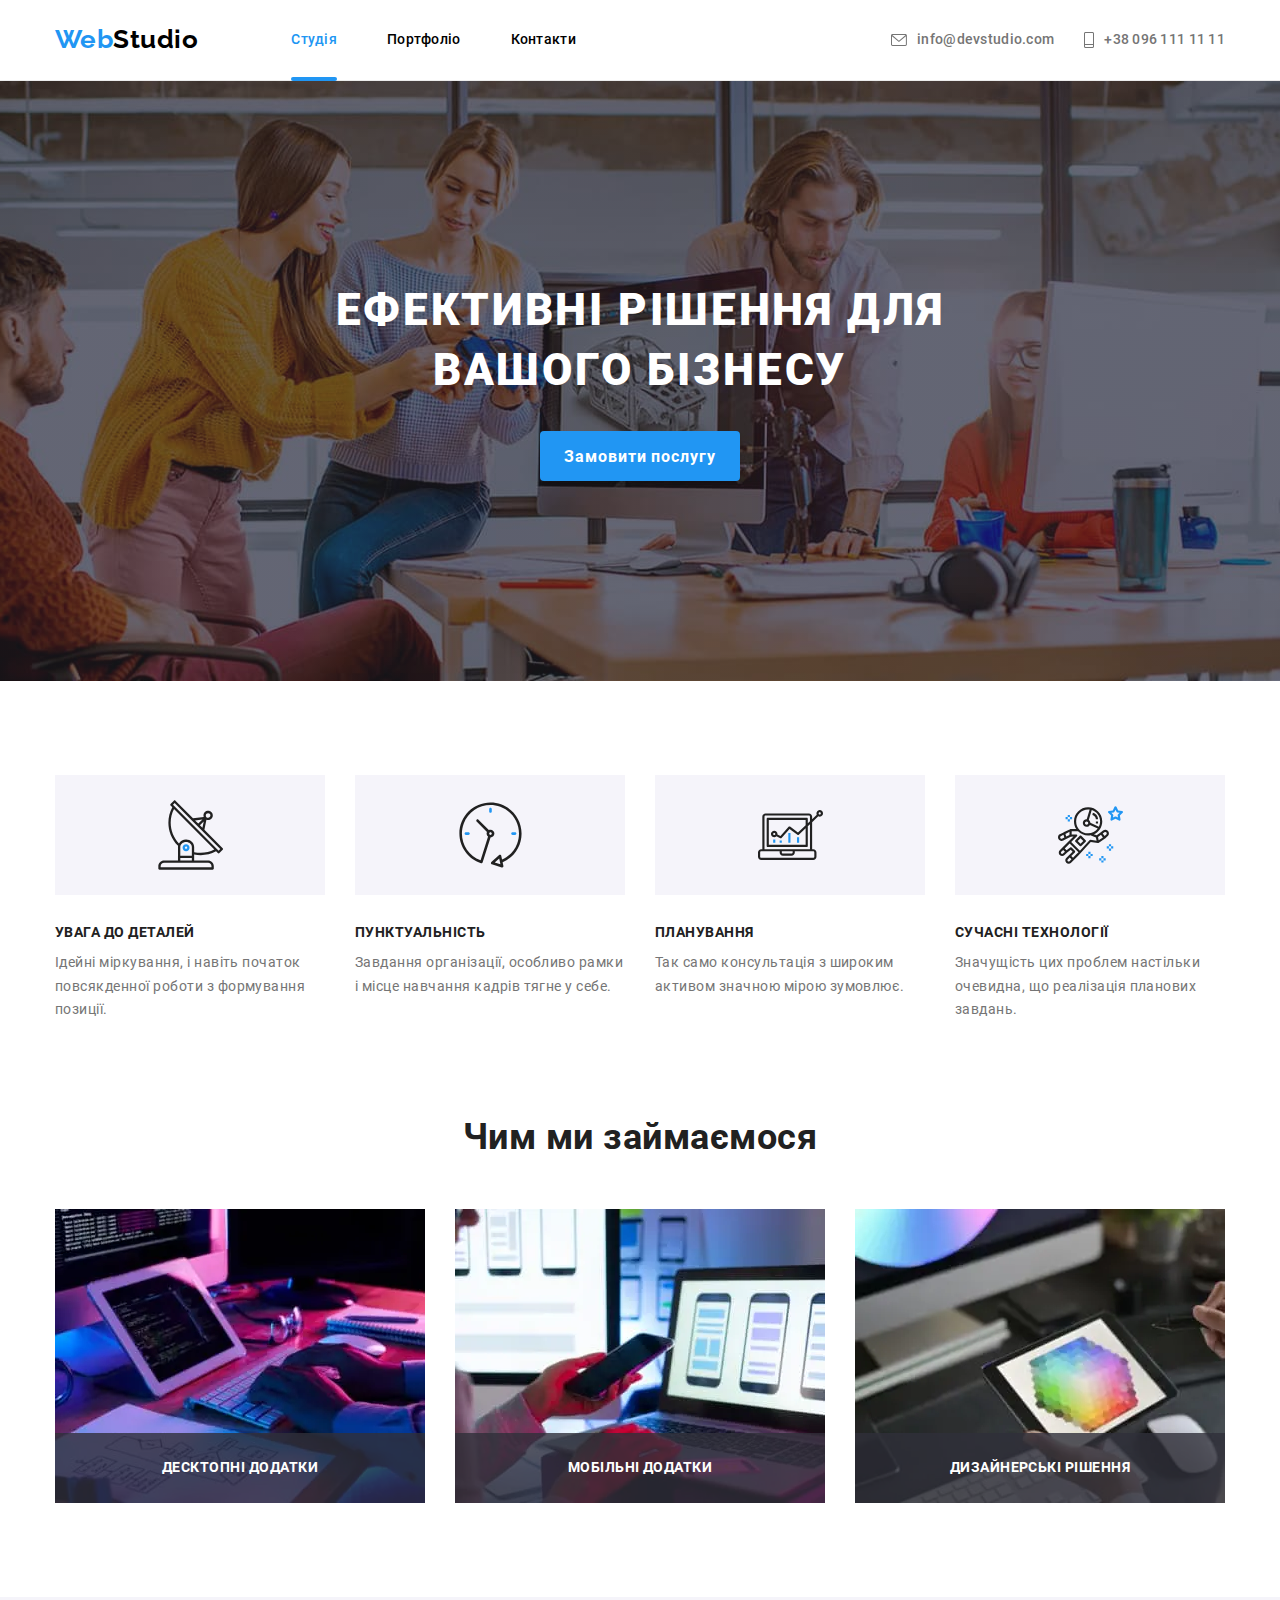
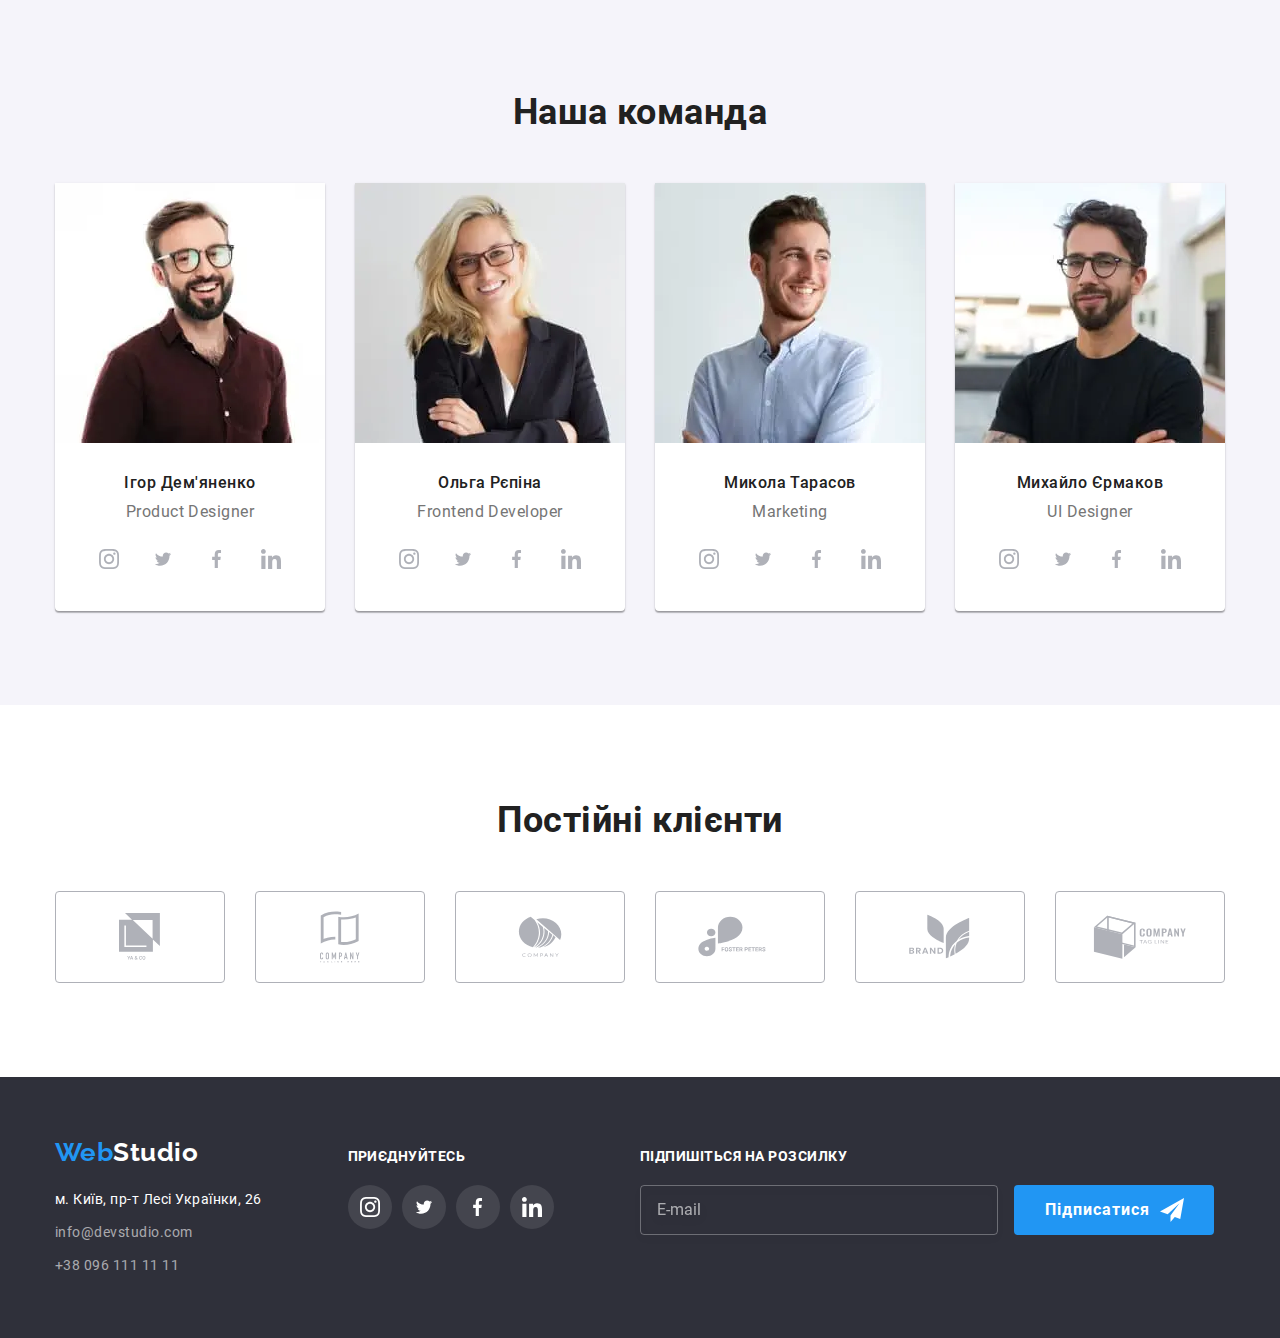
==== commit a38f140e: "m8 done" ====
--- a/index.html
+++ b/index.html
@@ -235,39 +235,80 @@
           <ul class="ourworks__list">
             <li class="ourworks-list__item">
               <div class="ourworks__wrap">
-                <img
-                  class="ourworks__img"
-                  src="./images/index/computer1.jpg"
-                  alt="Планшетний ПК з бездротовою клавіатурою, на якому друкують текст"
-                  width="370"
-                  height="294"
-                />
+                <picture>
+                  <source
+                    srcset="
+                      ./images/index/computer/computer1.webp    1x,
+                      ./images/index/computer/computer1@2x.webp 2x
+                    "
+                    type="image/webp"
+                  />
+                  <source
+                    srcset="
+                      ./images/index/computer/computer1.jpg    1x,
+                      ./images/index/computer/computer1@2x.jpg 2x
+                    "
+                    type="image/jpeg"
+                  />
+                  <img
+                    class="ourworks__img"
+                    src="./images/index/computer/computer1.jpg"
+                    alt="Планшетний ПК з бездротовою клавіатурою, на якому друкують текст"
+                    width="370"
+                  />
+                </picture>
                 <p class="ourworks__text">Десктопні додатки</p>
               </div>
             </li>
 
             <li class="ourworks-list__item">
               <div class="ourworks__wrap">
-                <img
-                  class="ourworks__img"
-                  src="./images/index/computer2.jpg"
-                  alt="Смартфон та ноутбук, на яких моделюють інтерфейс користувача"
-                  width="370"
-                  height="294"
-                />
+                <picture>
+                  <source
+                    type="image/webp"
+                    srcset="
+                      ./images/index/computer/computer2.webp    1x,
+                      ./images/index/computer/computer2@2x.webp 2x
+                    "
+                  />
+                  <img
+                    class="ourworks__img"
+                    srcset="
+                      ./images/index/computer/computer2.jpg    1x,
+                      ./images/index/computer/computer2@2x.jpg 2x
+                    "
+                    src="./images/index/computer/computer2.jpg"
+                    alt="Планшетний ПК, на якому відкрито вікно вибору палітри кольорів"
+                    width="370"
+                  />
+                </picture>
+
                 <p class="ourworks__text">Мобільні додатки</p>
               </div>
             </li>
 
             <li class="ourworks-list__item">
               <div class="ourworks__wrap">
-                <img
-                  class="ourworks__img"
-                  src="./images/index/computer3.jpg"
-                  alt="Планшетний ПК, на якому відкрито вікно вибору палітри кольорів"
-                  width="370"
-                  height="294"
-                />
+                <picture>
+                  <source
+                    type="image/webp"
+                    srcset="
+                      ./images/index/computer/computer3.webp    1x,
+                      ./images/index/computer/computer3@2x.webp 2x
+                    "
+                  />
+                  <img
+                    class="ourworks__img"
+                    srcset="
+                      ./images/index/computer/computer3.jpg    1x,
+                      ./images/index/computer/computer3@2x.jpg 2x
+                    "
+                    src="./images/index/computer/computer3.jpg"
+                    alt="Планшетний ПК, на якому відкрито вікно вибору палітри кольорів"
+                    width="370"
+                  />
+                </picture>
+
                 <p class="ourworks__text">Дизайнерські рішення</p>
               </div>
             </li>
@@ -281,10 +322,60 @@
           <h2 class="section__title">Наша команда</h2>
           <ul class="team-list">
             <li class="team-item">
-              <img
-                src="./images/index/person1.jpg"
-                alt="Портрет Ігора Дем'яненка"
-              />
+              <picture>
+                <source
+                  type="image/webp"
+                  srcset="
+                    ./images/index/person/person1-desktop.webp    1x,
+                    ./images/index/person/person1-desktop@2x.webp 2x
+                  "
+                  media="(min-width: 1200px)"
+                />
+                <source
+                  type="image/webp"
+                  srcset="
+                    ./images/index/person/person1-tablet.webp    1x,
+                    ./images/index/person/person1-tablet@2x.webp 2x
+                  "
+                  media="(min-width: 768px)"
+                />
+                <source
+                  type="image/webp"
+                  srcset="
+                    ./images/index/person/person1-mobile.webp    1x,
+                    ./images/index/person/person1-mobile@2x.webp 2x
+                  "
+                />
+                <source
+                  type="image/jpeg"
+                  srcset="
+                    ./images/index/person/person1-desktop.jpg    1x,
+                    ./images/index/person/person1-desktop@2x.jpg 2x
+                  "
+                  media="(min-width: 1200px)"
+                />
+                <source
+                  type="image/jpeg"
+                  srcset="
+                    ./images/index/person/person1-tablet.jpg    1x,
+                    ./images/index/person/person1-tablet@2x.jpg 2x
+                  "
+                  media="(min-width: 768px)"
+                />
+                <source
+                  type="image/jpeg"
+                  srcset="
+                    ./images/index/person/person1-mobile.jpg    1x,
+                    ./images/index/person/person1-mobile@2x.jpg 2x
+                  "
+                />
+                <img
+                  src="./images/index/person/person1-desktop.jpg"
+                  alt="Портрет Ігора Дем'яненка"
+                  width="270"
+                />
+              </picture>
+
               <div class="team-content">
                 <h3 class="team-item-title">Ігор Дем'яненко</h3>
                 <p class="team-item-text">Product Designer</p>
@@ -322,10 +413,60 @@
             </li>
 
             <li class="team-item">
-              <img
-                src="./images/index/person2.jpg"
-                alt="Портрет Ольги Рєпіної"
-              />
+              <picture>
+                <source
+                  type="image/webp"
+                  srcset="
+                    ./images/index/person/person2-desktop.webp    1x,
+                    ./images/index/person/person2-desktop@2x.webp 2x
+                  "
+                  media="(min-width: 1200px)"
+                />
+                <source
+                  type="image/webp"
+                  srcset="
+                    ./images/index/person/person2-tablet.webp    1x,
+                    ./images/index/person/person2-tablet@2x.webp 2x
+                  "
+                  media="(min-width: 768px)"
+                />
+                <source
+                  type="image/webp"
+                  srcset="
+                    ./images/index/person/person2-mobile.webp    1x,
+                    ./images/index/person/person2-mobile@2x.webp 2x
+                  "
+                />
+                <source
+                  type="image/jpeg"
+                  srcset="
+                    ./images/index/person/person2-desktop.jpg    1x,
+                    ./images/index/person/person2-desktop@2x.jpg 2x
+                  "
+                  media="(min-width: 1200px)"
+                />
+                <source
+                  type="image/jpeg"
+                  srcset="
+                    ./images/index/person/person2-tablet.jpg    1x,
+                    ./images/index/person/person2-tablet@2x.jpg 2x
+                  "
+                  media="(min-width: 768px)"
+                />
+                <source
+                  type="image/jpeg"
+                  srcset="
+                    ./images/index/person/person2-mobile.jpg    1x,
+                    ./images/index/person/person2-mobile@2x.jpg 2x
+                  "
+                />
+                <img
+                  src="./images/index/person/person2.jpg"
+                  alt="Портрет Ольги Рєпіної"
+                  width="270"
+                />
+              </picture>
+
               <div class="team-content">
                 <h3 class="team-item-title">Ольга Рєпіна</h3>
                 <p class="team-item-text">Frontend Developer</p>
@@ -363,10 +504,60 @@
             </li>
 
             <li class="team-item">
-              <img
-                src="./images/index/person3.jpg"
-                alt="Портрет Миколи Тарасова"
-              />
+              <picture>
+                <source
+                  type="image/webp"
+                  srcset="
+                    ./images/index/person/person3-desktop.webp    1x,
+                    ./images/index/person/person3-desktop@2x.webp 2x
+                  "
+                  media="(min-width: 1200px)"
+                />
+                <source
+                  type="image/webp"
+                  srcset="
+                    ./images/index/person/person3-tablet.webp    1x,
+                    ./images/index/person/person3-tablet@2x.webp 2x
+                  "
+                  media="(min-width: 768px)"
+                />
+                <source
+                  type="image/webp"
+                  srcset="
+                    ./images/index/person/person3-mobile.webp    1x,
+                    ./images/index/person/person3-mobile@2x.webp 2x
+                  "
+                />
+                <source
+                  type="image/jpeg"
+                  srcset="
+                    ./images/index/person/person3-desktop.jpg    1x,
+                    ./images/index/person/person3-desktop@2x.jpg 2x
+                  "
+                  media="(min-width: 1200px)"
+                />
+                <source
+                  type="image/jpeg"
+                  srcset="
+                    ./images/index/person/person3-tablet.jpg    1x,
+                    ./images/index/person/person3-tablet@2x.jpg 2x
+                  "
+                  media="(min-width: 768px)"
+                />
+                <source
+                  type="image/jpeg"
+                  srcset="
+                    ./images/index/person/person3-mobile.jpg    1x,
+                    ./images/index/person/person3-mobile@2x.jpg 2x
+                  "
+                />
+                <img
+                  src="./images/index/person/person3.jpg"
+                  alt="Портрет Миколи Тарасова"
+                  width="270"
+                />
+              </picture>
+
               <div class="team-content">
                 <h3 class="team-item-title">Микола Тарасов</h3>
                 <p class="team-item-text">Marketing</p>
@@ -404,10 +595,60 @@
             </li>
 
             <li class="team-item">
-              <img
-                src="./images/index/person4.jpg"
-                alt="Портрет Михайла Єрмакова"
-              />
+              <picture>
+                <source
+                  type="image/webp"
+                  srcset="
+                    ./images/index/person/person4-desktop.webp    1x,
+                    ./images/index/person/person4-desktop@2x.webp 2x
+                  "
+                  media="(min-width: 1200px)"
+                />
+                <source
+                  type="image/webp"
+                  srcset="
+                    ./images/index/person/person4-tablet.webp    1x,
+                    ./images/index/person/person4-tablet@2x.webp 2x
+                  "
+                  media="(min-width: 768px)"
+                />
+                <source
+                  type="image/webp"
+                  srcset="
+                    ./images/index/person/person4-mobile.webp    1x,
+                    ./images/index/person/person4-mobile@2x.webp 2x
+                  "
+                />
+                <source
+                  type="image/jpeg"
+                  srcset="
+                    ./images/index/person/person4-desktop.jpg    1x,
+                    ./images/index/person/person4-desktop@2x.jpg 2x
+                  "
+                  media="(min-width: 1200px)"
+                />
+                <source
+                  type="image/jpeg"
+                  srcset="
+                    ./images/index/person/person4-tablet.jpg    1x,
+                    ./images/index/person/person4-tablet@2x.jpg 2x
+                  "
+                  media="(min-width: 768px)"
+                />
+                <source
+                  type="image/jpeg"
+                  srcset="
+                    ./images/index/person/person4-mobile.jpg    1x,
+                    ./images/index/person/person4-mobile@2x.jpg 2x
+                  "
+                />
+                <img
+                  src="./images/index/person/person4.jpg"
+                  alt="Портрет Михайла Єрмакова"
+                  width="270"
+                />
+              </picture>
+
               <div class="team-content">
                 <h3 class="team-item-title">Михайло Єрмаков</h3>
                 <p class="team-item-text">UI Designer</p>
--- a/css/main.min.css
+++ b/css/main.min.css
@@ -1 +1 @@
-:root{--primary-color: #212121;--secondary-color: #757575;--secondary-sub-color: #ffffff99;--accent-primary-color: #2196f3;--primary-background-color: #ffffff;--secondary-background-color: #2f303a;--primary-white-color: #ffffff;--primary-black-color: #000000;--logo-text-font: "Raleway", sans-serif;--primary-gap: 30px;--primary-icon-color: #afb1b8;--default-cubic-bezier: cubic-bezier(0.4, 0, 0.2, 1);--default-letter-spacing: 0.03em}.visually-hidden{position:absolute;width:1px;height:1px;margin:-1px;border:0;padding:0;white-space:nowrap;-webkit-clip-path:inset(100%);clip-path:inset(100%);clip:rect(0 0 0 0);overflow:hidden}.is-hidden{opacity:0;visibility:hidden;pointer-events:none}/*! modern-normalize v1.1.0 | MIT License | https://github.com/sindresorhus/modern-normalize */*,::before,::after{-webkit-box-sizing:border-box;box-sizing:border-box}html{-moz-tab-size:4;-o-tab-size:4;tab-size:4}html{line-height:1.15;-webkit-text-size-adjust:100%}body{margin:0}body{font-family:system-ui,-apple-system,"Segoe UI",Roboto,Helvetica,Arial,sans-serif,"Apple Color Emoji","Segoe UI Emoji"}hr{height:0;color:inherit}abbr[title]{-webkit-text-decoration:underline dotted;text-decoration:underline dotted}b,strong{font-weight:bolder}code,kbd,samp,pre{font-family:ui-monospace,SFMono-Regular,Consolas,"Liberation Mono",Menlo,monospace;font-size:1em}small{font-size:80%}sub,sup{font-size:75%;line-height:0;position:relative;vertical-align:baseline}sub{bottom:-0.25em}sup{top:-0.5em}table{text-indent:0;border-color:inherit}button,input,optgroup,select,textarea{font-family:inherit;font-size:100%;line-height:1.15;margin:0}button,select{text-transform:none}button,[type=button],[type=reset],[type=submit]{-webkit-appearance:button}::-moz-focus-inner{border-style:none;padding:0}:-moz-focusring{outline:1px dotted ButtonText}:-moz-ui-invalid{box-shadow:none}legend{padding:0}progress{vertical-align:baseline}::-webkit-inner-spin-button,::-webkit-outer-spin-button{height:auto}[type=search]{-webkit-appearance:textfield;outline-offset:-2px}::-webkit-search-decoration{-webkit-appearance:none}::-webkit-file-upload-button{-webkit-appearance:button;font:inherit}summary{display:list-item}h1,h2,h3,h4,h5,h6,p{margin:0;padding:0}ul{margin:0;padding:0;list-style:none}textarea{resize:none}body.no-scroll{overflow:hidden}img{display:block;max-width:100%;height:auto}.link{text-decoration:none}body{font-family:"Roboto",sans-serif;letter-spacing:var(--default-letter-spacing);color:var(--primary-color)}@font-face{font-family:"Raleway";font-style:normal;font-weight:700;src:local(""),url("../fonts/raleway-v28-latin-700.woff2") format("woff2"),url("../fonts/raleway-v28-latin-700.woff") format("woff")}@font-face{font-family:"Roboto";font-style:normal;font-weight:400;src:local(""),url("../fonts/roboto-v30-latin_cyrillic-ext_cyrillic-regular.woff2") format("woff2"),url("../fonts/roboto-v30-latin_cyrillic-ext_cyrillic-regular.woff") format("woff")}@font-face{font-family:"Roboto";font-style:normal;font-weight:500;src:local(""),url("../fonts/roboto-v30-latin_cyrillic-ext_cyrillic-500.woff2") format("woff2"),url("../fonts/roboto-v30-latin_cyrillic-ext_cyrillic-500.woff") format("woff")}@font-face{font-family:"Roboto";font-style:normal;font-weight:700;src:local(""),url("../fonts/roboto-v30-latin_cyrillic-ext_cyrillic-700.woff2") format("woff2"),url("../fonts/roboto-v30-latin_cyrillic-ext_cyrillic-700.woff") format("woff")}@font-face{font-family:"Roboto";font-style:normal;font-weight:900;src:local(""),url("../fonts/roboto-v30-latin_cyrillic-ext_cyrillic-900.woff2") format("woff2"),url("../fonts/roboto-v30-latin_cyrillic-ext_cyrillic-900.woff") format("woff")}.flex-center{display:-webkit-box;display:-ms-flexbox;display:flex;-webkit-box-pack:center;-ms-flex-pack:center;justify-content:center}.btn,.btn--small-alt,.btn--hover-effect{-ms-flex-item-align:center;align-self:center;min-width:200px;height:50px;padding-block:10px;font-family:inherit;font-weight:700;font-size:16px;line-height:1.88;text-align:center;letter-spacing:.06em;-webkit-transition:background-color 250ms var(--default-cubic-bezier),color 250ms var(--default-cubic-bezier);-o-transition:background-color 250ms var(--default-cubic-bezier),color 250ms var(--default-cubic-bezier);transition:background-color 250ms var(--default-cubic-bezier),color 250ms var(--default-cubic-bezier);color:var(--primary-white-color);background-color:var(--accent-primary-color);border:1px solid rgba(0,0,0,0);border-radius:4px;cursor:pointer}@media screen and (min-width: 1200px){.btn,.btn--small-alt,.btn--hover-effect{padding-inline:16px}}.btn--db{display:block}.btn--df{display:-webkit-box;display:-ms-flexbox;display:flex}.btn--dif{display:-webkit-inline-box;display:-ms-inline-flexbox;display:inline-flex}.btn--flex-center{-webkit-box-pack:center;-ms-flex-pack:center;justify-content:center;-webkit-box-align:center;-ms-flex-align:center;align-items:center}.btn--gap{gap:12px}@media screen and (min-width: 1200px){.btn--gap{gap:10px}}.btn--margin-inline-auto{margin-left:auto;margin-right:auto}.btn--hover-effect:hover,.btn--hover-effect:focus{background-color:var(--primary-white-color);color:var(--accent-primary-color)}.btn--shadow-persistent{-webkit-box-shadow:0px 4px 4px rgba(0,0,0,.15);box-shadow:0px 4px 4px rgba(0,0,0,.15)}.btn--shadow-on-hover{-webkit-transition:background-color 250ms var(--default-cubic-bezier),color 250ms var(--default-cubic-bezier),-webkit-box-shadow 250ms var(--default-cubic-bezier);transition:background-color 250ms var(--default-cubic-bezier),color 250ms var(--default-cubic-bezier),-webkit-box-shadow 250ms var(--default-cubic-bezier);-o-transition:background-color 250ms var(--default-cubic-bezier),color 250ms var(--default-cubic-bezier),box-shadow 250ms var(--default-cubic-bezier);transition:background-color 250ms var(--default-cubic-bezier),color 250ms var(--default-cubic-bezier),box-shadow 250ms var(--default-cubic-bezier);transition:background-color 250ms var(--default-cubic-bezier),color 250ms var(--default-cubic-bezier),box-shadow 250ms var(--default-cubic-bezier),-webkit-box-shadow 250ms var(--default-cubic-bezier)}.btn--shadow-on-hover:hover,.btn--shadow-on-hover:focus{-webkit-box-shadow:0px 4px 4px rgba(0,0,0,.15);box-shadow:0px 4px 4px rgba(0,0,0,.15)}.btn--transparent{color:#000;background-color:none;border:none;border-radius:0}.btn--small-alt{min-width:25px;height:38px;padding-inline:22px;padding-block:0px;font-weight:500;line-height:1.62;letter-spacing:normal;-webkit-transition:background-color 250ms var(--default-cubic-bezier),color 250ms var(--default-cubic-bezier),-webkit-box-shadow 250ms var(--default-cubic-bezier);transition:background-color 250ms var(--default-cubic-bezier),color 250ms var(--default-cubic-bezier),-webkit-box-shadow 250ms var(--default-cubic-bezier);-o-transition:background-color 250ms var(--default-cubic-bezier),color 250ms var(--default-cubic-bezier),box-shadow 250ms var(--default-cubic-bezier);transition:background-color 250ms var(--default-cubic-bezier),color 250ms var(--default-cubic-bezier),box-shadow 250ms var(--default-cubic-bezier);transition:background-color 250ms var(--default-cubic-bezier),color 250ms var(--default-cubic-bezier),box-shadow 250ms var(--default-cubic-bezier),-webkit-box-shadow 250ms var(--default-cubic-bezier);color:var(--primary-color);background-color:#f5f4fa}.btn--small-alt:not(.btn--transparent):hover,.btn--small-alt:not(.btn--transparent):focus{background-color:var(--accent-primary-color);color:var(--primary-white-color);-webkit-box-shadow:0px 3px 1px rgba(0,0,0,.1),0px 1px 2px rgba(0,0,0,.08),0px 2px 2px rgba(0,0,0,.12);box-shadow:0px 3px 1px rgba(0,0,0,.1),0px 1px 2px rgba(0,0,0,.08),0px 2px 2px rgba(0,0,0,.12)}.container{width:100%;margin-inline:auto;padding-inline:15px}@media screen and (min-width: 480px){.container{max-width:480px}}@media screen and (min-width: 768px){.container{max-width:768px}}@media screen and (min-width: 1200px){.container{max-width:1200px}}.section{padding-block:60px}@media screen and (min-width: 1200px){.section{padding-block:94px}}.section__title{margin-bottom:30px;font-size:28px;line-height:1.18;text-align:center}@media screen and (min-width: 1200px){.section__title{margin-bottom:50px;font-size:36px;line-height:1.17}}.clients-backdrop{position:fixed;top:0;left:0;width:100%;height:100%;-webkit-transition:opacity 250ms var(--default-cubic-bezier),visibility 250ms var(--default-cubic-bezier);-o-transition:opacity 250ms var(--default-cubic-bezier),visibility 250ms var(--default-cubic-bezier);transition:opacity 250ms var(--default-cubic-bezier),visibility 250ms var(--default-cubic-bezier);background-color:rgba(0,0,0,.2)}.clients-backdrop.is-hidden{-webkit-transition:opacity 250ms var(--default-cubic-bezier),visibility 250ms var(--default-cubic-bezier);-o-transition:opacity 250ms var(--default-cubic-bezier),visibility 250ms var(--default-cubic-bezier);transition:opacity 250ms var(--default-cubic-bezier),visibility 250ms var(--default-cubic-bezier)}.clients-backdrop .clients-modal{position:absolute;top:50%;left:50%;padding:40px;width:calc(100% - 30px);height:609px;-webkit-transform:translate(-50%, -50%);-ms-transform:translate(-50%, -50%);transform:translate(-50%, -50%);background-color:#fff;border-radius:4px}@media screen and (min-width: 480px){.clients-backdrop .clients-modal{width:450px}}@media screen and (min-width: 1200px){.clients-backdrop .clients-modal{width:530px;height:580px}}.modal-btn-close{position:absolute;top:8px;right:8px;display:-webkit-box;display:-ms-flexbox;display:flex;-webkit-box-pack:center;-ms-flex-pack:center;justify-content:center;-webkit-box-align:center;-ms-flex-align:center;align-items:center;width:30px;height:30px;background-color:var(--primary-background-color);border:1px solid rgba(0,0,0,.1);border-radius:50%;cursor:pointer}.modal-btn-close:hover .modal-btn-icon,.modal-btn-close:focus .modal-btn-icon{fill:var(--accent-primary-color)}.modal-title{margin-bottom:12px;font-weight:700;font-size:20px;line-height:1.5;text-align:center;color:var(--primary-color)}@media screen and (min-width: 1200px){.modal-title{line-height:1.15}}.modal-form-wrap{display:-webkit-box;display:-ms-flexbox;display:flex;-webkit-box-orient:vertical;-webkit-box-direction:normal;-ms-flex-direction:column;flex-direction:column;gap:10px;margin-bottom:20px}.modal-form-field-wrap{position:relative}.modal-form-field{display:-webkit-box;display:-ms-flexbox;display:flex;-webkit-box-pack:center;-ms-flex-pack:center;justify-content:center;-webkit-box-align:center;-ms-flex-align:center;align-items:center;gap:8px;margin-bottom:30px}.modal-form-flex-field{display:-webkit-box;display:-ms-flexbox;display:flex;-webkit-box-orient:vertical;-webkit-box-direction:normal;-ms-flex-direction:column;flex-direction:column;gap:4px}.modal-form-text{font-size:12px;line-height:1.17;letter-spacing:.01em;color:#757575}.modal-form-input{display:block;width:100%;height:40px;padding-left:42px;-webkit-transition:border-color 250ms var(--default-cubic-bezier);-o-transition:border-color 250ms var(--default-cubic-bezier);transition:border-color 250ms var(--default-cubic-bezier);border:1px solid rgba(33,33,33,.2);border-radius:4px;outline:rgba(0,0,0,0)}.modal-form-input:focus{border-color:var(--accent-primary-color)}.modal-form-input:focus+.modal-form-icon{fill:var(--accent-primary-color)}.modal-form-textarea{display:block;width:100%;height:120px;padding-inline:16px;padding-block:12px;font-size:12px;line-height:1.17;letter-spacing:.01em;-webkit-transition:border-color 250ms var(--default-cubic-bezier);-o-transition:border-color 250ms var(--default-cubic-bezier);transition:border-color 250ms var(--default-cubic-bezier);border:1px solid rgba(33,33,33,.2);border-radius:4px;outline:rgba(0,0,0,0)}.modal-form-textarea:focus{border-color:var(--accent-primary-color)}.modal-form-textarea::-webkit-input-placeholder{font-size:14px;line-height:1.14;letter-spacing:.01em;color:rgba(117,117,117,.5)}.modal-form-textarea::-moz-placeholder{font-size:14px;line-height:1.14;letter-spacing:.01em;color:rgba(117,117,117,.5)}.modal-form-textarea:-ms-input-placeholder{font-size:14px;line-height:1.14;letter-spacing:.01em;color:rgba(117,117,117,.5)}.modal-form-textarea::-ms-input-placeholder{font-size:14px;line-height:1.14;letter-spacing:.01em;color:rgba(117,117,117,.5)}.modal-form-textarea::placeholder{font-size:14px;line-height:1.14;letter-spacing:.01em;color:rgba(117,117,117,.5)}@media screen and (min-width: 1200px){.modal-form-textarea::-webkit-input-placeholder{font-size:12px;line-height:1.17}.modal-form-textarea::-moz-placeholder{font-size:12px;line-height:1.17}.modal-form-textarea:-ms-input-placeholder{font-size:12px;line-height:1.17}.modal-form-textarea::-ms-input-placeholder{font-size:12px;line-height:1.17}.modal-form-textarea::placeholder{font-size:12px;line-height:1.17}}.modal-form-icon{position:absolute;top:50%;left:12px;-webkit-transform:translateY(-50%);-ms-transform:translateY(-50%);transform:translateY(-50%);-webkit-transition:fill 250ms var(--default-cubic-bezier);-o-transition:fill 250ms var(--default-cubic-bezier);transition:fill 250ms var(--default-cubic-bezier);pointer-events:none}.modal-form-icon-wrap{display:inline-block;width:16px;height:15px;-webkit-transition:background-color 250ms var(--default-cubic-bezier),border-color 250ms var(--default-cubic-bezier);-o-transition:background-color 250ms var(--default-cubic-bezier),border-color 250ms var(--default-cubic-bezier);transition:background-color 250ms var(--default-cubic-bezier),border-color 250ms var(--default-cubic-bezier);border:2px solid #000;border-radius:2px}.modal-form-icon-inline{position:relative;top:-2px;left:-2px;fill:var(--primary-white-color);background-color:rgba(0,0,0,0);outline:rgba(0,0,0,0)}.modal-form-icon-inline:focus{outline:2px solid #000}.modal-form-checkbox:checked+.modal-form-icon-wrap{background-color:var(--accent-primary-color);border-color:rgba(0,0,0,0)}.modal-form-agreement{color:var(--secondary-color);font-size:12px;line-height:1.17}@media screen and (min-width: 1200px){.modal-form-agreement{font-size:14px;line-height:1.71}}.modal-form-agreement a{color:var(--accent-primary-color)}.logo{font-family:var(--logo-text-font);font-weight:700;font-size:20px;line-height:1.17;color:var(--accent-primary-color)}@media screen and (min-width: 480px){.logo{font-size:24px}}@media screen and (min-width: 1200px){.logo{font-size:26px;line-height:1.2}}.logo__part--white{color:var(--primary-white-color)}.logo__part--black{color:var(--primary-black-color)}.logo__part--accent{color:var(--accent-primary-color)}.btn-menu{width:40px;height:40px;padding:0;margin:0;color:var(--primary-color);background:none;border:none;cursor:pointer}.btn-menu--center--inner{display:-webkit-box;display:-ms-flexbox;display:flex;-webkit-box-pack:center;-ms-flex-pack:center;justify-content:center;-webkit-box-align:center;-ms-flex-align:center;align-items:center}.btn-menu__icon{fill:currentColor}.mobile-menu{-webkit-transition:opacity 250ms var(--default-cubic-bezier);-o-transition:opacity 250ms var(--default-cubic-bezier);transition:opacity 250ms var(--default-cubic-bezier);position:fixed;top:0;left:0;display:-webkit-box;display:-ms-flexbox;display:flex;-webkit-box-orient:vertical;-webkit-box-direction:normal;-ms-flex-direction:column;flex-direction:column;-webkit-box-pack:justify;-ms-flex-pack:justify;justify-content:space-between;height:100%;padding-block:48px;padding-inline:40px;background-color:#fff;overflow:auto;z-index:1}@media screen and (max-width: 319px){.mobile-menu{width:320px}}@media screen and (min-width: 320px){.mobile-menu{width:100%}}@media screen and (min-width: 768px){.mobile-menu{display:none}}.mobile-menu__btn{position:absolute;top:10px;right:15px;-webkit-transition:color 250ms var(--default-cubic-bezier);-o-transition:color 250ms var(--default-cubic-bezier);transition:color 250ms var(--default-cubic-bezier);color:#000}.mobile-menu__btn:hover,.mobile-menu__btn:focus{color:var(--accent-primary-color)}.mobile-menu__first-part{margin-bottom:60px}.mobile-menu__soc-list{display:-webkit-box;display:-ms-flexbox;display:flex;-webkit-box-align:center;-ms-flex-align:center;align-items:center;-ms-flex-wrap:wrap;flex-wrap:wrap;row-gap:10px}.mobile-menu__soc-item:first-child{padding-left:0}.mobile-menu__soc-item:not(:last-child){padding-right:10px;margin-right:10px;border-right:1px solid rgba(33,33,33,.2)}.mobile-menu__soc-link{font-weight:500;font-size:18px;line-height:1.22;letter-spacing:.02em;color:var(--accent-primary-color)}.clients-list{display:-webkit-box;display:-ms-flexbox;display:flex;-ms-flex-wrap:wrap;flex-wrap:wrap;gap:30px}.clients-item{width:calc((100% - var(--primary-gap) * (2 - 1)) / 2)}@media screen and (min-width: 768px){.clients-item{width:calc((100% - var(--primary-gap) * (3 - 1)) / 3)}}@media screen and (min-width: 1200px){.clients-item{width:calc((100% - var(--primary-gap) * (6 - 1)) / 6)}}.clients-item-link{display:-webkit-box;display:-ms-flexbox;display:flex;-webkit-box-pack:center;-ms-flex-pack:center;justify-content:center;-webkit-box-align:center;-ms-flex-align:center;align-items:center;min-width:100%;height:92px;-webkit-transition:border-color 250ms var(--default-cubic-bezier),color 250ms var(--default-cubic-bezier);-o-transition:border-color 250ms var(--default-cubic-bezier),color 250ms var(--default-cubic-bezier);transition:border-color 250ms var(--default-cubic-bezier),color 250ms var(--default-cubic-bezier);border:1px solid var(--primary-icon-color);border-radius:4px;color:var(--primary-icon-color);cursor:pointer}.clients-item-link:hover,.clients-item-link:focus{border-color:var(--accent-primary-color);color:var(--accent-primary-color)}.clients-item-link:active{border-color:var(--primary-icon-color);color:var(--primary-icon-color)}.clients-icon{fill:currentColor}@media screen and (min-width: 1200px){.features{padding-bottom:0}}.features-list{display:-webkit-box;display:-ms-flexbox;display:flex;-ms-flex-wrap:wrap;flex-wrap:wrap;gap:var(--primary-gap)}@media screen and (max-width: 767px){.features-list{-webkit-box-orient:vertical;-webkit-box-direction:normal;-ms-flex-direction:column;flex-direction:column}}.features-list__item{width:calc((100% - var(--primary-gap) * (1 - 1)) / 1)}@media screen and (min-width: 768px){.features-list__item{width:calc((100% - var(--primary-gap) * (2 - 1)) / 2)}}@media screen and (min-width: 1200px){.features-list__item{width:calc((100% - var(--primary-gap) * (4 - 1)) / 4)}}.features__title{padding-bottom:10px;font-size:14px;line-height:1.14;text-transform:uppercase}@media screen and (max-width: 767px){.features__title{text-align:center}}.features__text{font-size:14px;line-height:1.71;color:var(--secondary-color)}.features__icon-container{display:-webkit-box;display:-ms-flexbox;display:flex;-webkit-box-pack:center;-ms-flex-pack:center;justify-content:center;-webkit-box-align:center;-ms-flex-align:center;align-items:center;min-width:100%;height:120px;margin-bottom:30px;background-color:#f5f4fa}.footer{padding-block:60px;background-color:var(--secondary-background-color)}.footer-content{display:-webkit-box;display:-ms-flexbox;display:flex;-webkit-box-orient:vertical;-webkit-box-direction:normal;-ms-flex-direction:column;flex-direction:column;-ms-flex-wrap:wrap;flex-wrap:wrap}@media screen and (min-width: 768px){.footer-content{-webkit-box-orient:horizontal;-webkit-box-direction:normal;-ms-flex-direction:row;flex-direction:row;-webkit-box-align:start;-ms-flex-align:start;align-items:flex-start}}@media screen and (max-width: 1199px){.footer-content{gap:60px}}@media screen and (min-width: 1200px){.footer-content{-webkit-box-align:stretch;-ms-flex-align:stretch;align-items:stretch}}@media screen and (max-width: 1199px){.footer-content-component{text-align:center}}@media screen and (min-width: 768px){.footer-content-component{width:calc((100% - 60px * (2 - 1)) / 2)}.footer-content-component:last-child{width:calc((100% - 60px * (1 - 1)) / 1)}}@media screen and (min-width: 1200px){.footer-content-component{-ms-flex-preferred-size:25%;flex-basis:25%}}.footer-logo{display:inline-block;padding-bottom:20px}.footer-text{display:inline-block;width:100%;font-style:normal;font-size:14px;line-height:1.71}.footer-direction{margin-bottom:9px;color:var(--primary-white-color)}.footer-item{margin-bottom:9px}.footer-item:last-child{margin-bottom:0}.footer-item-link{-webkit-transition:color 250ms var(--default-cubic-bezier);-o-transition:color 250ms var(--default-cubic-bezier);transition:color 250ms var(--default-cubic-bezier);color:var(--secondary-sub-color)}.footer-item-link:hover,.footer-item-link:focus{color:var(--accent-primary-color)}.footer-item-link:active{color:var(--secondary-sub-color)}@media screen and (max-width: 767px){.footer-address{width:100%}}.footer-social-text{padding-bottom:20px;font-weight:700;font-size:14px;line-height:1.14;text-transform:uppercase;color:#fff}.footer-social-list{display:-webkit-box;display:-ms-flexbox;display:flex;gap:10px}@media screen and (max-width: 1199px){.footer-social-list{-webkit-box-pack:center;-ms-flex-pack:center;justify-content:center}}.footer-social-link{display:-webkit-box;display:-ms-flexbox;display:flex;-webkit-box-pack:center;-ms-flex-pack:center;justify-content:center;-webkit-box-align:center;-ms-flex-align:center;align-items:center;width:44px;height:44px;-webkit-transition:background-color 250ms var(--default-cubic-bezier);-o-transition:background-color 250ms var(--default-cubic-bezier);transition:background-color 250ms var(--default-cubic-bezier);border-radius:50%;background-color:rgba(255,255,255,.1);color:#fff;cursor:pointer}.footer-social-link:hover,.footer-social-link:focus{background-color:var(--accent-primary-color)}.footer-social-link:active{background-color:rgba(255,255,255,.1)}.footer-social-icon{fill:currentColor}@media screen and (max-width: 1199px){.footer-form{display:-webkit-box;display:-ms-flexbox;display:flex;-webkit-box-orient:vertical;-webkit-box-direction:normal;-ms-flex-direction:column;flex-direction:column;-webkit-box-align:stretch;-ms-flex-align:stretch;align-items:stretch;gap:20px}}@media screen and (min-width: 1200px){.footer-form-subscription{-ms-flex-preferred-size:50%;flex-basis:50%}}.footer-subheading{display:block;padding-bottom:20px;font-weight:700;font-size:14px;line-height:1.14;text-transform:uppercase;color:var(--primary-white-color)}@media screen and (min-width: 768px){.footer-subheading{margin-top:5px}}@media screen and (min-width: 1200px){.footer-subheading{margin-top:12px}}.footer-form-input{width:100%;height:50px;padding-left:16px;background-color:rgba(0,0,0,0);border:1px solid rgba(255,255,255,.3);border-radius:4px;-webkit-filter:drop-shadow(0px 4px 4px rgba(0, 0, 0, 0.15));filter:drop-shadow(0px 4px 4px rgba(0, 0, 0, 0.15));color:rgba(255,255,255,.6)}.footer-form-input::-webkit-input-placeholder{font-size:16px;line-height:1.25;color:rgba(255,255,255,.6)}.footer-form-input::-moz-placeholder{font-size:16px;line-height:1.25;color:rgba(255,255,255,.6)}.footer-form-input:-ms-input-placeholder{font-size:16px;line-height:1.25;color:rgba(255,255,255,.6)}.footer-form-input::-ms-input-placeholder{font-size:16px;line-height:1.25;color:rgba(255,255,255,.6)}.footer-form-input::placeholder{font-size:16px;line-height:1.25;color:rgba(255,255,255,.6)}@media screen and (min-width: 480px){.footer-form-input{width:450px}}@media screen and (min-width: 1200px){.footer-form-input{width:358px;margin-right:12px}}.footer-form-icon{fill:currentColor}.header{-webkit-box-sizing:inherit;box-sizing:inherit;border-bottom:1px solid #ececec}.header__content{display:-webkit-box;display:-ms-flexbox;display:flex;-webkit-box-pack:justify;-ms-flex-pack:justify;justify-content:space-between;-webkit-box-align:center;-ms-flex-align:center;align-items:center;height:60px}@media screen and (min-width: 768px){.header__content{height:80px}}.header__standard-menu-container{display:-webkit-box;display:-ms-flexbox;display:flex;-webkit-box-align:center;-ms-flex-align:center;align-items:center;width:100%}@media screen and (max-width: 767px){.header__standard-menu-container{display:none}}.header__mobile-menu-container{display:-webkit-box;display:-ms-flexbox;display:flex;-webkit-box-pack:justify;-ms-flex-pack:justify;justify-content:space-between;-webkit-box-align:center;-ms-flex-align:center;align-items:center;width:100%}@media screen and (min-width: 768px){.header__mobile-menu-container{display:none}}@media screen and (min-width: 768px){.header__logo{margin-right:88px}}@media screen and (min-width: 1200px){.header__logo{margin-right:93px}}@media screen and (min-width: 768px){.header__btn-menu{display:none}}.nav-list,.addr-list{display:-webkit-box;display:-ms-flexbox;display:flex}@media screen and (max-width: 767px){.nav-list,.addr-list{-webkit-box-orient:vertical;-webkit-box-direction:normal;-ms-flex-direction:column;flex-direction:column;gap:32px}}@media screen and (min-width: 768px){.nav-list,.addr-list{gap:50px}}.nav-list__item{position:relative}.nav-list__link,.addr-list__link{font-weight:500;font-size:40px;line-height:1.17;letter-spacing:.02em;-webkit-transition:color 250ms var(--default-cubic-bezier);-o-transition:color 250ms var(--default-cubic-bezier);transition:color 250ms var(--default-cubic-bezier);color:var(--secondary-color);color:var(--primary-black-color)}.nav-list__link:hover,.addr-list__link:hover,.nav-list__link:focus,.addr-list__link:focus{color:var(--accent-primary-color)}.nav-list__link:active,.addr-list__link:active{color:var(--primary-black-color)}.nav-list__link--current{color:var(--accent-primary-color)}.nav-list__link--gray{color:var(--secondary-color)}@media screen and (min-width: 768px){.nav-list__link,.addr-list__link{display:block;-ms-flex-item-align:center;align-self:center;padding-block:32px;font-size:14px;line-height:1.14}.nav-list__link--current::after{content:"";position:absolute;bottom:-1px;left:0;display:block;width:100%;height:4px;background:var(--accent-primary-color);border-radius:2px}}@media screen and (max-width: 767px){.addr-list{display:-webkit-box;display:-ms-flexbox;display:flex;-webkit-box-orient:vertical;-webkit-box-direction:reverse;-ms-flex-direction:column-reverse;flex-direction:column-reverse;gap:32px;margin-bottom:64px}}@media screen and (min-width: 768px){.addr-list{-webkit-box-orient:vertical;-webkit-box-direction:normal;-ms-flex-direction:column;flex-direction:column;gap:10px}}@media screen and (min-width: 1200px){.addr-list{-webkit-box-orient:horizontal;-webkit-box-direction:normal;-ms-flex-direction:row;flex-direction:row;gap:30px}}.addr-list--right{margin-left:auto}.addr-list__item{display:-webkit-box;display:-ms-flexbox;display:flex;gap:30px;-webkit-box-align:baseline;-ms-flex-align:baseline;align-items:baseline}.addr-list__link{display:-webkit-box;display:-ms-flexbox;display:flex;-webkit-box-align:center;-ms-flex-align:center;align-items:center;gap:8px;padding-block:0px;color:var(--secondary-color)}@media screen and (max-width: 767px){.addr-list__item:last-child>.addr-list__link{font-size:34px;color:var(--accent-primary-color)}}@media screen and (min-width: 768px){.addr-list__link{gap:10px;font-size:12px}}@media screen and (min-width: 1200px){.addr-list__link{font-size:14px}}.addr-list__icon{display:none}@media screen and (min-width: 768px){.addr-list__icon{display:inline-block;fill:currentColor}}.hero{max-width:767px;margin:0 auto;padding-block:118px;background-image:-webkit-gradient(linear, left top, left bottom, from(rgba(47, 48, 58, 0.4)), to(rgba(47, 48, 58, 0.4))),url("../images/index/hero-bg.jpg");background-image:-o-linear-gradient(rgba(47, 48, 58, 0.4), rgba(47, 48, 58, 0.4)),url("../images/index/hero-bg.jpg");background-image:linear-gradient(rgba(47, 48, 58, 0.4), rgba(47, 48, 58, 0.4)),url("../images/index/hero-bg.jpg");background-repeat:no-repeat;background-position:center;background-size:auto}@media screen and (min-width: 768px){.hero{max-width:1199px}}@media screen and (min-width: 1200px){.hero{max-width:1600px;padding-block:200px}}.hero__title{margin-left:auto;margin-right:auto;margin-bottom:30px;max-width:360px;font-weight:900;font-size:26px;line-height:1.62;letter-spacing:.06em;text-transform:uppercase;text-align:center;color:var(--primary-white-color)}@media screen and (min-width: 1200px){.hero__title{max-width:696px;font-size:44px;line-height:1.36}}@media screen and (max-width: 1199px){.ourworks{display:none}}@media screen and (min-width: 1200px){.ourworks__list{display:-webkit-box;display:-ms-flexbox;display:flex;-ms-flex-wrap:wrap;flex-wrap:wrap;gap:var(--primary-gap)}.ourworks-list__item{position:relative;width:calc((100% - var(--primary-gap) * (3 - 1)) / 3);height:294px}.ourworks__img{display:block;width:100%;height:100%}.ourworks__text{position:absolute;bottom:0;display:block;width:100%;padding-top:27px;padding-bottom:27px;font-weight:700;font-size:14px;line-height:1.14;text-align:center;text-transform:uppercase;color:var(--primary-white-color);background-color:rgba(47,48,58,.8)}}.team{background-color:#f5f4fa}.team-list{display:-webkit-box;display:-ms-flexbox;display:flex;-ms-flex-wrap:wrap;flex-wrap:wrap;gap:var(--primary-gap)}@media screen and (max-width: 767px){.team-list{-webkit-box-orient:vertical;-webkit-box-direction:normal;-ms-flex-direction:column;flex-direction:column}}.team-item{width:calc((100% - var(--primary-gap) * (1 - 1)) / 1);min-height:428px;background-color:#fff;-webkit-box-shadow:0px 1px 3px rgba(0,0,0,.12),0px 1px 1px rgba(0,0,0,.14),0px 2px 1px rgba(0,0,0,.2);box-shadow:0px 1px 3px rgba(0,0,0,.12),0px 1px 1px rgba(0,0,0,.14),0px 2px 1px rgba(0,0,0,.2);border-radius:0px 0px 4px 4px}@media screen and (min-width: 768px){.team-item{width:calc((100% - var(--primary-gap) * (2 - 1)) / 2)}}@media screen and (min-width: 1200px){.team-item{width:calc((100% - var(--primary-gap) * (4 - 1)) / 4)}}.team-social-list{display:-webkit-box;display:-ms-flexbox;display:flex;-ms-flex-wrap:wrap;flex-wrap:wrap;-webkit-box-pack:center;-ms-flex-pack:center;justify-content:center;gap:10px;padding-inline:32px;margin-top:16px}.team-social-link{display:-webkit-box;display:-ms-flexbox;display:flex;-webkit-box-pack:center;-ms-flex-pack:center;justify-content:center;-webkit-box-align:center;-ms-flex-align:center;align-items:center;width:44px;height:44px;-webkit-transition:background-color 250ms var(--default-cubic-bezier),color 250ms var(--default-cubic-bezier);-o-transition:background-color 250ms var(--default-cubic-bezier),color 250ms var(--default-cubic-bezier);transition:background-color 250ms var(--default-cubic-bezier),color 250ms var(--default-cubic-bezier);border-radius:50%;color:var(--primary-icon-color);cursor:pointer}.team-social-link:hover,.team-social-link:focus{background-color:var(--accent-primary-color);color:#fff}.team-social-link:active{color:var(--primary-icon-color);background-color:rgba(0,0,0,0)}.team-social-icon{fill:currentColor}.team-content{display:block;padding-top:30px;padding-bottom:30px;text-align:center}.team-item-title{margin-bottom:10px;font-weight:500;font-size:16px;line-height:1.19;text-align:center}.team-item-text{font-size:16px;line-height:1.19;text-align:center;color:var(--secondary-color)}.works-filter-list{display:-webkit-box;display:-ms-flexbox;display:flex;-ms-flex-wrap:wrap;flex-wrap:wrap;-webkit-box-pack:center;-ms-flex-pack:center;justify-content:center;gap:8px;margin-bottom:50px}.works-gallery-list{display:-webkit-box;display:-ms-flexbox;display:flex;-ms-flex-wrap:wrap;flex-wrap:wrap;gap:var(--primary-gap)}.works-gallery-item{width:calc((100% - var(--primary-gap)*2)/3);height:404px;-webkit-transition:-webkit-box-shadow 250ms var(--default-cubic-bezier);transition:-webkit-box-shadow 250ms var(--default-cubic-bezier);-o-transition:box-shadow 250ms var(--default-cubic-bezier);transition:box-shadow 250ms var(--default-cubic-bezier);transition:box-shadow 250ms var(--default-cubic-bezier), -webkit-box-shadow 250ms var(--default-cubic-bezier)}.works-gallery-item:hover,.works-gallery-item:focus{-webkit-box-shadow:0px 1px 1px rgba(0,0,0,.12),0px 4px 4px rgba(0,0,0,.06),1px 4px 6px rgba(0,0,0,.16);box-shadow:0px 1px 1px rgba(0,0,0,.12),0px 4px 4px rgba(0,0,0,.06),1px 4px 6px rgba(0,0,0,.16)}.works-gallery-item:hover .works-gallery-overlay-text{-webkit-transform:translateY(0);-ms-transform:translateY(0);transform:translateY(0)}.works-gallery-item-wrap{position:relative;overflow:hidden}.works-gallery-img{display:block}.works-gallery-overlay-text{position:absolute;top:0;left:0;display:block;width:100%;height:100%;padding-block:63px;padding-inline:24px;font-size:18px;line-height:1.55;-webkit-transform:translateY(100%);-ms-transform:translateY(100%);transform:translateY(100%);-webkit-transition:-webkit-transform 250ms var(--default-cubic-bezier);transition:-webkit-transform 250ms var(--default-cubic-bezier);-o-transition:transform 250ms var(--default-cubic-bezier);transition:transform 250ms var(--default-cubic-bezier);transition:transform 250ms var(--default-cubic-bezier), -webkit-transform 250ms var(--default-cubic-bezier);background-color:rgba(33,150,243,.9);color:var(--primary-white-color);overflow:auto}.works-gallery-content{padding-block:20px;padding-inline:24px;--this-border-color: #eeeeee;border-right:1px solid var(--this-border-color);border-bottom:1px solid var(--this-border-color);border-left:1px solid var(--this-border-color)}.works-gallery-item-title{margin-bottom:4px;font-size:18px;line-height:2;letter-spacing:.06em;color:var(--primary-color)}.works-gallery-item-text{font-size:16px;line-height:1.88;color:var(--secondary-color)}/*# sourceMappingURL=main.min.css.map */+:root{--primary-color: #212121;--secondary-color: #757575;--secondary-sub-color: #ffffff99;--accent-primary-color: #2196f3;--primary-background-color: #ffffff;--secondary-background-color: #2f303a;--primary-white-color: #ffffff;--primary-black-color: #000000;--logo-text-font: "Raleway", sans-serif;--primary-gap: 30px;--primary-icon-color: #afb1b8;--default-cubic-bezier: cubic-bezier(0.4, 0, 0.2, 1);--default-letter-spacing: 0.03em;--default-hero-gradient: linear-gradient( rgba(47, 48, 58, 0.4), rgba(47, 48, 58, 0.4) )}.visually-hidden{position:absolute;width:1px;height:1px;margin:-1px;border:0;padding:0;white-space:nowrap;-webkit-clip-path:inset(100%);clip-path:inset(100%);clip:rect(0 0 0 0);overflow:hidden}.is-hidden{opacity:0;visibility:hidden;pointer-events:none}/*! modern-normalize v1.1.0 | MIT License | https://github.com/sindresorhus/modern-normalize */*,::before,::after{-webkit-box-sizing:border-box;box-sizing:border-box}html{-moz-tab-size:4;-o-tab-size:4;tab-size:4}html{line-height:1.15;-webkit-text-size-adjust:100%}body{margin:0}body{font-family:system-ui,-apple-system,"Segoe UI",Roboto,Helvetica,Arial,sans-serif,"Apple Color Emoji","Segoe UI Emoji"}hr{height:0;color:inherit}abbr[title]{-webkit-text-decoration:underline dotted;text-decoration:underline dotted}b,strong{font-weight:bolder}code,kbd,samp,pre{font-family:ui-monospace,SFMono-Regular,Consolas,"Liberation Mono",Menlo,monospace;font-size:1em}small{font-size:80%}sub,sup{font-size:75%;line-height:0;position:relative;vertical-align:baseline}sub{bottom:-0.25em}sup{top:-0.5em}table{text-indent:0;border-color:inherit}button,input,optgroup,select,textarea{font-family:inherit;font-size:100%;line-height:1.15;margin:0}button,select{text-transform:none}button,[type=button],[type=reset],[type=submit]{-webkit-appearance:button}::-moz-focus-inner{border-style:none;padding:0}:-moz-focusring{outline:1px dotted ButtonText}:-moz-ui-invalid{box-shadow:none}legend{padding:0}progress{vertical-align:baseline}::-webkit-inner-spin-button,::-webkit-outer-spin-button{height:auto}[type=search]{-webkit-appearance:textfield;outline-offset:-2px}::-webkit-search-decoration{-webkit-appearance:none}::-webkit-file-upload-button{-webkit-appearance:button;font:inherit}summary{display:list-item}h1,h2,h3,h4,h5,h6,p{margin:0;padding:0}ul{margin:0;padding:0;list-style:none}textarea{resize:none}body.no-scroll{overflow:hidden}img{display:block;max-width:100%;height:auto}.link{text-decoration:none}body{font-family:"Roboto",sans-serif;letter-spacing:var(--default-letter-spacing);color:var(--primary-color)}@font-face{font-family:"Raleway";font-style:normal;font-weight:700;src:local(""),url("../fonts/raleway-v28-latin-700.woff2") format("woff2"),url("../fonts/raleway-v28-latin-700.woff") format("woff")}@font-face{font-family:"Roboto";font-style:normal;font-weight:400;src:local(""),url("../fonts/roboto-v30-latin_cyrillic-ext_cyrillic-regular.woff2") format("woff2"),url("../fonts/roboto-v30-latin_cyrillic-ext_cyrillic-regular.woff") format("woff")}@font-face{font-family:"Roboto";font-style:normal;font-weight:500;src:local(""),url("../fonts/roboto-v30-latin_cyrillic-ext_cyrillic-500.woff2") format("woff2"),url("../fonts/roboto-v30-latin_cyrillic-ext_cyrillic-500.woff") format("woff")}@font-face{font-family:"Roboto";font-style:normal;font-weight:700;src:local(""),url("../fonts/roboto-v30-latin_cyrillic-ext_cyrillic-700.woff2") format("woff2"),url("../fonts/roboto-v30-latin_cyrillic-ext_cyrillic-700.woff") format("woff")}@font-face{font-family:"Roboto";font-style:normal;font-weight:900;src:local(""),url("../fonts/roboto-v30-latin_cyrillic-ext_cyrillic-900.woff2") format("woff2"),url("../fonts/roboto-v30-latin_cyrillic-ext_cyrillic-900.woff") format("woff")}.flex-center{display:-webkit-box;display:-ms-flexbox;display:flex;-webkit-box-pack:center;-ms-flex-pack:center;justify-content:center}.btn,.btn--small-alt,.btn--hover-effect{-ms-flex-item-align:center;align-self:center;min-width:200px;height:50px;padding-block:10px;font-family:inherit;font-weight:700;font-size:16px;line-height:1.88;text-align:center;letter-spacing:.06em;-webkit-transition:background-color 250ms var(--default-cubic-bezier),color 250ms var(--default-cubic-bezier);-o-transition:background-color 250ms var(--default-cubic-bezier),color 250ms var(--default-cubic-bezier);transition:background-color 250ms var(--default-cubic-bezier),color 250ms var(--default-cubic-bezier);color:var(--primary-white-color);background-color:var(--accent-primary-color);border:1px solid rgba(0,0,0,0);border-radius:4px;cursor:pointer}@media screen and (min-width: 1200px){.btn,.btn--small-alt,.btn--hover-effect{padding-inline:16px}}.btn--db{display:block}.btn--df{display:-webkit-box;display:-ms-flexbox;display:flex}.btn--dif{display:-webkit-inline-box;display:-ms-inline-flexbox;display:inline-flex}.btn--flex-center{-webkit-box-pack:center;-ms-flex-pack:center;justify-content:center;-webkit-box-align:center;-ms-flex-align:center;align-items:center}.btn--gap{gap:12px}@media screen and (min-width: 1200px){.btn--gap{gap:10px}}.btn--margin-inline-auto{margin-left:auto;margin-right:auto}.btn--hover-effect:hover,.btn--hover-effect:focus{background-color:var(--primary-white-color);color:var(--accent-primary-color)}.btn--shadow-persistent{-webkit-box-shadow:0px 4px 4px rgba(0,0,0,.15);box-shadow:0px 4px 4px rgba(0,0,0,.15)}.btn--shadow-on-hover{-webkit-transition:background-color 250ms var(--default-cubic-bezier),color 250ms var(--default-cubic-bezier),-webkit-box-shadow 250ms var(--default-cubic-bezier);transition:background-color 250ms var(--default-cubic-bezier),color 250ms var(--default-cubic-bezier),-webkit-box-shadow 250ms var(--default-cubic-bezier);-o-transition:background-color 250ms var(--default-cubic-bezier),color 250ms var(--default-cubic-bezier),box-shadow 250ms var(--default-cubic-bezier);transition:background-color 250ms var(--default-cubic-bezier),color 250ms var(--default-cubic-bezier),box-shadow 250ms var(--default-cubic-bezier);transition:background-color 250ms var(--default-cubic-bezier),color 250ms var(--default-cubic-bezier),box-shadow 250ms var(--default-cubic-bezier),-webkit-box-shadow 250ms var(--default-cubic-bezier)}.btn--shadow-on-hover:hover,.btn--shadow-on-hover:focus{-webkit-box-shadow:0px 4px 4px rgba(0,0,0,.15);box-shadow:0px 4px 4px rgba(0,0,0,.15)}.btn--transparent{color:#000;background-color:none;border:none;border-radius:0}.btn--small-alt{min-width:25px;height:38px;padding-inline:22px;padding-block:0px;font-weight:500;line-height:1.62;letter-spacing:normal;-webkit-transition:background-color 250ms var(--default-cubic-bezier),color 250ms var(--default-cubic-bezier),-webkit-box-shadow 250ms var(--default-cubic-bezier);transition:background-color 250ms var(--default-cubic-bezier),color 250ms var(--default-cubic-bezier),-webkit-box-shadow 250ms var(--default-cubic-bezier);-o-transition:background-color 250ms var(--default-cubic-bezier),color 250ms var(--default-cubic-bezier),box-shadow 250ms var(--default-cubic-bezier);transition:background-color 250ms var(--default-cubic-bezier),color 250ms var(--default-cubic-bezier),box-shadow 250ms var(--default-cubic-bezier);transition:background-color 250ms var(--default-cubic-bezier),color 250ms var(--default-cubic-bezier),box-shadow 250ms var(--default-cubic-bezier),-webkit-box-shadow 250ms var(--default-cubic-bezier);color:var(--primary-color);background-color:#f5f4fa}.btn--small-alt:not(.btn--transparent):hover,.btn--small-alt:not(.btn--transparent):focus{background-color:var(--accent-primary-color);color:var(--primary-white-color);-webkit-box-shadow:0px 3px 1px rgba(0,0,0,.1),0px 1px 2px rgba(0,0,0,.08),0px 2px 2px rgba(0,0,0,.12);box-shadow:0px 3px 1px rgba(0,0,0,.1),0px 1px 2px rgba(0,0,0,.08),0px 2px 2px rgba(0,0,0,.12)}.container{width:100%;margin-inline:auto;padding-inline:15px}@media screen and (min-width: 480px){.container{max-width:480px}}@media screen and (min-width: 768px){.container{max-width:768px}}@media screen and (min-width: 1200px){.container{max-width:1200px}}.section{padding-block:60px}@media screen and (min-width: 1200px){.section{padding-block:94px}}.section__title{margin-bottom:30px;font-size:28px;line-height:1.18;text-align:center}@media screen and (min-width: 1200px){.section__title{margin-bottom:50px;font-size:36px;line-height:1.17}}.clients-backdrop{position:fixed;top:0;left:0;width:100%;height:100%;-webkit-transition:opacity 250ms var(--default-cubic-bezier),visibility 250ms var(--default-cubic-bezier);-o-transition:opacity 250ms var(--default-cubic-bezier),visibility 250ms var(--default-cubic-bezier);transition:opacity 250ms var(--default-cubic-bezier),visibility 250ms var(--default-cubic-bezier);background-color:rgba(0,0,0,.2)}.clients-backdrop.is-hidden{-webkit-transition:opacity 250ms var(--default-cubic-bezier),visibility 250ms var(--default-cubic-bezier);-o-transition:opacity 250ms var(--default-cubic-bezier),visibility 250ms var(--default-cubic-bezier);transition:opacity 250ms var(--default-cubic-bezier),visibility 250ms var(--default-cubic-bezier)}.clients-backdrop .clients-modal{position:absolute;top:50%;left:50%;padding:40px;width:calc(100% - 30px);height:609px;-webkit-transform:translate(-50%, -50%);-ms-transform:translate(-50%, -50%);transform:translate(-50%, -50%);background-color:#fff;border-radius:4px}@media screen and (min-width: 480px){.clients-backdrop .clients-modal{width:450px}}@media screen and (min-width: 1200px){.clients-backdrop .clients-modal{width:530px;height:580px}}.modal-btn-close{position:absolute;top:8px;right:8px;display:-webkit-box;display:-ms-flexbox;display:flex;-webkit-box-pack:center;-ms-flex-pack:center;justify-content:center;-webkit-box-align:center;-ms-flex-align:center;align-items:center;width:30px;height:30px;background-color:var(--primary-background-color);border:1px solid rgba(0,0,0,.1);border-radius:50%;cursor:pointer}.modal-btn-close:hover .modal-btn-icon,.modal-btn-close:focus .modal-btn-icon{fill:var(--accent-primary-color)}.modal-title{margin-bottom:12px;font-weight:700;font-size:20px;line-height:1.5;text-align:center;color:var(--primary-color)}@media screen and (min-width: 1200px){.modal-title{line-height:1.15}}.modal-form-wrap{display:-webkit-box;display:-ms-flexbox;display:flex;-webkit-box-orient:vertical;-webkit-box-direction:normal;-ms-flex-direction:column;flex-direction:column;gap:10px;margin-bottom:20px}.modal-form-field-wrap{position:relative}.modal-form-field{display:-webkit-box;display:-ms-flexbox;display:flex;-webkit-box-pack:center;-ms-flex-pack:center;justify-content:center;-webkit-box-align:center;-ms-flex-align:center;align-items:center;gap:8px;margin-bottom:30px}.modal-form-flex-field{display:-webkit-box;display:-ms-flexbox;display:flex;-webkit-box-orient:vertical;-webkit-box-direction:normal;-ms-flex-direction:column;flex-direction:column;gap:4px}.modal-form-text{font-size:12px;line-height:1.17;letter-spacing:.01em;color:#757575}.modal-form-input{display:block;width:100%;height:40px;padding-left:42px;-webkit-transition:border-color 250ms var(--default-cubic-bezier);-o-transition:border-color 250ms var(--default-cubic-bezier);transition:border-color 250ms var(--default-cubic-bezier);border:1px solid rgba(33,33,33,.2);border-radius:4px;outline:rgba(0,0,0,0)}.modal-form-input:focus{border-color:var(--accent-primary-color)}.modal-form-input:focus+.modal-form-icon{fill:var(--accent-primary-color)}.modal-form-textarea{display:block;width:100%;height:120px;padding-inline:16px;padding-block:12px;font-size:12px;line-height:1.17;letter-spacing:.01em;-webkit-transition:border-color 250ms var(--default-cubic-bezier);-o-transition:border-color 250ms var(--default-cubic-bezier);transition:border-color 250ms var(--default-cubic-bezier);border:1px solid rgba(33,33,33,.2);border-radius:4px;outline:rgba(0,0,0,0)}.modal-form-textarea:focus{border-color:var(--accent-primary-color)}.modal-form-textarea::-webkit-input-placeholder{font-size:14px;line-height:1.14;letter-spacing:.01em;color:rgba(117,117,117,.5)}.modal-form-textarea::-moz-placeholder{font-size:14px;line-height:1.14;letter-spacing:.01em;color:rgba(117,117,117,.5)}.modal-form-textarea:-ms-input-placeholder{font-size:14px;line-height:1.14;letter-spacing:.01em;color:rgba(117,117,117,.5)}.modal-form-textarea::-ms-input-placeholder{font-size:14px;line-height:1.14;letter-spacing:.01em;color:rgba(117,117,117,.5)}.modal-form-textarea::placeholder{font-size:14px;line-height:1.14;letter-spacing:.01em;color:rgba(117,117,117,.5)}@media screen and (min-width: 1200px){.modal-form-textarea::-webkit-input-placeholder{font-size:12px;line-height:1.17}.modal-form-textarea::-moz-placeholder{font-size:12px;line-height:1.17}.modal-form-textarea:-ms-input-placeholder{font-size:12px;line-height:1.17}.modal-form-textarea::-ms-input-placeholder{font-size:12px;line-height:1.17}.modal-form-textarea::placeholder{font-size:12px;line-height:1.17}}.modal-form-icon{position:absolute;top:50%;left:12px;-webkit-transform:translateY(-50%);-ms-transform:translateY(-50%);transform:translateY(-50%);-webkit-transition:fill 250ms var(--default-cubic-bezier);-o-transition:fill 250ms var(--default-cubic-bezier);transition:fill 250ms var(--default-cubic-bezier);pointer-events:none}.modal-form-icon-wrap{display:inline-block;width:16px;height:15px;-webkit-transition:background-color 250ms var(--default-cubic-bezier),border-color 250ms var(--default-cubic-bezier);-o-transition:background-color 250ms var(--default-cubic-bezier),border-color 250ms var(--default-cubic-bezier);transition:background-color 250ms var(--default-cubic-bezier),border-color 250ms var(--default-cubic-bezier);border:2px solid #000;border-radius:2px}.modal-form-icon-inline{position:relative;top:-2px;left:-2px;fill:var(--primary-white-color);background-color:rgba(0,0,0,0);outline:rgba(0,0,0,0)}.modal-form-icon-inline:focus{outline:2px solid #000}.modal-form-checkbox:checked+.modal-form-icon-wrap{background-color:var(--accent-primary-color);border-color:rgba(0,0,0,0)}.modal-form-agreement{color:var(--secondary-color);font-size:12px;line-height:1.17}@media screen and (min-width: 1200px){.modal-form-agreement{font-size:14px;line-height:1.71}}.modal-form-agreement a{color:var(--accent-primary-color)}.logo{font-family:var(--logo-text-font);font-weight:700;font-size:20px;line-height:1.17;color:var(--accent-primary-color)}@media screen and (min-width: 480px){.logo{font-size:24px}}@media screen and (min-width: 1200px){.logo{font-size:26px;line-height:1.2}}.logo__part--white{color:var(--primary-white-color)}.logo__part--black{color:var(--primary-black-color)}.logo__part--accent{color:var(--accent-primary-color)}.btn-menu{width:40px;height:40px;padding:0;margin:0;color:var(--primary-color);background:none;border:none;cursor:pointer}.btn-menu--center--inner{display:-webkit-box;display:-ms-flexbox;display:flex;-webkit-box-pack:center;-ms-flex-pack:center;justify-content:center;-webkit-box-align:center;-ms-flex-align:center;align-items:center}.btn-menu__icon{fill:currentColor}.mobile-menu{-webkit-transition:opacity 250ms var(--default-cubic-bezier);-o-transition:opacity 250ms var(--default-cubic-bezier);transition:opacity 250ms var(--default-cubic-bezier);position:fixed;top:0;left:0;display:-webkit-box;display:-ms-flexbox;display:flex;-webkit-box-orient:vertical;-webkit-box-direction:normal;-ms-flex-direction:column;flex-direction:column;-webkit-box-pack:justify;-ms-flex-pack:justify;justify-content:space-between;height:100%;padding-block:48px;padding-inline:40px;background-color:#fff;overflow:auto;z-index:1}@media screen and (max-width: 319px){.mobile-menu{width:320px}}@media screen and (min-width: 320px){.mobile-menu{width:100%}}@media screen and (min-width: 768px){.mobile-menu{display:none}}.mobile-menu__btn{position:absolute;top:10px;right:15px;-webkit-transition:color 250ms var(--default-cubic-bezier);-o-transition:color 250ms var(--default-cubic-bezier);transition:color 250ms var(--default-cubic-bezier);color:#000}.mobile-menu__btn:hover,.mobile-menu__btn:focus{color:var(--accent-primary-color)}.mobile-menu__first-part{margin-bottom:60px}.mobile-menu__soc-list{display:-webkit-box;display:-ms-flexbox;display:flex;-webkit-box-align:center;-ms-flex-align:center;align-items:center;-ms-flex-wrap:wrap;flex-wrap:wrap;row-gap:10px}.mobile-menu__soc-item:first-child{padding-left:0}.mobile-menu__soc-item:not(:last-child){padding-right:10px;margin-right:10px;border-right:1px solid rgba(33,33,33,.2)}.mobile-menu__soc-link{font-weight:500;font-size:18px;line-height:1.22;letter-spacing:.02em;color:var(--accent-primary-color)}.clients-list{display:-webkit-box;display:-ms-flexbox;display:flex;-ms-flex-wrap:wrap;flex-wrap:wrap;gap:30px}.clients-item{width:calc((100% - var(--primary-gap) * (2 - 1)) / 2)}@media screen and (min-width: 768px){.clients-item{width:calc((100% - var(--primary-gap) * (3 - 1)) / 3)}}@media screen and (min-width: 1200px){.clients-item{width:calc((100% - var(--primary-gap) * (6 - 1)) / 6)}}.clients-item-link{display:-webkit-box;display:-ms-flexbox;display:flex;-webkit-box-pack:center;-ms-flex-pack:center;justify-content:center;-webkit-box-align:center;-ms-flex-align:center;align-items:center;min-width:100%;height:92px;-webkit-transition:border-color 250ms var(--default-cubic-bezier),color 250ms var(--default-cubic-bezier);-o-transition:border-color 250ms var(--default-cubic-bezier),color 250ms var(--default-cubic-bezier);transition:border-color 250ms var(--default-cubic-bezier),color 250ms var(--default-cubic-bezier);border:1px solid var(--primary-icon-color);border-radius:4px;color:var(--primary-icon-color);cursor:pointer}.clients-item-link:hover,.clients-item-link:focus{border-color:var(--accent-primary-color);color:var(--accent-primary-color)}.clients-item-link:active{border-color:var(--primary-icon-color);color:var(--primary-icon-color)}.clients-icon{fill:currentColor}@media screen and (min-width: 1200px){.features{padding-bottom:0}}.features-list{display:-webkit-box;display:-ms-flexbox;display:flex;-ms-flex-wrap:wrap;flex-wrap:wrap;gap:var(--primary-gap)}@media screen and (max-width: 767px){.features-list{-webkit-box-orient:vertical;-webkit-box-direction:normal;-ms-flex-direction:column;flex-direction:column}}.features-list__item{width:calc((100% - var(--primary-gap) * (1 - 1)) / 1)}@media screen and (min-width: 768px){.features-list__item{width:calc((100% - var(--primary-gap) * (2 - 1)) / 2)}}@media screen and (min-width: 1200px){.features-list__item{width:calc((100% - var(--primary-gap) * (4 - 1)) / 4)}}.features__title{padding-bottom:10px;font-size:14px;line-height:1.14;text-transform:uppercase}@media screen and (max-width: 767px){.features__title{text-align:center}}.features__text{font-size:14px;line-height:1.71;color:var(--secondary-color)}.features__icon-container{display:-webkit-box;display:-ms-flexbox;display:flex;-webkit-box-pack:center;-ms-flex-pack:center;justify-content:center;-webkit-box-align:center;-ms-flex-align:center;align-items:center;min-width:100%;height:120px;margin-bottom:30px;background-color:#f5f4fa}.footer{padding-block:60px;background-color:var(--secondary-background-color)}.footer-content{display:-webkit-box;display:-ms-flexbox;display:flex;-webkit-box-orient:vertical;-webkit-box-direction:normal;-ms-flex-direction:column;flex-direction:column;-ms-flex-wrap:wrap;flex-wrap:wrap}@media screen and (min-width: 768px){.footer-content{-webkit-box-orient:horizontal;-webkit-box-direction:normal;-ms-flex-direction:row;flex-direction:row;-webkit-box-align:start;-ms-flex-align:start;align-items:flex-start}}@media screen and (max-width: 1199px){.footer-content{gap:60px}}@media screen and (min-width: 1200px){.footer-content{-webkit-box-align:stretch;-ms-flex-align:stretch;align-items:stretch}}@media screen and (max-width: 1199px){.footer-content-component{text-align:center}}@media screen and (min-width: 768px){.footer-content-component{width:calc((100% - 60px * (2 - 1)) / 2)}.footer-content-component:last-child{width:calc((100% - 60px * (1 - 1)) / 1)}}@media screen and (min-width: 1200px){.footer-content-component{-ms-flex-preferred-size:25%;flex-basis:25%}}.footer-logo{display:inline-block;padding-bottom:20px}.footer-text{display:inline-block;width:100%;font-style:normal;font-size:14px;line-height:1.71}.footer-direction{margin-bottom:9px;color:var(--primary-white-color)}.footer-item{margin-bottom:9px}.footer-item:last-child{margin-bottom:0}.footer-item-link{-webkit-transition:color 250ms var(--default-cubic-bezier);-o-transition:color 250ms var(--default-cubic-bezier);transition:color 250ms var(--default-cubic-bezier);color:var(--secondary-sub-color)}.footer-item-link:hover,.footer-item-link:focus{color:var(--accent-primary-color)}.footer-item-link:active{color:var(--secondary-sub-color)}@media screen and (max-width: 767px){.footer-address{width:100%}}.footer-social-text{padding-bottom:20px;font-weight:700;font-size:14px;line-height:1.14;text-transform:uppercase;color:#fff}.footer-social-list{display:-webkit-box;display:-ms-flexbox;display:flex;gap:10px}@media screen and (max-width: 1199px){.footer-social-list{-webkit-box-pack:center;-ms-flex-pack:center;justify-content:center}}.footer-social-link{display:-webkit-box;display:-ms-flexbox;display:flex;-webkit-box-pack:center;-ms-flex-pack:center;justify-content:center;-webkit-box-align:center;-ms-flex-align:center;align-items:center;width:44px;height:44px;-webkit-transition:background-color 250ms var(--default-cubic-bezier);-o-transition:background-color 250ms var(--default-cubic-bezier);transition:background-color 250ms var(--default-cubic-bezier);border-radius:50%;background-color:rgba(255,255,255,.1);color:#fff;cursor:pointer}.footer-social-link:hover,.footer-social-link:focus{background-color:var(--accent-primary-color)}.footer-social-link:active{background-color:rgba(255,255,255,.1)}.footer-social-icon{fill:currentColor}@media screen and (max-width: 1199px){.footer-form{display:-webkit-box;display:-ms-flexbox;display:flex;-webkit-box-orient:vertical;-webkit-box-direction:normal;-ms-flex-direction:column;flex-direction:column;-webkit-box-align:stretch;-ms-flex-align:stretch;align-items:stretch;gap:20px}}@media screen and (min-width: 1200px){.footer-form-subscription{-ms-flex-preferred-size:50%;flex-basis:50%}}.footer-subheading{display:block;padding-bottom:20px;font-weight:700;font-size:14px;line-height:1.14;text-transform:uppercase;color:var(--primary-white-color)}@media screen and (min-width: 768px){.footer-subheading{margin-top:5px}}@media screen and (min-width: 1200px){.footer-subheading{margin-top:12px}}.footer-form-input{width:100%;height:50px;padding-left:16px;background-color:rgba(0,0,0,0);border:1px solid rgba(255,255,255,.3);border-radius:4px;-webkit-filter:drop-shadow(0px 4px 4px rgba(0, 0, 0, 0.15));filter:drop-shadow(0px 4px 4px rgba(0, 0, 0, 0.15));color:rgba(255,255,255,.6)}.footer-form-input::-webkit-input-placeholder{font-size:16px;line-height:1.25;color:rgba(255,255,255,.6)}.footer-form-input::-moz-placeholder{font-size:16px;line-height:1.25;color:rgba(255,255,255,.6)}.footer-form-input:-ms-input-placeholder{font-size:16px;line-height:1.25;color:rgba(255,255,255,.6)}.footer-form-input::-ms-input-placeholder{font-size:16px;line-height:1.25;color:rgba(255,255,255,.6)}.footer-form-input::placeholder{font-size:16px;line-height:1.25;color:rgba(255,255,255,.6)}@media screen and (min-width: 480px){.footer-form-input{width:450px}}@media screen and (min-width: 1200px){.footer-form-input{width:358px;margin-right:12px}}.footer-form-icon{fill:currentColor}.header{-webkit-box-sizing:inherit;box-sizing:inherit;border-bottom:1px solid #ececec}.header__content{display:-webkit-box;display:-ms-flexbox;display:flex;-webkit-box-pack:justify;-ms-flex-pack:justify;justify-content:space-between;-webkit-box-align:center;-ms-flex-align:center;align-items:center;height:60px}@media screen and (min-width: 768px){.header__content{height:80px}}.header__standard-menu-container{display:-webkit-box;display:-ms-flexbox;display:flex;-webkit-box-align:center;-ms-flex-align:center;align-items:center;width:100%}@media screen and (max-width: 767px){.header__standard-menu-container{display:none}}.header__mobile-menu-container{display:-webkit-box;display:-ms-flexbox;display:flex;-webkit-box-pack:justify;-ms-flex-pack:justify;justify-content:space-between;-webkit-box-align:center;-ms-flex-align:center;align-items:center;width:100%}@media screen and (min-width: 768px){.header__mobile-menu-container{display:none}}@media screen and (min-width: 768px){.header__logo{margin-right:88px}}@media screen and (min-width: 1200px){.header__logo{margin-right:93px}}@media screen and (min-width: 768px){.header__btn-menu{display:none}}.nav-list,.addr-list{display:-webkit-box;display:-ms-flexbox;display:flex}@media screen and (max-width: 767px){.nav-list,.addr-list{-webkit-box-orient:vertical;-webkit-box-direction:normal;-ms-flex-direction:column;flex-direction:column;gap:32px}}@media screen and (min-width: 768px){.nav-list,.addr-list{gap:50px}}.nav-list__item{position:relative}.nav-list__link,.addr-list__link{font-weight:500;font-size:40px;line-height:1.17;letter-spacing:.02em;-webkit-transition:color 250ms var(--default-cubic-bezier);-o-transition:color 250ms var(--default-cubic-bezier);transition:color 250ms var(--default-cubic-bezier);color:var(--secondary-color);color:var(--primary-black-color)}.nav-list__link:hover,.addr-list__link:hover,.nav-list__link:focus,.addr-list__link:focus{color:var(--accent-primary-color)}.nav-list__link:active,.addr-list__link:active{color:var(--primary-black-color)}.nav-list__link--current{color:var(--accent-primary-color)}.nav-list__link--gray{color:var(--secondary-color)}@media screen and (min-width: 768px){.nav-list__link,.addr-list__link{display:block;-ms-flex-item-align:center;align-self:center;padding-block:32px;font-size:14px;line-height:1.14}.nav-list__link--current::after{content:"";position:absolute;bottom:-1px;left:0;display:block;width:100%;height:4px;background:var(--accent-primary-color);border-radius:2px}}@media screen and (max-width: 767px){.addr-list{display:-webkit-box;display:-ms-flexbox;display:flex;-webkit-box-orient:vertical;-webkit-box-direction:reverse;-ms-flex-direction:column-reverse;flex-direction:column-reverse;gap:32px;margin-bottom:64px}}@media screen and (min-width: 768px){.addr-list{-webkit-box-orient:vertical;-webkit-box-direction:normal;-ms-flex-direction:column;flex-direction:column;gap:10px}}@media screen and (min-width: 1200px){.addr-list{-webkit-box-orient:horizontal;-webkit-box-direction:normal;-ms-flex-direction:row;flex-direction:row;gap:30px}}.addr-list--right{margin-left:auto}.addr-list__item{display:-webkit-box;display:-ms-flexbox;display:flex;gap:30px;-webkit-box-align:baseline;-ms-flex-align:baseline;align-items:baseline}.addr-list__link{display:-webkit-box;display:-ms-flexbox;display:flex;-webkit-box-align:center;-ms-flex-align:center;align-items:center;gap:8px;padding-block:0px;color:var(--secondary-color)}@media screen and (max-width: 767px){.addr-list__item:last-child>.addr-list__link{font-size:34px;color:var(--accent-primary-color)}}@media screen and (min-width: 768px){.addr-list__link{gap:10px;font-size:12px}}@media screen and (min-width: 1200px){.addr-list__link{font-size:14px}}.addr-list__icon{display:none}@media screen and (min-width: 768px){.addr-list__icon{display:inline-block;fill:currentColor}}.hero{max-width:767px;margin:0 auto;padding-block:118px;background-repeat:no-repeat;background-position:center;background-size:cover;background-image:-webkit-gradient(linear, left top, left bottom, from(rgba(47, 48, 58, 0.4)), to(rgba(47, 48, 58, 0.4))),url("../images/index/hero/hero-bg-mobile.jpg");background-image:-o-linear-gradient(rgba(47, 48, 58, 0.4), rgba(47, 48, 58, 0.4)),url("../images/index/hero/hero-bg-mobile.jpg");background-image:linear-gradient(rgba(47, 48, 58, 0.4), rgba(47, 48, 58, 0.4)),url("../images/index/hero/hero-bg-mobile.jpg")}@media screen and (min-device-pixel-ratio: 2),(-webkit-min-device-pixel-ratio: 2),(-o-min-device-pixel-ratio: 2/1),(min-resolution: 192dpi),(min-resolution: 2dppx){.hero{background-image:-webkit-gradient(linear, left top, left bottom, from(rgba(47, 48, 58, 0.4)), to(rgba(47, 48, 58, 0.4))),url("../images/index/hero/hero-bg-mobile@2x.jpg");background-image:-o-linear-gradient(rgba(47, 48, 58, 0.4), rgba(47, 48, 58, 0.4)),url("../images/index/hero/hero-bg-mobile@2x.jpg");background-image:linear-gradient(rgba(47, 48, 58, 0.4), rgba(47, 48, 58, 0.4)),url("../images/index/hero/hero-bg-mobile@2x.jpg")}}@media screen and (min-width: 768px){.hero{background-image:-webkit-gradient(linear, left top, left bottom, from(rgba(47, 48, 58, 0.4)), to(rgba(47, 48, 58, 0.4))),url("../images/index/hero/hero-bg-tablet.jpg");background-image:-o-linear-gradient(rgba(47, 48, 58, 0.4), rgba(47, 48, 58, 0.4)),url("../images/index/hero/hero-bg-tablet.jpg");background-image:linear-gradient(rgba(47, 48, 58, 0.4), rgba(47, 48, 58, 0.4)),url("../images/index/hero/hero-bg-tablet.jpg")}}@media screen and (min-width: 768px)and (min-device-pixel-ratio: 2),screen and (min-width: 768px)and (-webkit-min-device-pixel-ratio: 2),screen and (min-width: 768px)and (-o-min-device-pixel-ratio: 2/1),screen and (min-width: 768px)and (min-resolution: 192dpi),screen and (min-width: 768px)and (min-resolution: 2dppx){.hero{background-image:-webkit-gradient(linear, left top, left bottom, from(rgba(47, 48, 58, 0.4)), to(rgba(47, 48, 58, 0.4))),url("../images/index/hero/hero-bg-tablet@2x.jpg");background-image:-o-linear-gradient(rgba(47, 48, 58, 0.4), rgba(47, 48, 58, 0.4)),url("../images/index/hero/hero-bg-tablet@2x.jpg");background-image:linear-gradient(rgba(47, 48, 58, 0.4), rgba(47, 48, 58, 0.4)),url("../images/index/hero/hero-bg-tablet@2x.jpg")}}@media screen and (min-width: 1200px){.hero{background-image:-webkit-gradient(linear, left top, left bottom, from(rgba(47, 48, 58, 0.4)), to(rgba(47, 48, 58, 0.4))),url("../images/index/hero/hero-bg-desktop.jpg");background-image:-o-linear-gradient(rgba(47, 48, 58, 0.4), rgba(47, 48, 58, 0.4)),url("../images/index/hero/hero-bg-desktop.jpg");background-image:linear-gradient(rgba(47, 48, 58, 0.4), rgba(47, 48, 58, 0.4)),url("../images/index/hero/hero-bg-desktop.jpg")}}@media screen and (min-width: 1200px)and (min-device-pixel-ratio: 2),screen and (min-width: 1200px)and (-webkit-min-device-pixel-ratio: 2),screen and (min-width: 1200px)and (-o-min-device-pixel-ratio: 2/1),screen and (min-width: 1200px)and (min-resolution: 192dpi),screen and (min-width: 1200px)and (min-resolution: 2dppx){.hero{background-image:-webkit-gradient(linear, left top, left bottom, from(rgba(47, 48, 58, 0.4)), to(rgba(47, 48, 58, 0.4))),url("../images/index/hero/hero-bg-desktop@2x.jpg");background-image:-o-linear-gradient(rgba(47, 48, 58, 0.4), rgba(47, 48, 58, 0.4)),url("../images/index/hero/hero-bg-desktop@2x.jpg");background-image:linear-gradient(rgba(47, 48, 58, 0.4), rgba(47, 48, 58, 0.4)),url("../images/index/hero/hero-bg-desktop@2x.jpg")}}@media screen and (min-width: 768px){.hero{max-width:1199px}}@media screen and (min-width: 1200px){.hero{max-width:1600px;padding-block:200px}}.hero__title{margin-left:auto;margin-right:auto;margin-bottom:30px;max-width:360px;font-weight:900;font-size:26px;line-height:1.62;letter-spacing:.06em;text-transform:uppercase;text-align:center;color:var(--primary-white-color)}@media screen and (min-width: 1200px){.hero__title{max-width:696px;font-size:44px;line-height:1.36}}@media screen and (max-width: 1199px){.ourworks{display:none}}@media screen and (min-width: 1200px){.ourworks__list{display:-webkit-box;display:-ms-flexbox;display:flex;-ms-flex-wrap:wrap;flex-wrap:wrap;gap:var(--primary-gap)}.ourworks-list__item{position:relative;width:calc((100% - var(--primary-gap) * (3 - 1)) / 3);height:294px}.ourworks__img{display:block;width:100%;height:100%}.ourworks__text{position:absolute;bottom:0;display:block;width:100%;padding-top:27px;padding-bottom:27px;font-weight:700;font-size:14px;line-height:1.14;text-align:center;text-transform:uppercase;color:var(--primary-white-color);background-color:rgba(47,48,58,.8)}}.team{background-color:#f5f4fa}.team-list{display:-webkit-box;display:-ms-flexbox;display:flex;-ms-flex-wrap:wrap;flex-wrap:wrap;gap:var(--primary-gap)}@media screen and (max-width: 767px){.team-list{-webkit-box-orient:vertical;-webkit-box-direction:normal;-ms-flex-direction:column;flex-direction:column}}.team-item{width:calc((100% - var(--primary-gap) * (1 - 1)) / 1);min-height:428px;background-color:#fff;-webkit-box-shadow:0px 1px 3px rgba(0,0,0,.12),0px 1px 1px rgba(0,0,0,.14),0px 2px 1px rgba(0,0,0,.2);box-shadow:0px 1px 3px rgba(0,0,0,.12),0px 1px 1px rgba(0,0,0,.14),0px 2px 1px rgba(0,0,0,.2);border-radius:0px 0px 4px 4px}@media screen and (min-width: 768px){.team-item{width:calc((100% - var(--primary-gap) * (2 - 1)) / 2)}}@media screen and (min-width: 1200px){.team-item{width:calc((100% - var(--primary-gap) * (4 - 1)) / 4)}}.team-social-list{display:-webkit-box;display:-ms-flexbox;display:flex;-ms-flex-wrap:wrap;flex-wrap:wrap;-webkit-box-pack:center;-ms-flex-pack:center;justify-content:center;gap:10px;padding-inline:32px;margin-top:16px}.team-social-link{display:-webkit-box;display:-ms-flexbox;display:flex;-webkit-box-pack:center;-ms-flex-pack:center;justify-content:center;-webkit-box-align:center;-ms-flex-align:center;align-items:center;width:44px;height:44px;-webkit-transition:background-color 250ms var(--default-cubic-bezier),color 250ms var(--default-cubic-bezier);-o-transition:background-color 250ms var(--default-cubic-bezier),color 250ms var(--default-cubic-bezier);transition:background-color 250ms var(--default-cubic-bezier),color 250ms var(--default-cubic-bezier);border-radius:50%;color:var(--primary-icon-color);cursor:pointer}.team-social-link:hover,.team-social-link:focus{background-color:var(--accent-primary-color);color:#fff}.team-social-link:active{color:var(--primary-icon-color);background-color:rgba(0,0,0,0)}.team-social-icon{fill:currentColor}.team-content{display:block;padding-top:30px;padding-bottom:30px;text-align:center}.team-item-title{margin-bottom:10px;font-weight:500;font-size:16px;line-height:1.19;text-align:center}.team-item-text{font-size:16px;line-height:1.19;text-align:center;color:var(--secondary-color)}.works-filter-list{display:-webkit-box;display:-ms-flexbox;display:flex;-ms-flex-wrap:wrap;flex-wrap:wrap;-webkit-box-pack:center;-ms-flex-pack:center;justify-content:center;gap:8px;margin-bottom:50px}.works-gallery-list{display:-webkit-box;display:-ms-flexbox;display:flex;-ms-flex-wrap:wrap;flex-wrap:wrap;gap:var(--primary-gap)}.works-gallery-item{width:calc((100% - var(--primary-gap)*2)/3);height:404px;-webkit-transition:-webkit-box-shadow 250ms var(--default-cubic-bezier);transition:-webkit-box-shadow 250ms var(--default-cubic-bezier);-o-transition:box-shadow 250ms var(--default-cubic-bezier);transition:box-shadow 250ms var(--default-cubic-bezier);transition:box-shadow 250ms var(--default-cubic-bezier), -webkit-box-shadow 250ms var(--default-cubic-bezier)}.works-gallery-item:hover,.works-gallery-item:focus{-webkit-box-shadow:0px 1px 1px rgba(0,0,0,.12),0px 4px 4px rgba(0,0,0,.06),1px 4px 6px rgba(0,0,0,.16);box-shadow:0px 1px 1px rgba(0,0,0,.12),0px 4px 4px rgba(0,0,0,.06),1px 4px 6px rgba(0,0,0,.16)}.works-gallery-item:hover .works-gallery-overlay-text{-webkit-transform:translateY(0);-ms-transform:translateY(0);transform:translateY(0)}.works-gallery-item-wrap{position:relative;overflow:hidden}.works-gallery-img{display:block}.works-gallery-overlay-text{position:absolute;top:0;left:0;display:block;width:100%;height:100%;padding-block:63px;padding-inline:24px;font-size:18px;line-height:1.55;-webkit-transform:translateY(100%);-ms-transform:translateY(100%);transform:translateY(100%);-webkit-transition:-webkit-transform 250ms var(--default-cubic-bezier);transition:-webkit-transform 250ms var(--default-cubic-bezier);-o-transition:transform 250ms var(--default-cubic-bezier);transition:transform 250ms var(--default-cubic-bezier);transition:transform 250ms var(--default-cubic-bezier), -webkit-transform 250ms var(--default-cubic-bezier);background-color:rgba(33,150,243,.9);color:var(--primary-white-color);overflow:auto}.works-gallery-content{padding-block:20px;padding-inline:24px;--this-border-color: #eeeeee;border-right:1px solid var(--this-border-color);border-bottom:1px solid var(--this-border-color);border-left:1px solid var(--this-border-color)}.works-gallery-item-title{margin-bottom:4px;font-size:18px;line-height:2;letter-spacing:.06em;color:var(--primary-color)}.works-gallery-item-text{font-size:16px;line-height:1.88;color:var(--secondary-color)}/*# sourceMappingURL=main.min.css.map */